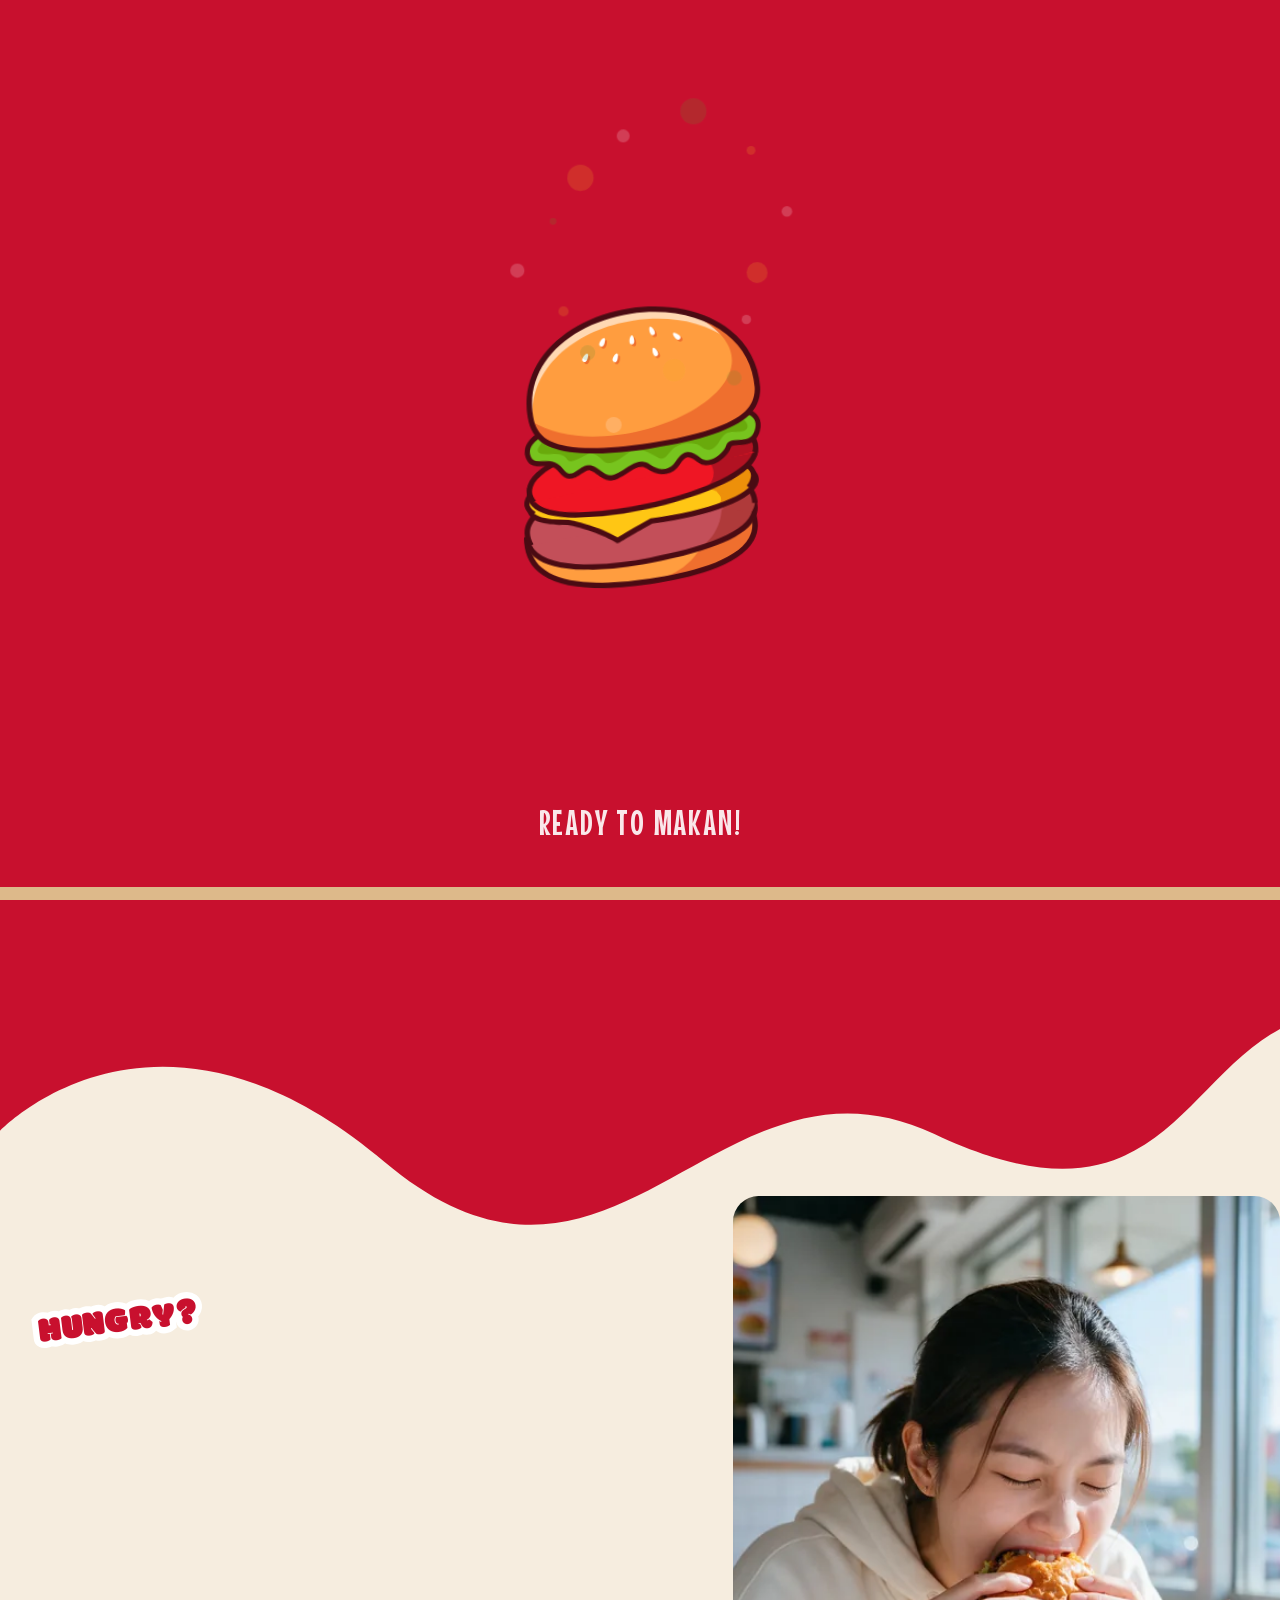
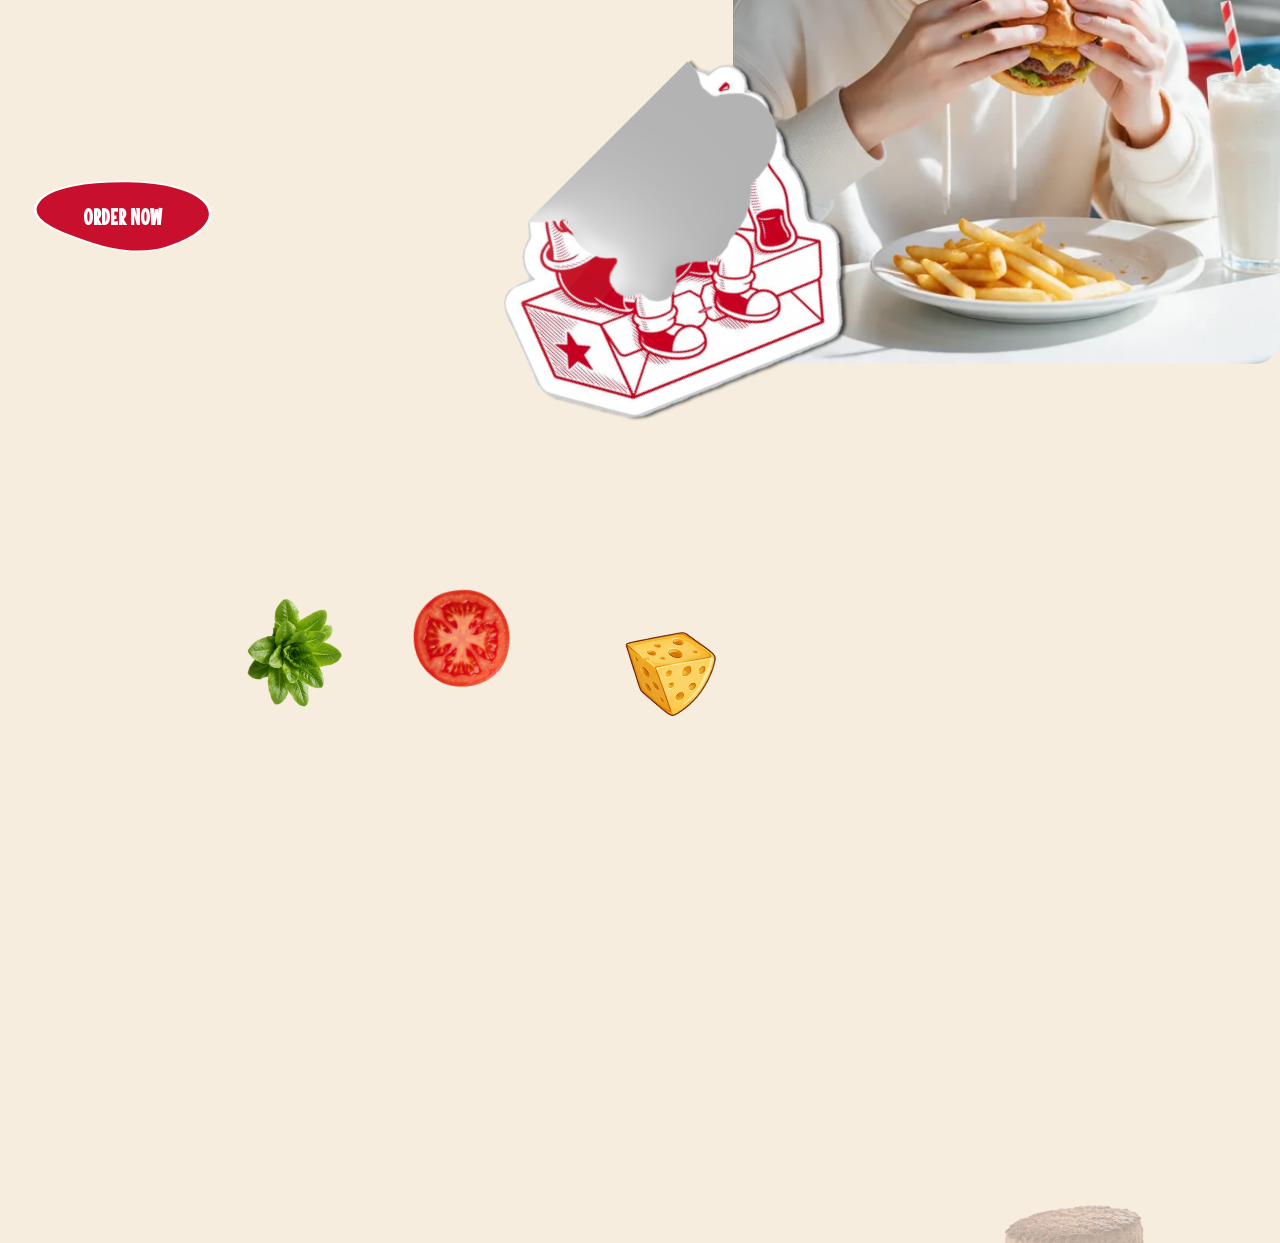
==== contact/index.html @ 8037aa09 "Din's Smash Burgers website Static rebuild of the CRAV template for a mock Petaling Jaya smash-burge" ====
<!DOCTYPE html>
<html class="modak_e8c77bb9-module__To9VbG__variable mouse_memoirs_a09dbcb8-module__HOyvqG__variable h-full antialiased" lang="en"><head><meta charset="utf-8"/><meta content="width=device-width, initial-scale=1" name="viewport"/><title>Contact | Din's Smash Burgers</title><meta content="Party orders, questions or feedback for Din's Smash Burgers. Send us a message and the SS2 shop will reply." name="description"/><meta content="index, follow" name="robots"/><meta content="telephone=no, address=no, email=no" name="format-detection"/><meta content="Contact | Din's Smash Burgers" property="og:title"/><meta content="Party orders, questions or feedback for Din's Smash Burgers. Send us a message and the SS2 shop will reply." property="og:description"/><meta content="website" property="og:type"/><meta content="Din's Smash Burgers" property="og:site_name"/><meta content="#C8102E" name="theme-color"/><link href="../assets/img/favicon-96.png" rel="icon" sizes="96x96" type="image/png"/><link href="../assets/img/favicon.svg" rel="icon" type="image/svg+xml"/><link href="../assets/img/apple-touch-icon.png" rel="apple-touch-icon"/><link href="../assets/css/template.css?v=11" rel="stylesheet"/><link href="../assets/css/dins.css?v=11" rel="stylesheet"/><script>try{if(sessionStorage.getItem('dins:nav')){document.documentElement.classList.add('is-nav-enter')}}catch(e){}</script></head><body class="min-h-full flex flex-col" data-page="contact" data-prefix="../"><div aria-label="Page loading" aria-modal="true" class="fixed inset-0 h-dvh w-full flex flex-col items-center justify-center overflow-hidden" role="dialog" style="z-index:99999"><div aria-hidden="true" class="absolute inset-0 w-full h-full pointer-events-none z-0 overflow-hidden"><svg class="absolute inset-0 w-full h-full" preserveaspectratio="none" viewbox="0 0 100 100"><path d="M -1 -1 L 101 -1 L 101 101 Q 50 101 -1 101 Z" fill="#4A0B13"></path></svg><svg class="absolute inset-0 w-full h-full" preserveaspectratio="none" viewbox="0 0 100 100"><path d="M -1 -1 L 101 -1 L 101 101 Q 50 101 -1 101 Z" fill="#A87443"></path></svg><svg class="absolute inset-0 w-full h-full" preserveaspectratio="none" viewbox="0 0 100 100"><path d="M -1 -1 L 101 -1 L 101 101 Q 50 101 -1 101 Z" fill="#C8102E"></path></svg></div><div aria-hidden="true" class="relative w-[75vw] h-[80vw] mb-[12vw] max-w-[340px] max-h-[360px] md:max-w-[450px] md:max-h-[480px] flex items-center justify-center z-20 origin-bottom"><div class="absolute top-[40%] left-1/2 -translate-x-1/2 -translate-y-1/2 pointer-events-none z-30"><div class="absolute rounded-full w-2 h-2 md:w-3 md:h-3" style="background-color:#F2B01E;opacity:0"></div><div class="absolute rounded-full w-3 h-3 md:w-4 md:h-4" style="background-color:#fff;opacity:0"></div><div class="absolute rounded-full w-2 h-2 md:w-3 md:h-3" style="background-color:#5C8F2A;opacity:0"></div><div class="absolute rounded-full w-3 h-3 md:w-4 md:h-4" style="background-color:#F2B01E;opacity:0"></div><div class="absolute rounded-full w-2 h-2 md:w-3 md:h-3" style="background-color:#fff;opacity:0"></div><div class="absolute rounded-full w-3 h-3 md:w-4 md:h-4" style="background-color:#5C8F2A;opacity:0"></div><div class="absolute rounded-full w-2 h-2 md:w-3 md:h-3" style="background-color:#F2B01E;opacity:0"></div><div class="absolute rounded-full w-3 h-3 md:w-4 md:h-4" style="background-color:#fff;opacity:0"></div><div class="absolute rounded-full w-2 h-2 md:w-3 md:h-3" style="background-color:#5C8F2A;opacity:0"></div><div class="absolute rounded-full w-3 h-3 md:w-4 md:h-4" style="background-color:#F2B01E;opacity:0"></div><div class="absolute rounded-full w-2 h-2 md:w-3 md:h-3" style="background-color:#fff;opacity:0"></div><div class="absolute rounded-full w-3 h-3 md:w-4 md:h-4" style="background-color:#5C8F2A;opacity:0"></div><div class="absolute rounded-full w-2 h-2 md:w-3 md:h-3" style="background-color:#F2B01E;opacity:0"></div><div class="absolute rounded-full w-3 h-3 md:w-4 md:h-4" style="background-color:#fff;opacity:0"></div></div><div class="absolute left-1/2 -translate-x-1/2 will-change-transform" style="bottom:0%;width:w-[94%];height:h-[32%];z-index:10;opacity:0"><svg class="size-full" fill="none" viewbox="0 0 2002 712" xmlns="http://www.w3.org/2000/svg"><path d="M1112.73 640.522C1108.02 641.517 1104.03 642.398 1100.51 643.203C1096.28 644.12 1092.25 644.764 1088.02 645.683C483.045 768.101 28.1004 676.2 23.5664 288.686L1749.67 37.9724L1942.85 10.0273C2122.13 388.1 1575.96 545.369 1112.73 640.522Z" fill="#FF9D3F"></path><path d="M1112.73 640.522C1197.48 620.176 1474.53 532.886 1552.63 251.778C1581.96 146.204 1657.64 78.2004 1749.67 37.9724L1942.85 10.0273C2122.13 388.1 1575.96 545.369 1112.73 640.522Z" fill="#EF6F2E"></path><path d="M626.514 711.929C395.254 711.929 230.279 668.614 126.924 581.551C44.1109 511.793 1.407 413.382 0 289.051L47.344 288.514C48.609 399.996 84.619 484.005 157.432 545.338C234.199 610.006 354.004 648.771 513.526 660.558C664.854 671.742 856.861 658.881 1084.22 622.34C1409.01 570.135 1818.97 464.574 1927.53 258.133C1965.28 186.348 1963.27 108.553 1921.38 20.3081L1964.16 0C2012.2 101.214 2013.98 195.476 1969.44 280.171C1851.78 503.931 1427.19 615.171 1091.73 669.087C914.205 697.62 759.405 711.929 626.514 711.929Z" fill="#4A0B13"></path></svg></div><div class="absolute left-1/2 -translate-x-1/2 will-change-transform" style="bottom:4%;width:w-[98%];height:h-[32%];z-index:11;opacity:0"><svg class="size-full" fill="none" viewbox="0 0 2019 842" xmlns="http://www.w3.org/2000/svg"><path d="M1478.39 681.909C1349.65 717.55 1211.01 746.018 1079.86 769.646C588.972 857.548 27.0443 846.188 23.7773 551.824L1736.83 257.49L1963.75 218.562C2089.43 445.236 1818.79 587.903 1478.39 681.909Z" fill="#C34F59"></path><path d="M1478.39 681.909C1478.39 681.909 1673.32 610.169 1704.99 356.415C1709.7 318.953 1720.97 286.034 1736.83 257.49L1963.75 218.562C2089.42 445.236 1818.79 587.903 1478.39 681.909Z" fill="#AF3A3A"></path><path d="M583.696 841.342C557.929 841.342 532.768 840.861 508.262 839.892C310.049 832.067 167.3 793.156 83.975 724.24C29.034 678.793 0.777 620.91 0 552.197L47.344 551.66C47.969 606.567 69.82 651.084 114.155 687.754C283.296 827.654 721.738 809.729 1075.66 746.294C1306.85 704.858 1486.94 660.593 1626.24 610.967C1807.02 546.555 1918.07 473.118 1956.3 392.698C1980.21 342.393 1975.89 289.158 1943.09 229.949L1984.51 207C2024.68 279.517 2029.58 348.833 1999.06 413.028C1922.53 574.027 1631.76 694.735 1084.01 792.901C905.864 824.829 734.614 841.342 583.696 841.342Z" fill="#4A0B13"></path><path d="M540.407 159.433C669.151 123.792 807.79 95.3242 938.94 71.6962C1429.82 -16.2058 1991.75 -4.84583 1995.02 289.518L281.964 583.852L55.0455 622.779C-70.6305 396.105 200.006 253.439 540.407 159.433Z" fill="#C34F59"></path><path d="M1449 9.38611e-06C1449 9.38611e-06 1654.99 57.1859 1688.45 259.46C1693.43 289.322 1705.34 315.563 1722.1 338.316L1961.88 369.346C2094.69 188.658 1808.7 74.9347 1449 9.38611e-06Z" fill="#AF3A3A"></path><path d="M1435.1 -0.000366211C1460.87 -0.000366211 1486.03 0.480829 1510.53 1.44983C1708.75 9.27483 1851.5 48.1857 1934.82 117.102C1989.76 162.549 2018.02 220.432 2018.8 289.145L1971.45 289.682C1970.83 234.775 1948.98 190.258 1904.64 153.588C1735.5 13.6878 1297.06 31.6127 943.133 95.0477C711.946 136.484 531.854 180.749 392.562 230.375C211.781 294.787 100.726 368.224 62.4988 448.644C38.5828 498.949 42.9038 552.184 75.7068 611.393L34.2908 634.342C-5.88523 561.825 -10.7821 492.509 19.7349 428.314C96.2679 267.315 387.035 146.607 934.784 48.4408C1112.93 16.5128 1284.18 -0.000366211 1435.1 -0.000366211Z" fill="#4A0B13"></path></svg></div><div class="absolute left-1/2 -translate-x-1/2 will-change-transform" style="bottom:9%;width:w-[94%];height:h-[26%];z-index:12;opacity:0"><svg class="size-full" fill="none" viewbox="0 0 2079 931" xmlns="http://www.w3.org/2000/svg"><path d="M1748.64 564.117C1591.25 627.428 1380.75 683.909 1137.02 722.602C990.734 808.207 841.714 907.134 841.714 907.134C661.961 810.651 477.538 774.719 412.448 764.454C397.941 761.909 383.264 761.337 368.302 762.025C311.135 764.837 145.591 767.945 81.243 712.101C2.56903 644.202 86.1771 536.034 86.1771 536.034L1987.12 232.348C2138.45 322.917 2024.42 453.692 1748.64 564.117Z" fill="#FFC614"></path><path d="M1748.63 564.117L1721.12 559.275C1721.12 559.275 1785.15 515.74 1715.2 453.741C1683.77 425.943 1730.86 337.223 1802.92 261.774L1987.11 232.348C2138.45 322.917 2024.42 453.692 1748.63 564.117Z" fill="#ED900A"></path><path d="M841.731 930.808C837.893 930.808 834.05 929.878 830.545 928C655.555 834.182 477.327 798.652 408.821 787.729C395.974 785.686 383.108 785.02 369.5 785.711C301.419 789.141 135.525 790.572 65.642 730.108C-9.84103 664.791 33.879 565.101 67.542 521.517L105.013 550.458C102.205 554.132 36.136 641.956 96.629 694.302C143.113 734.522 266.824 743.455 367.117 738.421C383.826 737.574 400.364 738.434 416.272 740.968C485.52 752.008 663.162 787.373 840.408 879.656C878.572 854.624 1003.46 773.408 1125.14 702.095C1127.69 700.601 1130.49 699.597 1133.41 699.136C1379.06 660.222 1605.58 599.912 1771.23 529.312C1924.25 464.098 2018.47 393.274 2029.76 335C2031.89 324.011 2038.36 290.569 1975 252.62L1999.32 212C2075.22 257.454 2083.04 308.872 2076.24 344.002C2046.49 497.686 1663.94 662.452 1145.24 745.201C1002.37 829.137 856.286 925.888 854.816 926.865C850.867 929.485 846.306 930.808 841.731 930.808Z" fill="#4A0B13"></path><path d="M329.548 366.693C486.933 303.382 697.434 246.9 941.163 208.207C1087.45 122.602 1236.47 23.6754 1236.47 23.6754C1416.22 120.158 1600.65 156.09 1665.74 166.355C1680.24 168.9 1694.92 169.473 1709.88 168.785C1767.05 165.973 1932.59 162.864 1996.94 218.708C2075.61 286.607 1992.01 394.776 1992.01 394.776L91.0654 698.461C-60.2706 607.892 53.7606 477.118 329.548 366.693Z" fill="#FFC614"></path><path d="M1583.53 210.89L1552.6 229.282C1552.6 229.282 1646 236.927 1586.77 329.425C1560.14 370.928 1650.98 428.748 1766.44 461.704L1997.7 395.509C2142.87 235.496 1955.72 172.867 1583.53 210.89Z" fill="#ED900A"></path><path d="M1236.45 0C1240.29 0 1244.13 0.930105 1247.64 2.80811C1422.63 96.6261 1600.86 132.156 1669.36 143.079C1682.21 145.122 1695.08 145.787 1708.68 145.096C1776.76 141.666 1942.66 140.235 2012.54 200.699C2088.02 266.016 2044.3 365.706 2010.64 409.29L1973.17 380.35C1975.98 376.676 2042.05 288.851 1981.55 236.505C1935.07 196.285 1811.36 187.352 1711.07 192.386C1694.36 193.233 1677.82 192.374 1661.91 189.84C1592.66 178.8 1415.02 143.434 1237.78 51.1511C1199.61 76.1831 1074.72 157.399 953.045 228.712C950.496 230.206 947.693 231.21 944.778 231.671C699.124 270.585 472.605 330.895 306.951 401.495C153.938 466.71 59.7097 537.533 48.4257 595.807C46.2967 606.796 39.8216 640.238 103.187 678.187L78.8605 718.807C2.96247 673.353 -4.86059 621.935 1.94141 586.805C31.6974 433.121 414.247 268.355 932.943 185.606C1075.82 101.67 1221.9 4.92012 1223.37 3.94312C1227.32 1.32312 1231.88 0 1236.45 0Z" fill="#4A0B13"></path></svg></div><div class="absolute left-1/2 -translate-x-1/2 will-change-transform" style="bottom:15%;width:w-[90%];height:h-[28%];z-index:13;opacity:0"><svg class="size-full" fill="none" viewbox="0 0 2040 901" xmlns="http://www.w3.org/2000/svg"><path d="M1548.31 711.413C1385.47 764.899 1201.07 806.756 1032.02 833.52C556.607 908.739 -51.331 913.725 31.344 621.675L1637.49 344.421L1982.2 284.976C2106.63 455.205 1868.86 605.748 1548.31 711.413Z" fill="#EF1624"></path><path d="M1548.31 711.413C1385.47 764.899 1201.07 806.756 1032.02 833.52C556.607 908.739 -51.331 913.725 31.344 621.675L1637.49 344.421L1982.2 284.976C2106.63 455.205 1868.86 605.748 1548.31 711.413Z" fill="#EF1624"></path><path d="M1548.31 711.413L1548.03 711.214C1548.03 711.214 1685.36 637.981 1621.97 496.895C1601.32 451.331 1610.77 396.338 1637.49 344.422L1982.19 284.977C2106.63 455.205 1868.86 605.748 1548.31 711.413Z" fill="#B21222"></path><path d="M526.842 900.636C500.446 900.636 474.869 900.17 450.236 899.232C242.14 891.305 104.352 850.926 40.6952 779.215C1.17819 734.703 -9.62683 679.559 8.57617 615.314L54.1332 628.222C40.4322 676.584 47.6192 715.693 76.1062 747.782C198.611 885.787 665.671 867.579 1028.4 810.053C1437.6 745.158 1910.92 595.588 1983.18 420.546C1999.89 380.07 1993.33 340.285 1963.13 298.915L2001.38 271C2041.54 326.024 2050.14 382.416 2026.94 438.612C1988.22 532.411 1861.04 620.653 1648.94 700.885C1476.64 766.061 1258.9 821.439 1035.81 856.82C855.226 885.46 677.692 900.633 526.842 900.636Z" fill="#4A0B13"></path><path d="M491.339 319.223C654.182 265.737 838.575 223.88 1007.63 197.116C1483.04 121.897 2090.98 116.911 2008.3 408.961L402.16 686.215L57.4525 745.66C-66.9845 575.431 170.789 424.888 491.339 319.223Z" fill="#EF1624"></path><path d="M491.339 319.223C654.182 265.737 838.575 223.88 1007.63 197.116C1483.04 121.897 2090.98 116.911 2008.3 408.961L402.16 686.215L57.4525 745.66C-66.9845 575.431 170.789 424.888 491.339 319.223Z" fill="#EF1624"></path><path d="M1423.25 175.139L1423.07 175.427C1423.07 175.427 1577.83 191.885 1571.91 346.44C1569.84 396.422 1599.2 443.871 1643.41 482L1985.29 407.987C2036.9 203.54 1760.04 153.03 1423.25 175.139Z" fill="#B21222"></path><path d="M1512.81 130C1539.2 130 1564.78 130.466 1589.41 131.404C1797.51 139.331 1935.3 179.71 1998.95 251.421C2038.47 295.933 2049.28 351.077 2031.07 415.322L1985.52 402.414C1999.22 354.052 1992.03 314.943 1963.54 282.854C1841.04 144.849 1373.98 163.057 1011.25 220.583C602.053 285.478 128.732 435.048 56.4712 610.09C39.7622 650.566 46.3204 690.351 76.5154 731.721L38.2732 759.636C-1.89281 704.612 -10.4917 648.22 12.7073 592.024C51.4283 498.225 178.605 409.983 390.705 329.751C563.005 264.575 780.749 209.197 1003.84 173.816C1184.42 145.176 1361.96 130.003 1512.81 130Z" fill="#4A0B13"></path></svg></div><div class="absolute left-1/2 -translate-x-1/2 will-change-transform" style="bottom:21%;width:w-[100%];height:h-[30%];z-index:14;opacity:0"><svg class="size-full" fill="none" viewbox="0 0 2144 761" xmlns="http://www.w3.org/2000/svg"><path d="M2113.14 210.605C2069.73 374.099 1884.72 279.674 1862.08 364.729C1839.41 449.549 1702.39 576.458 1602.85 507.273C1503.11 438.364 1459.71 454.293 1407.5 547.478C1355.56 640.862 1255.63 665.092 1146.54 600.105C1037.74 535.318 964.396 654.488 855.806 709.76C747.018 765.307 706.571 670.393 617.249 648.44C527.963 626.725 461.374 821.637 345.821 691.802C230.031 562.007 98.055 714.366 37.666 592.008C-22.486 469.612 128.761 380.054 128.761 380.054L570.779 240.398C570.779 240.398 611.031 235.183 677.397 226.039C944.944 190.346 1636.92 95.1151 1817.35 49.7591C1828.34 47.0321 1837.16 44.406 1844.08 42.085C1995.82 -9.38301 2156.82 47.31 2113.14 210.605Z" fill="#77C41E"></path><path d="M1937.19 223.154C1813.9 228.994 1816.65 253.837 1767.31 337.569C1717.96 421.301 1669.34 421.289 1605.25 379.259C1541.13 336.993 1438.32 359.982 1378.78 399.639C1319.47 439.259 1299.82 543.042 1227.68 512.996C1155.31 482.989 1040.16 404.384 942.933 489.688C845.743 575.229 771.574 623.787 718.821 569.008C666.066 514.228 600.074 508.97 600.074 508.97C371.775 653.381 423.19 590.225 360.553 555.743C297.64 521.063 156.661 574.459 125.342 536.675C94.0217 498.893 188.608 407.691 188.608 407.691L677.401 226.041C944.948 190.348 1636.92 95.1172 1817.36 49.7612C1873.63 62.6512 1919.88 75.1983 1944.16 85.6613C2044.26 129.472 2060.25 217.352 1937.19 223.154Z" fill="#69AA0C"></path><path d="M1836.58 20.1211C1939.02 -14.541 2041.76 -2.57263 2098.37 50.4229C2140.42 89.7914 2153.69 148.772 2135.63 216.589C2120.93 271.753 2091.93 301.649 2058.71 318.633C2025.46 335.634 1987.95 339.716 1956.2 343.167C1933.27 345.66 1916.59 347.927 1905.04 351.842C1899.26 353.802 1894.73 356.184 1891.34 359.24C1887.94 362.303 1885.71 366.024 1884.49 370.62C1876.72 399.819 1856.35 434.747 1827.94 466.042C1799.53 497.333 1763.13 524.952 1723.38 539.573C1674.29 557.621 1628.05 553.043 1589.6 526.392C1567.62 511.152 1548.95 500.557 1533.02 494.406C1517.09 488.256 1503.86 486.534 1492.79 489.099C1482.39 491.513 1472.19 498.138 1461.58 509.55C1451.3 520.604 1440.62 536.175 1428.98 556.836L1427.85 558.852C1400.51 607.922 1360.56 640.686 1312.35 653.642C1258.17 668.202 1197.29 656.903 1136.17 620.886L1134.73 620.03C1104.84 602.235 1079.01 600.587 1051.74 610.213C1024.51 619.819 995.856 640.653 960.268 667.735C931.053 689.963 900.893 712.916 866.33 730.513C824.99 751.563 791.316 753.509 762.234 746.446C733.126 739.376 708.58 723.273 685.493 708.123C661.731 692.533 639.205 677.745 611.764 671.026H611.763C599.646 668.071 587.179 671.681 574.108 678.875C561.038 686.069 547.28 696.893 532.565 708.475C502.779 731.921 466.682 760.304 424.762 760.304C395.52 760.306 363.351 746.498 328.436 707.314C302.813 678.564 276.891 665.727 250.437 660.921C224.01 656.12 197.076 659.341 169.469 662.642C142.194 665.902 113.217 669.356 86.4717 662.709C59.7713 656.073 35.2587 639.355 16.9492 602.158C-10.6093 546.166 -0.331268 494.367 24.1885 452.188C48.5992 410.196 87.1162 377.765 116.409 360.318L140.033 400.2C135.178 403.151 103.806 422.869 78.7969 453.898C52.7493 486.216 33.5347 530.901 58.5322 581.688C69.0851 603.126 81.4117 613.587 98.1904 617.796C114.9 621.988 135.979 619.962 163.972 616.619C193.378 613.103 226.295 609.172 260.292 615.566C294.268 621.956 329.346 638.665 363.041 676.476C389.567 706.243 410.844 716.231 432.553 713.124C443.378 711.574 454.261 706.774 465.902 699.638C477.543 692.502 489.975 683.01 503.895 672.054C521.017 658.577 539.239 644.245 558.949 634.688C578.647 625.139 599.798 620.377 622.784 626.007C657.943 634.614 686.054 653.054 710.919 669.372C732.809 683.737 751.754 696.178 772.546 701.276C793.377 706.384 816.015 704.117 845.298 689.207C876.156 673.499 904.667 651.799 932.194 630.851C965.872 605.225 1000.04 579.227 1037 566.301C1073.93 553.389 1113.64 553.522 1158.44 580.212C1208.96 610.3 1258.03 620.257 1300.32 608.881C1336.19 599.24 1366.28 574.119 1387.37 536.287C1398.52 516.283 1411.26 495.744 1426.73 478.928C1441.95 462.377 1459.78 449.456 1481.29 444.192L1482.31 443.948C1518.37 435.58 1559.56 449.171 1616 488.298C1641.91 506.255 1672.68 508.841 1707.38 496.073C1738.69 484.558 1768.67 461.842 1792.36 436.215C1816.05 410.592 1833.5 382.007 1839.69 358.712C1846.46 333.24 1862.79 319.098 1883.2 310.686C1903.64 302.259 1928.14 299.593 1951.19 297.088C1981.54 293.788 2011.16 290.574 2035.83 278.239C2060.55 265.883 2080.25 244.395 2090.84 204.659C2104.66 152.8 2096.58 112.244 2066.69 84.2598C2044.81 63.779 2012.23 51.5364 1974.53 48.002C1936.82 44.467 1893.95 49.6383 1851.43 64.0273C1813.41 76.8942 1717.43 95.4121 1594.08 116.049C1470.74 136.682 1320.08 159.426 1172.75 180.747C880.062 223.103 600.492 259.844 574.276 263.28L568.254 217.324C582.544 215.448 858.436 179.154 1150.86 136.984C1299.51 115.548 1452.43 92.5943 1577.44 71.8701C1702.43 51.1496 1799.56 32.65 1836.58 20.1211Z" fill="#4A0B13" stroke="#4A0B13"></path><path d="M127.934 383.653L579.439 236.751" stroke="#4A0B13" stroke-width="44"></path></svg></div><div class="absolute left-1/2 -translate-x-1/2 will-change-transform" style="bottom:27%;width:w-[94%];height:h-[34%];z-index:15;opacity:0"><svg class="size-full" fill="none" viewbox="0 0 2006 1267" xmlns="http://www.w3.org/2000/svg"><path d="M1977.59 683.113C1985.03 767.741 1954.42 853.098 1892.23 911.169C1760.29 1034.84 1492.36 1127.48 1065.66 1195.64C638.96 1263.81 355.503 1259.26 191.599 1182.85C114.406 1147.05 58.7267 1075.48 39.1947 992.783C-74.5373 510.644 345.286 127.052 881.266 41.4256C1067.59 11.6596 1251.8 20.3976 1414.58 65.3806C1414.58 65.3806 1414.81 65.3426 1414.85 65.5796C1720.27 149.766 1950.24 361.237 1977.59 683.113Z" fill="#FF9D3F"></path><path d="M938.689 316.516C939.031 337.715 929.901 343.742 918.522 343.926C907.143 344.11 897.824 338.38 897.482 317.181C897.14 295.982 905.905 267.34 917.284 267.157C928.664 266.973 938.347 295.317 938.689 316.516Z" fill="#EF6F2E"></path><path d="M534.134 481.498C524.782 500.526 513.909 501.733 503.695 496.713C493.481 491.693 487.795 482.347 497.147 463.319C506.499 444.291 527.348 422.786 537.562 427.806C547.776 432.826 543.486 462.47 534.134 481.498Z" fill="#EF6F2E"></path><path d="M794.681 477.165C787.759 497.205 777.119 499.75 766.362 496.034C755.605 492.318 748.805 483.749 755.727 463.709C762.649 443.669 780.673 419.746 791.43 423.462C802.187 427.178 801.603 457.125 794.681 477.165Z" fill="#EF6F2E"></path><path d="M1111.95 228.596C1120.03 248.198 1113.74 257.15 1103.22 261.486C1092.69 265.823 1081.92 263.903 1073.85 244.3C1065.77 224.698 1063.44 194.836 1073.96 190.499C1084.48 186.163 1103.87 208.994 1111.95 228.596Z" fill="#EF6F2E"></path><path d="M1140.77 409.004C1148.85 428.606 1142.56 437.557 1132.04 441.894C1121.52 446.231 1110.75 444.311 1102.67 424.708C1094.59 405.106 1092.26 375.244 1102.78 370.907C1113.3 366.571 1132.69 389.402 1140.77 409.004Z" fill="#EF6F2E"></path><path d="M1323.27 261.058C1339.26 274.984 1337.63 285.802 1330.16 294.384C1322.68 302.965 1312.19 306.061 1296.2 292.135C1280.21 278.209 1264.79 252.536 1272.26 243.954C1279.74 235.371 1307.28 247.132 1323.27 261.058Z" fill="#EF6F2E"></path><path d="M679.341 346.378C670.496 365.647 659.658 367.141 649.316 362.393C638.973 357.645 633.041 348.453 641.887 329.184C650.732 309.915 671.005 287.866 681.348 292.614C691.69 297.363 688.187 327.11 679.341 346.378Z" fill="#EF6F2E"></path><g opacity="0.6"><path d="M1958.07 556.172C1869.94 349.997 1680.22 210.863 1446.5 146.34C1446.46 146.104 1446.22 146.142 1446.22 146.142C1283.45 101.158 1099.24 92.4185 912.914 122.186C381.911 207.017 -35.2639 584.35 68.0131 1060.38C56.5921 1039.11 47.8261 1016.2 42.3041 992.286C-71.4279 510.147 348.395 126.556 884.375 40.9295C1070.7 11.1635 1254.91 19.9015 1417.69 64.8845C1417.69 64.8845 1417.92 64.8465 1417.96 65.0835C1681.18 137.777 1888.52 304.973 1958.07 556.172Z" fill="white"></path></g><path d="M1980.7 682.616C1988.14 767.244 1957.53 852.601 1895.33 910.672C1763.39 1034.34 1495.46 1126.98 1068.76 1195.15C642.067 1263.32 358.609 1258.76 194.705 1182.36C117.512 1146.56 61.8328 1074.98 42.3008 992.286C780.81 1442.44 2487.22 605.831 1417.96 65.0835C1723.37 149.269 1953.34 360.74 1980.7 682.616Z" fill="#EF6F2E"></path><path d="M560.57 1266.54C398.861 1266.55 274.447 1245.65 184.701 1203.82C102.606 1165.74 40.7459 1088.69 19.2619 997.73C-25.6451 807.354 8.31997 620.618 117.485 457.703C191.894 346.661 301.528 247.71 434.541 171.551C565.649 96.4826 719.907 43.2306 880.64 17.5516C1041.39 -8.12936 1204.58 -5.58839 1352.55 24.9096C1502.68 55.8476 1637.68 115.73 1742.95 198.086C1897.38 318.887 1987.74 485.745 2004.29 680.615C2012.45 773.642 1977.76 866.108 1911.49 927.976C1776.05 1054.93 1501.61 1149.98 1072.51 1218.53C872.225 1250.52 702.103 1266.54 560.57 1266.54ZM1098.98 47.4066C1029.8 47.4066 959.134 52.9606 888.109 64.3086C572.538 114.722 299.159 271.638 156.82 484.06C55.1699 635.762 23.539 809.624 65.345 986.853C83.514 1063.79 135.599 1128.84 204.666 1160.88C364.153 1235.22 645.555 1238.78 1065.03 1171.77C1484.49 1104.76 1750.79 1013.7 1879.14 893.399C1934.9 841.348 1964.03 763.34 1957.11 684.691C1957.11 684.669 1957.11 684.645 1957.11 684.62C1941.71 503.206 1857.57 347.862 1713.78 235.382C1557.71 113.291 1337.21 47.4066 1098.98 47.4066Z" fill="#4A0B13"></path><path d="M921.549 299.667C921.891 320.866 912.761 326.893 901.382 327.077C890.003 327.261 880.684 321.531 880.342 300.332C880 279.133 888.765 250.491 900.144 250.308C911.524 250.123 921.208 278.467 921.549 299.667Z" fill="white"></path><path d="M516.993 464.648C507.641 483.676 496.768 484.883 486.554 479.863C476.34 474.843 470.654 465.498 480.006 446.469C489.358 427.441 510.207 405.936 520.421 410.956C530.635 415.977 526.345 445.62 516.993 464.648Z" fill="white"></path><path d="M777.541 460.314C770.619 480.354 759.979 482.899 749.222 479.183C738.465 475.467 731.665 466.898 738.587 446.858C745.509 426.818 763.534 402.895 774.29 406.611C785.048 410.327 784.464 440.274 777.541 460.314Z" fill="white"></path><path d="M1094.81 211.746C1102.89 231.348 1096.6 240.299 1086.08 244.636C1075.55 248.973 1064.78 247.053 1056.7 227.45C1048.63 207.847 1046.3 177.986 1056.82 173.649C1067.34 169.313 1086.73 192.143 1094.81 211.746Z" fill="white"></path><path d="M1123.63 392.155C1131.71 411.757 1125.42 420.708 1114.9 425.045C1104.37 429.382 1093.6 427.462 1085.53 407.859C1077.45 388.257 1075.12 358.395 1085.64 354.058C1096.16 349.722 1115.55 372.552 1123.63 392.155Z" fill="white"></path><path d="M1306.13 244.208C1322.12 258.134 1320.49 268.952 1313.02 277.534C1305.54 286.116 1295.05 289.211 1279.06 275.285C1263.07 261.359 1247.65 235.686 1255.12 227.104C1262.6 218.522 1290.14 230.282 1306.13 244.208Z" fill="white"></path><path d="M662.201 329.529C653.356 348.798 642.518 350.292 632.176 345.544C621.833 340.796 615.901 331.604 624.747 312.335C633.592 293.066 653.865 271.017 664.208 275.765C674.551 280.513 671.047 310.26 662.201 329.529Z" fill="white"></path></svg></div></div><div class="flex absolute bottom-[4vw] max-md:bottom-[20vw] flex-col items-center mt-[6vw] md:mt-[10vw] z-20 w-full px-6"><div aria-live="polite" class="font-mouse-memoirs text60 text-white/90 tracking-wider uppercase mt-[3vw] md:mt-[1.5vw] text-center min-h-[1.5em]">FIRING UP THE FLAT-TOP...</div></div><div aria-label="Loading progress" aria-valuemax="100" aria-valuemin="0" aria-valuenow="0" class="w-full loader-bar absolute bottom-0 left-0 h-[2vw] md:h-[1vw] bg-white/15 overflow-hidden mt-[2vw] md:mt-[1vw]" role="progressbar"><div class="h-full bg-mustard transition-all duration-75" style="width:0%"></div></div></div><div class="relative w-full h-full"><div aria-hidden="true" class="fixed inset-0 z-998 bg-red/30 backdrop-blur-md" style="opacity:0;pointer-events:none"></div><nav class="fixed top-0 left-0 w-full z-999 flex items-center justify-between px-[2.5vw] max-md:px-[4vw] py-[1vw] max-md:py-[4vw]"><a class="font-modak hover:scale-105 transition-all duration-300 text-red text-stroke-small text-[4vw] max-md:text-[10vw] leading-none" href="../">DIN'S</a><div class="flex items-center gap-[1vw] max-md:gap-[3vw]"><a class="font-mouse-memoirs hover:scale-105 transition-all duration-300 flex items-center justify-center text-[1.3vw] max-md:text-[4vw] uppercase tracking-wide text-beige bg-red px-[1.6vw] py-[.5vw] max-md:px-[5vw] max-md:py-[1.8vw] group rounded-full hover:bg-black" data-cursor-hide="true" href="../menu/"><span class="overflow-hidden relative inline-block group"><span class="block group-hover:-translate-y-full translate-y-0 transition-all duration-300">Burgers</span><span aria-hidden="true" class="block absolute inset-0 w-full h-full group-hover:translate-y-0 translate-y-full transition-all duration-300">Burgers</span></span></a><div class="relative"><button aria-controls="main-menu" aria-expanded="false" aria-label="Toggle menu" class="hover:scale-105 flex items-center gap-[.6vw] max-md:gap-[2vw] px-[1.4vw] py-[.5vw] max-md:px-[4vw] group max-md:py-[1.8vw] rounded-full cursor-pointer transition-all duration-400 border-[.15vw] max-md:border-[.4vw] bg-transparent border-black/20 hover:border-black" data-cursor-hide="true"><span class="font-mouse-memoirs flex items-center justify-center uppercase text-[1.3vw] max-md:text-[4vw] tracking-wide transition-colors duration-300 text-black"><span class="overflow-hidden relative inline-block group"><span class="block group-hover:-translate-y-full translate-y-0 transition-all duration-300">Menu</span><span aria-hidden="true" class="block absolute inset-0 w-full h-full group-hover:translate-y-0 translate-y-full transition-all duration-300">Menu</span></span></span><div aria-hidden="true" class="relative shrink-0 w-[1.2vw] h-[1.2vw] max-md:w-[3.5vw] max-md:h-[3.5vw]"><span class="bg-black absolute left-0 top-0 block w-full h-[.15vw] max-md:h-[.5vw] rounded-full origin-center"></span><span class="bg-black absolute left-0 top-1/2 block w-[70%] h-[.15vw] max-md:h-[.5vw] rounded-full origin-center -translate-y-1/2"></span><span class="bg-black absolute left-0 bottom-0 block w-full h-[.15vw] max-md:h-[.5vw] rounded-full origin-center"></span></div></button><div class="absolute top-[calc(100%+1vw)] right-0 w-[18vw] max-md:w-[91vw] bg-red rounded-[1.2vw] max-md:rounded-[4vw] p-[2vw] max-md:mt-[5vw] max-md:p-[6vw] shadow-[0_1vw_3vw_rgba(30,25,21,.25)]" id="main-menu" role="menu" style="opacity:0;scale:0.3;transform-origin:top right;pointer-events:none"><div class="flex flex-col gap-[.6vw] max-md:gap-[2vw]"><a class="font-modak text-[2.4vw] max-md:text-[8vw] text-beige leading-[1.1] uppercase hover:text-mustard hover:scale-105 transition-transform duration-300 transform inline-block" href="../" role="menuitem">Home</a><a class="font-modak text-[2.4vw] max-md:text-[8vw] text-beige leading-[1.1] uppercase hover:text-mustard hover:scale-105 transition-transform duration-300 transform inline-block" data-target="about" href="../" role="menuitem">About</a><a class="font-modak text-[2.4vw] max-md:text-[8vw] text-beige leading-[1.1] uppercase hover:text-mustard hover:scale-105 transition-transform duration-300 transform inline-block" href="../ingredients/" role="menuitem">Ingredients</a><a class="font-modak text-[2.4vw] max-md:text-[8vw] text-beige leading-[1.1] uppercase hover:text-mustard hover:scale-105 transition-transform duration-300 transform inline-block" data-target="map" href="../" role="menuitem">Locations</a><a class="font-modak text-[2.4vw] max-md:text-[8vw] text-beige leading-[1.1] uppercase hover:text-mustard hover:scale-105 transition-transform duration-300 transform inline-block" href="../contact/" role="menuitem">Contact</a></div><div class="mt-[1.5vw] max-md:mt-[4vw] pt-[1vw] max-md:pt-[3vw] border-t border-beige/20"><p class="font-mouse-memoirs text-[.9vw] max-md:text-[3.5vw] text-beige/85 uppercase tracking-[.2em]">Est. 2019 · SS2, Petaling Jaya</p></div></div></div></div></nav><section class="h-screen max-md:h-fit z-999 bg-red w-full flex items-center justify-center relative overflow-hidden self" data-nav-dark="true" id="contact-form"><div class="w-[20vw] max-md:w-[25vw] max-md:hidden h-auto absolute top-[8vw] max-md:top-[30vw] left-[5vw] max-md:-left-[4vw] z-50" style="--sticker-rotate:30deg;--sticker-p:20%;--sticker-peelback-hover:30%;--sticker-peelback-active:40%;--sticker-peel-easing:power3.out;--sticker-peel-hover-easing:power2.out;--sticker-width:100%;--sticker-shadow-opacity:0.6;--sticker-lighting-constant:0.1;--peel-direction:0deg;--peel-amount:1"><svg height="0" width="0"><defs><filter id="pointLight"><fegaussianblur result="blur" stddeviation="1"></fegaussianblur><fespecularlighting in="blur" lighting-color="white" result="spec" specularconstant="0.1" specularexponent="100"><fepointlight x="100" y="100" z="300"></fepointlight></fespecularlighting><fecomposite in="spec" in2="SourceGraphic" result="lit"></fecomposite><fecomposite in="lit" in2="SourceAlpha" operator="in"></fecomposite></filter><filter id="pointLightFlipped"><fegaussianblur result="blur" stddeviation="10"></fegaussianblur><fespecularlighting in="blur" lighting-color="white" result="spec" specularconstant="0.7000000000000001" specularexponent="100"><fepointlight x="100" y="100" z="300"></fepointlight></fespecularlighting><fecomposite in="spec" in2="SourceGraphic" result="lit"></fecomposite><fecomposite in="lit" in2="SourceAlpha" operator="in"></fecomposite></filter><filter id="dropShadow"><fedropshadow dx="2" dy="4" flood-color="black" flood-opacity="0.6" stddeviation="1.7999999999999998"></fedropshadow></filter><filter id="expandAndFill"><feoffset dx="0" dy="0" in="SourceAlpha" result="shape"></feoffset><feflood flood-color="rgb(179,179,179)" result="flood"></feflood><fecomposite in="flood" in2="shape" operator="in"></fecomposite></filter></defs></svg><div class="sticker-container"><div class="sticker-main"><div class="sticker-lighting"><img alt="" class="sticker-image" draggable="false" height="999" src="../assets/img/st-fries.webp" width="800"/></div></div><div class="flap"><div class="flap-lighting"><img alt="" class="flap-image" draggable="false" height="999" src="../assets/img/st-fries.webp" width="800"/></div></div></div></div><div class="w-[25vw] max-md:w-[35vw] max-md:hidden h-auto absolute top-[20vw] max-md:top-[35vw] right-[2vw] max-md:-right-[6vw] z-50" style="--sticker-rotate:30deg;--sticker-p:20%;--sticker-peelback-hover:30%;--sticker-peelback-active:40%;--sticker-peel-easing:power3.out;--sticker-peel-hover-easing:power2.out;--sticker-width:100%;--sticker-shadow-opacity:0.6;--sticker-lighting-constant:0.1;--peel-direction:0deg;--peel-amount:1"><svg height="0" width="0"><defs><filter id="pointLight"><fegaussianblur result="blur" stddeviation="1"></fegaussianblur><fespecularlighting in="blur" lighting-color="white" result="spec" specularconstant="0.1" specularexponent="100"><fepointlight x="100" y="100" z="300"></fepointlight></fespecularlighting><fecomposite in="spec" in2="SourceGraphic" result="lit"></fecomposite><fecomposite in="lit" in2="SourceAlpha" operator="in"></fecomposite></filter><filter id="pointLightFlipped"><fegaussianblur result="blur" stddeviation="10"></fegaussianblur><fespecularlighting in="blur" lighting-color="white" result="spec" specularconstant="0.7000000000000001" specularexponent="100"><fepointlight x="100" y="100" z="300"></fepointlight></fespecularlighting><fecomposite in="spec" in2="SourceGraphic" result="lit"></fecomposite><fecomposite in="lit" in2="SourceAlpha" operator="in"></fecomposite></filter><filter id="dropShadow"><fedropshadow dx="2" dy="4" flood-color="black" flood-opacity="0.6" stddeviation="1.7999999999999998"></fedropshadow></filter><filter id="expandAndFill"><feoffset dx="0" dy="0" in="SourceAlpha" result="shape"></feoffset><feflood flood-color="rgb(179,179,179)" result="flood"></feflood><fecomposite in="flood" in2="shape" operator="in"></fecomposite></filter></defs></svg><div class="sticker-container"><div class="sticker-main"><div class="sticker-lighting"><img alt="" class="sticker-image" draggable="false" height="779" src="../assets/img/st-burger.webp" width="1000"/></div></div><div class="flap"><div class="flap-lighting"><img alt="" class="flap-image" draggable="false" height="779" src="../assets/img/st-burger.webp" width="1000"/></div></div></div></div><div class="relative z-10 flex max-md:mt-[10vw] items-center flex-col justify-between gap-[2vw] max-md:gap-[8vw] w-full max-md:max-w-full"><div class="relative z-20 gap-[2vw] w-full flex flex-col items-center"><p class="-rotate-9 max-md:rotate-0 text-mustard-dark text-stroke-180 text-center text-[2.8vw] font-modak leading-[.9]! max-md:text-[6vw]" data-pop-props="{}"><span class="sr-only">SAY HELLO</span><span aria-hidden="true" style="visibility:hidden"><span class="inline-block will-change-transform" data-pop="true">SAY</span><span> </span><span class="inline-block will-change-transform" data-pop="true">HELLO</span></span></p><h2 class="text-center heading180 uppercase max-md:text-[14vw] leading-[.75] max-md:leading-[.9] w-full text-beige relative z-20" data-pop-props='{"start":"top 88%","delay":0.15}'><span class="sr-only">PARTY ORDER?
LET'S TALK</span><span aria-hidden="true" style="visibility:hidden"><span class="inline-block will-change-transform" data-pop="true">PARTY</span><span> </span><span class="inline-block will-change-transform" data-pop="true">ORDER?</span><br/><span class="inline-block will-change-transform" data-pop="true">LET'S</span><span> </span><span class="inline-block will-change-transform" data-pop="true">TALK</span></span></h2></div><div class="w-full max-w-[35vw] max-md:max-w-full p-[2vw] max-md:p-[4vw] z-999! relative"><div aria-hidden="true" class="fixed inset-0 opacity-0 z-998 pointer-events-none bg-red/30 backdrop-blur-md transition-opacity" style="cursor:default"></div><div aria-describedby="_R_3dav5vclb_-desc" aria-labelledby="_R_3dav5vclb_-title" aria-modal="true" class="fixed inset-0 pointer-events-none z-999 grid place-items-center px-[4vw]" role="dialog"><div class="w-full max-w-[32vw] opacity-0 max-md:max-w-[92vw] rounded-[1.2vw] max-md:rounded-[5vw] shadow-[0_1vw_3vw_rgba(30,25,21,.25)] bg-white text-black" style="pointer-events:none"><div class="p-[1.8vw] max-md:p-[6vw]"><div class="flex items-start justify-between gap-[2vw]"><div class="space-y-[.6vw] max-md:space-y-[2vw]"><p class="font-mouse-memoirs uppercase tracking-[.2em] text-[.9vw] max-md:text-[3.5vw] text-black/50">Sent</p><h3 class="font-modak uppercase leading-[.95] text-[2.4vw] max-md:text-[9vw]" id="_R_3dav5vclb_-title">Message received</h3></div><button aria-label="Close popup" class="concept-cross-btn shrink-0 size-[3vw] max-md:size-[10vw] rounded-full border transition-colors grid place-items-center border-black/20" style="cursor:pointer;will-change:transform;transition:box-shadow 0.14s, background 0.18s, transform 0.18s" tabindex="-1" type="button"><svg class="w-[55%] h-[55%]" fill="none" stroke="currentColor" stroke-linecap="round" stroke-width="2.5" viewbox="0 0 24 24"><path d="M6 6l12 12"></path><path d="M18 6L6 18"></path></svg></button></div><div class="mt-[1.2vw] font-mouse-memoirs uppercase text-[1.05vw] max-md:text-[4.2vw] leading-[1.4] text-black/70" id="_R_3dav5vclb_-desc"><div class="relative max-md:w-[90%] z-10"><div class="space-y-[1vw] max-md:space-y-[3vw]"><p>Thanks for writing in. Someone from the SS2 shop will get back to you within a day.</p></div></div><div class="mt-[2.5vw] relative"><div class="flex flex-col items-center gap-[1.8vw] max-md:gap-[6vw]"><div class="px-[1vw] max-md:px-[3vw] max-md:mt-[4vw] backdrop-blur-sm py-[.4vw] rounded-full border bg-black/5 border-black/5"><p class="font-mouse-memoirs uppercase tracking-[.4em] text-[.7vw] max-md:text-[2.8vw] text-black/40">Five shops near you</p></div><div class="flex items-stretch justify-center gap-[1.2vw] max-md:flex-col max-md:items-center max-md:gap-[4vw] w-full"><a class="group relative max-md:w-full flex-1 flex flex-col items-center justify-center p-[1.6vw] max-md:p-[6vw] rounded-[1vw] max-md:rounded-[4vw] border transition-all duration-500 overflow-hidden bg-black/5 border-black/5 hover:bg-black/10 hover:border-black/10" data-target="map" href="../#map"><div class="absolute inset-0 opacity-0 group-hover:opacity-100 bg-linear-to-br from-mustard/15 via-transparent to-transparent transition-opacity duration-700"></div><span class="relative font-modak uppercase text-[1.8vw] max-md:text-[7vw] group-hover:text-red transition-colors leading-none tracking-tight text-black">See locations </span><div class="absolute top-[.6vw] right-[.6vw] opacity-0 group-hover:opacity-40 transition-opacity"><svg class="size-[.7vw]" fill="none" stroke="currentColor" stroke-width="3" viewbox="0 0 24 24"><path d="M7 17L17 7M17 7H7M17 7V17"></path></svg></div></a></div></div></div></div><div class="mt-[2.2vw] max-md:mt-[8vw] flex items-center justify-center"><button class="font-mouse-memoirs flex items-center justify-center cursor-pointer uppercase tracking-wide text-[1.1vw] max-md:text-[4vw] bg-mustard text-black px-[1.6vw] py-[.6vw] max-md:px-[6vw] max-md:py-[2.2vw] rounded-full group hover:bg-black hover:text-beige transition-colors w-full py-[1vw] max-md:py-[3vw] rounded-full transition-all duration-300 hover:bg-red hover:text-white" data-cursor-hide="true" tabindex="-1" type="button"><span class="overflow-hidden relative inline-block group"><span class="block group-hover:-translate-y-full translate-y-0 transition-all duration-300">Got it</span><span aria-hidden="true" class="block absolute inset-0 w-full h-full group-hover:translate-y-0 translate-y-full transition-all duration-300">Got it</span></span></button></div></div></div></div><form class="flex flex-col gap-[1vw] max-md:gap-[8vw] relative z-10" novalidate=""><div class="relative group"><input class="w-full bg-transparent border-b outline-none py-[1vw] max-md:py-[3vw] font-mouse-memoirs text-[1.4vw] max-md:text-[5vw] text-white transition-all duration-300 placeholder:text-white/30 uppercase tracking-widest border-white/20 focus:border-mustard" name="email" placeholder="YOUR BEST EMAIL" type="email" value=""/></div><div class="relative group"><textarea class="w-full bg-transparent border-b outline-none py-[1vw] max-md:py-[3vw] font-mouse-memoirs text-[1.4vw] max-md:text-[5vw] text-white transition-all duration-300 placeholder:text-white/30 uppercase tracking-widest resize-none min-h-[4vw] max-md:min-h-[15vw] border-white/20 focus:border-mustard" maxlength="80" name="message" placeholder="TELL US WHAT YOU NEED..." rows="2"></textarea></div><div class="mt-[2vw]"><button class="font-mouse-memoirs flex items-center justify-center cursor-pointer uppercase tracking-wide text-[1.1vw] max-md:text-[4vw] bg-mustard text-black px-[1.6vw] py-[.6vw] max-md:px-[6vw] max-md:py-[2.2vw] rounded-full group hover:bg-black hover:text-beige transition-colors w-full !text-[1.5vw] !py-[1vw] group max-md:!text-[5vw] max-md:!py-[3vw]" type="submit"><span class="overflow-hidden relative inline-block group"><span class="block group-hover:-translate-y-full translate-y-0 transition-all duration-300"> SEND MESSAGE</span><span aria-hidden="true" class="block absolute inset-0 w-full h-full group-hover:translate-y-0 translate-y-full transition-all duration-300"> SEND MESSAGE</span></span></button></div></form></div></div></section><section class="h-fit w-full pt-[18vw] max-md:pt-[12vw] overflow-clip relative bg-beige" id="cta"><div class="z-99 w-full absolute left-0 right-0 overflow-x-clip max-md:left-0 max-md:right-0 top-0"><svg aria-hidden="true" class="jelly pointer-events-none block w-full max-w-[100vw] h-[300px] max-md:h-auto" fill="none" preserveaspectratio="none" viewbox="0 0 1536 300" width="100%" xmlns="http://www.w3.org/2000/svg"><path d="M1536,0 H-1 V135 S184.32,65 460.8,155 S860.16,105 1121.28,137 S1413.12,105 1536,105 V0" fill="#C8102E"></path></svg></div><div class="h-screen my-[8vw] mt-0 flex items-center justify-center w-full relative max-md:my-[2vw] max-md:mt-0 max-md:h-fit max-md:flex-col max-md:gap-0 max-md:px-[2vw]"><div class="absolute z-222 bottom-[1vw] max-md:bottom-[65vw] max-md:left-[2vw] max-md:translate-x-0! -rotate-45 left-1/2 -translate-x-1/2 w-[35vw] h-auto max-md:w-[70vw] object-contain max-md:mb-[4vw]" style="--sticker-rotate:30deg;--sticker-p:20%;--sticker-peelback-hover:30%;--sticker-peelback-active:40%;--sticker-peel-easing:power3.out;--sticker-peel-hover-easing:power2.out;--sticker-width:35vw;--sticker-shadow-opacity:0.6;--sticker-lighting-constant:0.1;--peel-direction:0deg;--peel-amount:1"><svg height="0" width="0"><defs><filter id="pointLight"><fegaussianblur result="blur" stddeviation="1"></fegaussianblur><fespecularlighting in="blur" lighting-color="white" result="spec" specularconstant="0.1" specularexponent="100"><fepointlight x="100" y="100" z="300"></fepointlight></fespecularlighting><fecomposite in="spec" in2="SourceGraphic" result="lit"></fecomposite><fecomposite in="lit" in2="SourceAlpha" operator="in"></fecomposite></filter><filter id="pointLightFlipped"><fegaussianblur result="blur" stddeviation="10"></fegaussianblur><fespecularlighting in="blur" lighting-color="white" result="spec" specularconstant="0.7000000000000001" specularexponent="100"><fepointlight x="100" y="100" z="300"></fepointlight></fespecularlighting><fecomposite in="spec" in2="SourceGraphic" result="lit"></fecomposite><fecomposite in="lit" in2="SourceAlpha" operator="in"></fecomposite></filter><filter id="dropShadow"><fedropshadow dx="2" dy="4" flood-color="black" flood-opacity="0.6" stddeviation="1.7999999999999998"></fedropshadow></filter><filter id="expandAndFill"><feoffset dx="0" dy="0" in="SourceAlpha" result="shape"></feoffset><feflood flood-color="rgb(179,179,179)" result="flood"></feflood><fecomposite in="flood" in2="shape" operator="in"></fecomposite></filter></defs></svg><div class="sticker-container"><div class="sticker-main"><div class="sticker-lighting"><img alt="" class="sticker-image" draggable="false" height="1100" src="../assets/img/st-boy.webp" width="1066"/></div></div><div class="flap"><div class="flap-lighting"><img alt="" class="flap-image" draggable="false" height="1100" src="../assets/img/st-boy.webp" width="1066"/></div></div></div></div><div class="w-[60vw] flex items-start gap-[2vw] justify-center flex-col self h-full max-md:w-full max-md:gap-[4vw] max-md:items-center max-md:h-fit"><p class="text-red -rotate-7 ml-[.5vw] uppercase text-stroke-180 font-modak leading-[.9]! text60 max-md:rotate-0 max-md:ml-0 max-md:translate-y-0 max-md:text-center">HUNGRY?</p><h2 class="text-red text-stroke-180 heading300 uppercase leading-[.75] max-md:leading-[.85]! max-md:text-[10vw] max-md:text-center" data-pop-props='{"start":"top 88%"}'><span class="sr-only">come in
hungry</span><span aria-hidden="true" style="visibility:hidden"><span class="inline-block will-change-transform" data-pop="true">come</span><span> </span><span class="inline-block will-change-transform" data-pop="true">in</span><br/><span class="inline-block will-change-transform" data-pop="true">hungry</span></span></h2><span class="inline-block" data-line="0" style="opacity:0"><p class="text40 w-[30vw] font-mouse-memoirs leading-[1.1] max-md:w-full max-md:text-[4vw] max-md:text-center">Walk in, order at the counter and grab a seat. Your burger hits the flat-top the moment you pay, so it's always hot when it lands.</p></span><div class="max-md:w-full max-md:flex max-md:justify-center"><a class="relative w-fit mx-auto border-none bg-transparent p-0 block cursor-pointer outline-none select-none" data-anm-btn="btn" data-cursor-hide="true" data-wf--btn-blob--variant="secondary" href="../menu/" type="link-btn"><svg class="absolute inset-0 w-full h-full z-0 pointer-events-none" data-anm-btn="svg" preserveaspectratio="none" viewbox="-10 -10 602 475" width="100%" xmlns="http://www.w3.org/2000/svg"><path class="transition-[fill] duration-200" d="M310.777 0.20434C424.154 2.91791 540.733 50.9739 574.176 159.34C606.479 264.014 533.962 365.999 442.064 425.623C364.995 475.626 270.863 455.893 193.524 406.309C93.8313 342.395 -27.3608 259.503 5.48889 145.729C40.0621 25.9857 186.179 -2.77783 310.777 0.20434Z" data-anm-btn="path" fill="#C8102E" stroke="#ffffff" stroke-width="10"></path></svg><span aria-hidden="false" class="relative z-10 text-white font-bold text40 uppercase inline-block px-[4vw] py-[1.5vw] max-md:px-[10vw] max-md:py-[4vw]" data-anm-btn="text">Order Now</span></a></div></div><div class="w-[45vw] rounded-[2vw] overflow-hidden h-[60vw] max-md:w-full max-md:h-[40vh] max-md:min-h-[40vw] max-md:rounded-[4vw]"><img alt="Black pepper smash burger on a wooden board" class="h-full w-full object-cover" data-nimg="1" decoding="async" height="1400" loading="lazy" src="../assets/img/cta.webp" srcset="../assets/img/cta-1080.webp 1x, ../assets/img/cta.webp 2x" style="color:transparent" width="1142"/></div></div></section><footer class="h-fit w-full overflow-hidden self relative"><div class="relative z-30 flex items-center justify-between gap-[2vw] pb-[1vw] max-md:flex-col max-md:items-center max-md:gap-[4vw] max-md:pb-[6vw]"><nav aria-label="Footer navigation" class="flex flex-wrap items-center gap-x-[2vw] gap-y-[.6vw] max-md:gap-x-[5vw] max-md:gap-y-[2vw]"><a aria-label="Home" class="text40 uppercase font-mouse-memoirs hover:text-red transition-colors" href="../"><div aria-hidden="true"><span class="inline-block" data-line="0" style="opacity:0"><span class="overflow-hidden relative inline-block group"><span class="block group-hover:-translate-y-full translate-y-0 transition-all duration-300">Home</span><span aria-hidden="true" class="block absolute inset-0 w-full h-full group-hover:translate-y-0 translate-y-full transition-all duration-300">Home</span></span></span></div></a><a aria-label="Burgers" class="text40 uppercase font-mouse-memoirs hover:text-red transition-colors" href="../menu/"><div aria-hidden="true"><span class="inline-block" data-line="0" style="opacity:0"><span class="overflow-hidden relative inline-block group"><span class="block group-hover:-translate-y-full translate-y-0 transition-all duration-300">Burgers</span><span aria-hidden="true" class="block absolute inset-0 w-full h-full group-hover:translate-y-0 translate-y-full transition-all duration-300">Burgers</span></span></span></div></a><a aria-label="Ingredients" class="text40 uppercase font-mouse-memoirs hover:text-red transition-colors" href="../ingredients/"><div aria-hidden="true"><span class="inline-block" data-line="0" style="opacity:0"><span class="overflow-hidden relative inline-block group"><span class="block group-hover:-translate-y-full translate-y-0 transition-all duration-300">Ingredients</span><span aria-hidden="true" class="block absolute inset-0 w-full h-full group-hover:translate-y-0 translate-y-full transition-all duration-300">Ingredients</span></span></span></div></a><a aria-label="Contact" class="text40 uppercase font-mouse-memoirs hover:text-red transition-colors" href="../contact/"><div aria-hidden="true"><span class="inline-block" data-line="0" style="opacity:0"><span class="overflow-hidden relative inline-block group"><span class="block group-hover:-translate-y-full translate-y-0 transition-all duration-300">Contact</span><span aria-hidden="true" class="block absolute inset-0 w-full h-full group-hover:translate-y-0 translate-y-full transition-all duration-300">Contact</span></span></span></div></a></nav><span class="inline-block" data-line="0.25" style="opacity:0"><p class="text40 max-md:hidden uppercase opacity-80 font-mouse-memoirs">© 2026 Din's Smash Burgers · All rights reserved</p></span></div><div class="relative z-30 max-md:hidden"><div class="h-[2px] w-full bg-black/20"></div></div><div class="relative z-30 max-md:hidden pt-[1vw] opacity-80 max-md:pt-[4vw]"><span class="inline-block" data-line="0.25" style="opacity:0"><p class="text40 uppercase font-mouse-memoirs">Smashed patties · toasted buns · est. 2019</p></span></div><div class="mt-[10vw] relative min-h-[18vw] max-md:mt-[5vw]"><div aria-hidden="true" class="pointer-events-none absolute inset-x-0 bottom-0 h-0 z-20"><img alt="" draggable="false" height="765" src="../assets/img/lettuce.webp" style="position:absolute;bottom:0;left:12%;width:calc(11vw * var(--juggle-scale, 1));opacity:0;user-select:none;will-change:transform, opacity" width="1000"/><img alt="" draggable="false" height="882" src="../assets/img/tomato.webp" style="position:absolute;bottom:0;left:34%;width:calc(9vw * var(--juggle-scale, 1));opacity:0;user-select:none;will-change:transform, opacity" width="1000"/><img alt="" draggable="false" height="1000" src="../assets/img/cheese-wedge.webp" style="position:absolute;bottom:0;left:56%;width:calc(12vw * var(--juggle-scale, 1));opacity:0;user-select:none;will-change:transform, opacity" width="1000"/><img alt="" draggable="false" height="570" src="../assets/img/patty.webp" style="position:absolute;bottom:0;left:80%;width:calc(13vw * var(--juggle-scale, 1));opacity:0;user-select:none;will-change:transform, opacity" width="1000"/></div><h2 class="heading600 leading-[.5] translate-y-[5vw] max-md:translate-y-0 text-center text-red text-stroke z-10 relative" data-pop-props='{"split":"chars","stagger":0.03,"duration":0.75,"ease":"back.out(2.6)","start":"top 92%"}'><span class="sr-only">DIN'S</span><span aria-hidden="true" style="visibility:hidden"><span class="inline-block will-change-transform" data-pop="true">D</span><span class="inline-block will-change-transform" data-pop="true">I</span><span class="inline-block will-change-transform" data-pop="true">N</span><span class="inline-block will-change-transform" data-pop="true">'</span><span class="inline-block will-change-transform" data-pop="true">S</span></span></h2><div class="relative hidden max-md:block z-30 mt-[10vw]"><div class="relative"><div class="h-[2px] w-full bg-black/20"></div></div></div><div class="relative z-30 pt-[1vw] max-md:pt-[4vw]"><p class="text40 uppercase font-mouse-memoirs opacity-80 text-center"><span class="inline-block" data-line="0.25" style="opacity:0"><span class="hidden max-md:block">Smashed patties · toasted buns · est. 2019</span></span><span class="inline-block" data-line="0.25" style="opacity:0"><span class="md:hidden block">© 2026 Din's Smash Burgers · All rights reserved</span></span></p></div></div></footer></div><div class="fixed inset-0 w-full h-dvh pointer-events-none z-9999 overflow-hidden" data-tr=""><svg class="absolute inset-0 w-full h-full" preserveaspectratio="none" viewbox="0 0 100 100"><path d="M -1 101 L 101 101 L 101 101 Q 50 101 -1 101 Z" fill="#C8102E"></path></svg><svg class="absolute inset-0 w-full h-full" preserveaspectratio="none" viewbox="0 0 100 100"><path d="M -1 101 L 101 101 L 101 101 Q 50 101 -1 101 Z" fill="#A87443"></path></svg><svg class="absolute inset-0 w-full h-full" preserveaspectratio="none" viewbox="0 0 100 100"><path d="M -1 101 L 101 101 L 101 101 Q 50 101 -1 101 Z" fill="#F2B01E"></path></svg><div class="absolute inset-0 flex items-center justify-center z-10 pointer-events-none" style="opacity:0"><span class="font-modak text-[#4A0B13] heading180 uppercase">Craving...</span></div></div><script defer="" src="../assets/vendor/gsap.min.js"></script><script defer="" src="../assets/vendor/ScrollTrigger.min.js"></script><script defer="" src="../assets/vendor/SplitText.min.js"></script><script defer="" src="../assets/vendor/InertiaPlugin.min.js"></script><script defer="" src="../assets/vendor/MotionPathPlugin.min.js"></script><script defer="" src="../assets/vendor/MorphSVGPlugin.min.js"></script><script defer="" src="../assets/vendor/ScrollToPlugin.min.js"></script><script defer="" src="../assets/vendor/lenis.min.js"></script><script defer="" src="../assets/js/dins.js?v=11"></script></body></html>
---- assets/css/template.css ----
@font-face{font-family:Modak;font-style:normal;font-weight:400;font-display:swap;src:url(../fonts/c35973cbfaf88e87-s.0pxhwty8wp25~.woff2)format("woff2");unicode-range:U+900-97F,U+1CD0-1CF9,U+200C-200D,U+20A8,U+20B9,U+20F0,U+25CC,U+A830-A839,U+A8E0-A8FF,U+11B00-11B09}@font-face{font-family:Modak;font-style:normal;font-weight:400;font-display:swap;src:url(../fonts/8eef5a389a468817-s.02i1v5~1n-qbz.woff2)format("woff2");unicode-range:U+100-2BA,U+2BD-2C5,U+2C7-2CC,U+2CE-2D7,U+2DD-2FF,U+304,U+308,U+329,U+1D00-1DBF,U+1E00-1E9F,U+1EF2-1EFF,U+2020,U+20A0-20AB,U+20AD-20C0,U+2113,U+2C60-2C7F,U+A720-A7FF}@font-face{font-family:Modak;font-style:normal;font-weight:400;font-display:swap;src:url(../fonts/e24507cc2fd99222-s.p.116v.fn8s2.9a.woff2)format("woff2");unicode-range:U+??,U+131,U+152-153,U+2BB-2BC,U+2C6,U+2DA,U+2DC,U+304,U+308,U+329,U+2000-206F,U+20AC,U+2122,U+2191,U+2193,U+2212,U+2215,U+FEFF,U+FFFD}@font-face{font-family:Modak Fallback;src:local(Arial);ascent-override:95.09%;descent-override:49.02%;line-gap-override:0.0%;size-adjust:104.49%}.modak_e8c77bb9-module__To9VbG__className{font-family:Modak,Modak Fallback;font-style:normal;font-weight:400}.modak_e8c77bb9-module__To9VbG__variable{--font-modak:"Modak", "Modak Fallback"}
@font-face{font-family:Mouse Memoirs;font-style:normal;font-weight:400;font-display:swap;src:url(../fonts/de4fe8b8184b9e48-s.0jz8-~q0trhvb.woff2)format("woff2");unicode-range:U+100-2BA,U+2BD-2C5,U+2C7-2CC,U+2CE-2D7,U+2DD-2FF,U+304,U+308,U+329,U+1D00-1DBF,U+1E00-1E9F,U+1EF2-1EFF,U+2020,U+20A0-20AB,U+20AD-20C0,U+2113,U+2C60-2C7F,U+A720-A7FF}@font-face{font-family:Mouse Memoirs;font-style:normal;font-weight:400;font-display:swap;src:url(../fonts/1c549cf76d17aa84-s.p.0duk76ik6drf0.woff2)format("woff2");unicode-range:U+??,U+131,U+152-153,U+2BB-2BC,U+2C6,U+2DA,U+2DC,U+304,U+308,U+329,U+2000-206F,U+20AC,U+2122,U+2191,U+2193,U+2212,U+2215,U+FEFF,U+FFFD}@font-face{font-family:Mouse Memoirs Fallback;src:local(Arial);ascent-override:143.39%;descent-override:32.01%;line-gap-override:0.0%;size-adjust:65.28%}.mouse_memoirs_a09dbcb8-module__HOyvqG__className{font-family:Mouse Memoirs,Mouse Memoirs Fallback;font-style:normal;font-weight:400}.mouse_memoirs_a09dbcb8-module__HOyvqG__variable{--font-mouse-memoirs:"Mouse Memoirs", "Mouse Memoirs Fallback"}
@layer properties{@supports (((-webkit-hyphens:none)) and (not (margin-trim:inline))) or ((-moz-orient:inline) and (not (color:rgb(from red r g b)))){*,:before,:after,::backdrop{--tw-translate-x:0;--tw-translate-y:0;--tw-translate-z:0;--tw-scale-x:1;--tw-scale-y:1;--tw-scale-z:1;--tw-rotate-x:initial;--tw-rotate-y:initial;--tw-rotate-z:initial;--tw-skew-x:initial;--tw-skew-y:initial;--tw-space-y-reverse:0;--tw-border-style:solid;--tw-gradient-position:initial;--tw-gradient-from:#0000;--tw-gradient-via:#0000;--tw-gradient-to:#0000;--tw-gradient-stops:initial;--tw-gradient-via-stops:initial;--tw-gradient-from-position:0%;--tw-gradient-via-position:50%;--tw-gradient-to-position:100%;--tw-leading:initial;--tw-font-weight:initial;--tw-tracking:initial;--tw-shadow:0 0 #0000;--tw-shadow-color:initial;--tw-shadow-alpha:100%;--tw-inset-shadow:0 0 #0000;--tw-inset-shadow-color:initial;--tw-inset-shadow-alpha:100%;--tw-ring-color:initial;--tw-ring-shadow:0 0 #0000;--tw-inset-ring-color:initial;--tw-inset-ring-shadow:0 0 #0000;--tw-ring-inset:initial;--tw-ring-offset-width:0px;--tw-ring-offset-color:#fff;--tw-ring-offset-shadow:0 0 #0000;--tw-blur:initial;--tw-brightness:initial;--tw-contrast:initial;--tw-grayscale:initial;--tw-hue-rotate:initial;--tw-invert:initial;--tw-opacity:initial;--tw-saturate:initial;--tw-sepia:initial;--tw-drop-shadow:initial;--tw-drop-shadow-color:initial;--tw-drop-shadow-alpha:100%;--tw-drop-shadow-size:initial;--tw-backdrop-blur:initial;--tw-backdrop-brightness:initial;--tw-backdrop-contrast:initial;--tw-backdrop-grayscale:initial;--tw-backdrop-hue-rotate:initial;--tw-backdrop-invert:initial;--tw-backdrop-opacity:initial;--tw-backdrop-saturate:initial;--tw-backdrop-sepia:initial;--tw-duration:initial;--tw-ease:initial}}}@layer theme{:root,:host{--font-sans:ui-sans-serif, system-ui, sans-serif, "Apple Color Emoji", "Segoe UI Emoji", "Segoe UI Symbol", "Noto Color Emoji";--font-mono:ui-monospace, SFMono-Regular, Menlo, Monaco, Consolas, "Liberation Mono", "Courier New", monospace;--spacing:.25rem;--font-weight-bold:700;--tracking-tight:-.025em;--tracking-wide:.025em;--tracking-wider:.05em;--tracking-widest:.1em;--leading-tight:1.25;--leading-snug:1.375;--leading-normal:1.5;--radius-xl:.75rem;--radius-2xl:1rem;--drop-shadow-xl:0 9px 7px #0000001a;--ease-out:cubic-bezier(0, 0, .2, 1);--blur-sm:8px;--blur-md:12px;--default-transition-duration:.15s;--default-transition-timing-function:cubic-bezier(.4, 0, .2, 1);--default-font-family:var(--font-sans);--default-mono-font-family:var(--font-mono);--font-modak:var(--font-modak);--font-mouse-memoirs:var(--font-mouse-memoirs)}}@layer base{*,:after,:before,::backdrop{box-sizing:border-box;border:0 solid;margin:0;padding:0}::file-selector-button{box-sizing:border-box;border:0 solid;margin:0;padding:0}html,:host{-webkit-text-size-adjust:100%;tab-size:4;line-height:1.5;font-family:var(--default-font-family,ui-sans-serif, system-ui, sans-serif, "Apple Color Emoji", "Segoe UI Emoji", "Segoe UI Symbol", "Noto Color Emoji");font-feature-settings:var(--default-font-feature-settings,normal);font-variation-settings:var(--default-font-variation-settings,normal);-webkit-tap-highlight-color:transparent}hr{height:0;color:inherit;border-top-width:1px}abbr:where([title]){-webkit-text-decoration:underline dotted;text-decoration:underline dotted}h1,h2,h3,h4,h5,h6{font-size:inherit;font-weight:inherit}a{color:inherit;-webkit-text-decoration:inherit;-webkit-text-decoration:inherit;-webkit-text-decoration:inherit;-webkit-text-decoration:inherit;text-decoration:inherit}b,strong{font-weight:bolder}code,kbd,samp,pre{font-family:var(--default-mono-font-family,ui-monospace, SFMono-Regular, Menlo, Monaco, Consolas, "Liberation Mono", "Courier New", monospace);font-feature-settings:var(--default-mono-font-feature-settings,normal);font-variation-settings:var(--default-mono-font-variation-settings,normal);font-size:1em}small{font-size:80%}sub,sup{vertical-align:baseline;font-size:75%;line-height:0;position:relative}sub{bottom:-.25em}sup{top:-.5em}table{text-indent:0;border-color:inherit;border-collapse:collapse}:-moz-focusring{outline:auto}progress{vertical-align:baseline}summary{display:list-item}ol,ul,menu{list-style:none}img,svg,video,canvas,audio,iframe,embed,object{vertical-align:middle;display:block}img,video{max-width:100%;height:auto}button,input,select,optgroup,textarea{font:inherit;font-feature-settings:inherit;font-variation-settings:inherit;letter-spacing:inherit;color:inherit;opacity:1;background-color:#0000;border-radius:0}::file-selector-button{font:inherit;font-feature-settings:inherit;font-variation-settings:inherit;letter-spacing:inherit;color:inherit;opacity:1;background-color:#0000;border-radius:0}:where(select:is([multiple],[size])) optgroup{font-weight:bolder}:where(select:is([multiple],[size])) optgroup option{padding-inline-start:20px}::file-selector-button{margin-inline-end:4px}::placeholder{opacity:1}@supports (not ((-webkit-appearance:-apple-pay-button))) or (contain-intrinsic-size:1px){::placeholder{color:currentColor}@supports (color:color-mix(in lab, red, red)){::placeholder{color:color-mix(in oklab, currentcolor 50%, transparent)}}}textarea{resize:vertical}::-webkit-search-decoration{-webkit-appearance:none}::-webkit-date-and-time-value{min-height:1lh;text-align:inherit}::-webkit-datetime-edit{display:inline-flex}::-webkit-datetime-edit-fields-wrapper{padding:0}::-webkit-datetime-edit{padding-block:0}::-webkit-datetime-edit-year-field{padding-block:0}::-webkit-datetime-edit-month-field{padding-block:0}::-webkit-datetime-edit-day-field{padding-block:0}::-webkit-datetime-edit-hour-field{padding-block:0}::-webkit-datetime-edit-minute-field{padding-block:0}::-webkit-datetime-edit-second-field{padding-block:0}::-webkit-datetime-edit-millisecond-field{padding-block:0}::-webkit-datetime-edit-meridiem-field{padding-block:0}::-webkit-calendar-picker-indicator{line-height:1}:-moz-ui-invalid{box-shadow:none}button,input:where([type=button],[type=reset],[type=submit]){appearance:button}::file-selector-button{appearance:button}::-webkit-inner-spin-button{height:auto}::-webkit-outer-spin-button{height:auto}[hidden]:where(:not([hidden=until-found])){display:none!important}}@layer components;@layer utilities{.pointer-events-auto{pointer-events:auto}.pointer-events-none{pointer-events:none}.invisible{visibility:hidden}.visible{visibility:visible}.sr-only{clip-path:inset(50%);white-space:nowrap;border-width:0;width:1px;height:1px;margin:-1px;padding:0;position:absolute;overflow:hidden}.absolute{position:absolute}.fixed{position:fixed}.relative{position:relative}.static{position:static}.inset-0{inset:calc(var(--spacing) * 0)}.inset-x-0{inset-inline:calc(var(--spacing) * 0)}.start{inset-inline-start:var(--spacing)}.end{inset-inline-end:var(--spacing)}.-top-\[\.35vw\]{top:-.35vw}.top-0{top:calc(var(--spacing) * 0)}.top-1\/2{top:50%}.top-\[-1vw\]{top:-1vw}.top-\[-13vw\]{top:-13vw}.top-\[\.6vw\]{top:.6vw}.top-\[2\%\]{top:2%}.top-\[5vw\]{top:5vw}.top-\[7vw\]{top:7vw}.top-\[8vw\]{top:8vw}.top-\[10\%\]{top:10%}.top-\[13vw\]{top:13vw}.top-\[15vw\]{top:15vw}.top-\[18vw\]{top:18vw}.top-\[20vw\]{top:20vw}.top-\[30vw\]{top:30vw}.top-\[37vw\]{top:37vw}.top-\[40\%\]{top:40%}.top-\[40vw\]{top:40vw}.top-\[45vw\]{top:45vw}.top-\[50vw\]{top:50vw}.top-\[60\%\]{top:60%}.top-\[64vw\]{top:64vw}.top-\[80vw\]{top:80vw}.top-\[85vw\]{top:85vw}.top-\[105vw\]{top:105vw}.top-\[115vw\]{top:115vw}.top-\[130vw\]{top:130vw}.top-\[135vw\]{top:135vw}.top-\[160vw\]{top:160vw}.top-\[calc\(100\%\+1vw\)\]{top:calc(100% + 1vw)}.-right-\[\.35vw\]{right:-.35vw}.right-0{right:calc(var(--spacing) * 0)}.right-\[\.6vw\]{right:.6vw}.right-\[1\.6vw\]{right:1.6vw}.right-\[2vw\]{right:2vw}.right-\[5vw\]{right:5vw}.right-\[8vw\]{right:8vw}.right-\[10\%\]{right:10%}.right-\[10vw\]{right:10vw}.right-\[14vw\]{right:14vw}.right-\[15vw\]{right:15vw}.right-\[16vw\]{right:16vw}.right-\[20vw\]{right:20vw}.right-\[36\%\]{right:36%}.right-\[calc\(100\%\+1vw\)\]{right:calc(100% + 1vw)}.-bottom-\[1\.2vw\]{bottom:-1.2vw}.bottom-0{bottom:calc(var(--spacing) * 0)}.bottom-\[-\.5vw\]{bottom:-.5vw}.bottom-\[-4vw\]{bottom:-4vw}.bottom-\[1\.6vw\]{bottom:1.6vw}.bottom-\[1vw\]{bottom:1vw}.bottom-\[2vw\]{bottom:2vw}.bottom-\[4vw\]{bottom:4vw}.bottom-\[10\%\]{bottom:10%}.bottom-\[10vw\]{bottom:10vw}.bottom-\[12vw\]{bottom:12vw}.bottom-\[calc\(100\%\+1vw\)\]{bottom:calc(100% + 1vw)}.left-0{left:calc(var(--spacing) * 0)}.left-1\/2{left:50%}.left-\[2vw\]{left:2vw}.left-\[5vw\]{left:5vw}.left-\[8vw\]{left:8vw}.left-\[10\%\]{left:10%}.left-\[14vw\]{left:14vw}.left-\[15vw\]{left:15vw}.left-\[25vw\]{left:25vw}.left-\[35vw\]{left:35vw}.left-\[36\%\]{left:36%}.z-0{z-index:0}.z-10{z-index:10}.z-20{z-index:20}.z-30{z-index:30}.z-40{z-index:40}.z-50{z-index:50}.z-99{z-index:99}.z-100{z-index:100}.z-200{z-index:200}.z-222{z-index:222}.z-997{z-index:997}.z-998{z-index:998}.z-999{z-index:999}.z-999\!{z-index:999!important}.z-9999{z-index:9999}.container{width:100%}@media (min-width:1025px){.container{max-width:1025px}}@media (min-width:40rem){.container{max-width:40rem}}@media (min-width:64rem){.container{max-width:64rem}}@media (min-width:80rem){.container{max-width:80rem}}@media (min-width:96rem){.container{max-width:96rem}}.mx-auto{margin-inline:auto}.my-\[8vw\]{margin-block:8vw}.-mt-\[\.5vw\]{margin-top:-.5vw}.-mt-\[5vw\]{margin-top:-5vw}.-mt-\[8vw\]{margin-top:-8vw}.-mt-\[15vw\]{margin-top:-15vw}.-mt-\[18vw\]{margin-top:-18vw}.mt-0{margin-top:calc(var(--spacing) * 0)}.mt-\[\.6vw\]{margin-top:.6vw}.mt-\[\.7vw\]{margin-top:.7vw}.mt-\[1\.1vw\]{margin-top:1.1vw}.mt-\[1\.2vw\]{margin-top:1.2vw}.mt-\[1\.5vw\]{margin-top:1.5vw}.mt-\[1vw\]{margin-top:1vw}.mt-\[2\.2vw\]{margin-top:2.2vw}.mt-\[2\.5vw\]{margin-top:2.5vw}.mt-\[2vw\]{margin-top:2vw}.mt-\[3vw\]{margin-top:3vw}.mt-\[6vw\]{margin-top:6vw}.mt-\[10vw\]{margin-top:10vw}.mt-\[15vw\]{margin-top:15vw}.mt-\[20vw\]{margin-top:20vw}.mt-\[25vw\]{margin-top:25vw}.mt-\[30vw\]{margin-top:30vw}.mr-1{margin-right:calc(var(--spacing) * 1)}.mr-auto{margin-right:auto}.mb-\[\.5vw\]{margin-bottom:.5vw}.mb-\[\.8vw\]{margin-bottom:.8vw}.mb-\[2vw\]{margin-bottom:2vw}.mb-\[4vw\]{margin-bottom:4vw}.mb-\[5vw\]{margin-bottom:5vw}.mb-\[12vw\]{margin-bottom:12vw}.ml-\[\.5vw\]{margin-left:.5vw}.ml-\[1vw\]{margin-left:1vw}.ml-auto{margin-left:auto}.block{display:block}.flex{display:flex}.grid{display:grid}.hidden{display:none}.inline-block{display:inline-block}.inline-flex{display:inline-flex}.aspect-square{aspect-ratio:1}.size-\[\.7vw\]{width:.7vw;height:.7vw}.size-\[1\.5vw\]{width:1.5vw;height:1.5vw}.size-\[2\.2vw\]{width:2.2vw;height:2.2vw}.size-\[2vw\]{width:2vw;height:2vw}.size-\[3vw\]{width:3vw;height:3vw}.size-\[4\.1vw\]{width:4.1vw;height:4.1vw}.size-\[13vw\]{width:13vw;height:13vw}.size-\[25vw\]{width:25vw;height:25vw}.size-\[40vw\]{width:40vw;height:40vw}.size-full{width:100%;height:100%}.h-0{height:calc(var(--spacing) * 0)}.h-2{height:calc(var(--spacing) * 2)}.h-3{height:calc(var(--spacing) * 3)}.h-\[\.15vw\]{height:.15vw}.h-\[1\.2vw\]{height:1.2vw}.h-\[2px\]{height:2px}.h-\[2vw\]{height:2vw}.h-\[3vw\]{height:3vw}.h-\[17vw\]{height:17vw}.h-\[25vw\]{height:25vw}.h-\[26\%\]{height:26%}.h-\[28\%\]{height:28%}.h-\[30\%\]{height:30%}.h-\[32\%\]{height:32%}.h-\[34\%\]{height:34%}.h-\[35vw\]{height:35vw}.h-\[45vw\]{height:45vw}.h-\[52\%\]{height:52%}.h-\[55\%\]{height:55%}.h-\[57vw\]{height:57vw}.h-\[60vw\]{height:60vw}.h-\[70\%\]{height:70%}.h-\[70vh\]{height:70vh}.h-\[80vw\]{height:80vw}.h-\[83\%\]{height:83%}.h-\[153vw\]{height:153vw}.h-\[160vh\]{height:160vh}.h-\[163vw\]{height:163vw}.h-\[195vw\]{height:195vw}.h-\[300px\]{height:300px}.h-auto{height:auto}.h-dvh{height:100dvh}.h-fit{height:fit-content}.h-full{height:100%}.h-screen{height:100vh}.max-h-\[17vw\]{max-height:17vw}.max-h-\[360px\]{max-height:360px}.min-h-\[1\.5em\]{min-height:1.5em}.min-h-\[4vw\]{min-height:4vw}.min-h-\[18vw\]{min-height:18vw}.min-h-full{min-height:100%}.min-h-screen{min-height:100vh}.w-2{width:calc(var(--spacing) * 2)}.w-3{width:calc(var(--spacing) * 3)}.w-\[1\.2vw\]{width:1.2vw}.w-\[2vw\]{width:2vw}.w-\[7vw\]{width:7vw}.w-\[8\.33\%\]{width:8.33%}.w-\[10vw\]{width:10vw}.w-\[14vw\]{width:14vw}.w-\[15vw\]{width:15vw}.w-\[18vw\]{width:18vw}.w-\[20vw\]{width:20vw}.w-\[22vw\]{width:22vw}.w-\[23vw\]{width:23vw}.w-\[24vw\]{width:24vw}.w-\[25vw\]{width:25vw}.w-\[30vw\]{width:30vw}.w-\[32vw\]{width:32vw}.w-\[35vw\]{width:35vw}.w-\[45\%\]{width:45%}.w-\[45vw\]{width:45vw}.w-\[50vw\]{width:50vw}.w-\[52\%\]{width:52%}.w-\[55\%\]{width:55%}.w-\[60\%\]{width:60%}.w-\[60vw\]{width:60vw}.w-\[65\%\]{width:65%}.w-\[70\%\]{width:70%}.w-\[70vw\]{width:70vw}.w-\[75vw\]{width:75vw}.w-\[80vw\]{width:80vw}.w-\[90\%\]{width:90%}.w-\[94\%\]{width:94%}.w-\[98\%\]{width:98%}.w-\[100\%\]{width:100%}.w-fit{width:fit-content}.w-full{width:100%}.max-w-\[32vw\]{max-width:32vw}.max-w-\[35vw\]{max-width:35vw}.max-w-\[62vw\]{max-width:62vw}.max-w-\[70vw\]{max-width:70vw}.max-w-\[98vw\]{max-width:98vw}.max-w-\[100vw\]{max-width:100vw}.max-w-\[340px\]{max-width:340px}.min-w-0{min-width:calc(var(--spacing) * 0)}.min-w-\[290px\]{min-width:290px}.flex-1{flex:1}.shrink-0{flex-shrink:0}.origin-bottom{transform-origin:bottom}.origin-center{transform-origin:50%}.-translate-x-1\/2{--tw-translate-x:calc(calc(1 / 2 * 100%) * -1);translate:var(--tw-translate-x) var(--tw-translate-y)}.translate-x-0{--tw-translate-x:calc(var(--spacing) * 0);translate:var(--tw-translate-x) var(--tw-translate-y)}.translate-x-1\/2{--tw-translate-x:calc(1 / 2 * 100%);translate:var(--tw-translate-x) var(--tw-translate-y)}.translate-x-\[1vw\]{--tw-translate-x:1vw;translate:var(--tw-translate-x) var(--tw-translate-y)}.-translate-y-1\/2{--tw-translate-y:calc(calc(1 / 2 * 100%) * -1);translate:var(--tw-translate-x) var(--tw-translate-y)}.-translate-y-\[2vw\]{--tw-translate-y:calc(2vw * -1);translate:var(--tw-translate-x) var(--tw-translate-y)}.-translate-y-\[6vw\]{--tw-translate-y:calc(6vw * -1);translate:var(--tw-translate-x) var(--tw-translate-y)}.-translate-y-\[60\%\]{--tw-translate-y:calc(60% * -1);translate:var(--tw-translate-x) var(--tw-translate-y)}.translate-y-0{--tw-translate-y:calc(var(--spacing) * 0);translate:var(--tw-translate-x) var(--tw-translate-y)}.translate-y-\[-9vw\]{--tw-translate-y:-9vw;translate:var(--tw-translate-x) var(--tw-translate-y)}.translate-y-\[1vw\]{--tw-translate-y:1vw;translate:var(--tw-translate-x) var(--tw-translate-y)}.translate-y-\[4vw\]{--tw-translate-y:4vw;translate:var(--tw-translate-x) var(--tw-translate-y)}.translate-y-\[5vw\]{--tw-translate-y:5vw;translate:var(--tw-translate-x) var(--tw-translate-y)}.translate-y-\[10vw\]{--tw-translate-y:10vw;translate:var(--tw-translate-x) var(--tw-translate-y)}.translate-y-full{--tw-translate-y:100%;translate:var(--tw-translate-x) var(--tw-translate-y)}.scale-90{--tw-scale-x:90%;--tw-scale-y:90%;--tw-scale-z:90%;scale:var(--tw-scale-x) var(--tw-scale-y)}.scale-100{--tw-scale-x:100%;--tw-scale-y:100%;--tw-scale-z:100%;scale:var(--tw-scale-x) var(--tw-scale-y)}.scale-x-\[-1\]{--tw-scale-x:-1;scale:var(--tw-scale-x) var(--tw-scale-y)}.-rotate-5{rotate:-5deg}.-rotate-7{rotate:-7deg}.-rotate-8{rotate:-8deg}.-rotate-9{rotate:-9deg}.-rotate-12{rotate:-12deg}.-rotate-15{rotate:-15deg}.-rotate-45{rotate:-45deg}.-rotate-90{rotate:-90deg}.rotate-5{rotate:5deg}.rotate-6{rotate:6deg}.rotate-7{rotate:7deg}.rotate-12{rotate:12deg}.rotate-15{rotate:15deg}.transform{transform:var(--tw-rotate-x,) var(--tw-rotate-y,) var(--tw-rotate-z,) var(--tw-skew-x,) var(--tw-skew-y,)}.cursor-pointer{cursor:pointer}.resize{resize:both}.resize-none{resize:none}.grid-cols-3{grid-template-columns:repeat(3,minmax(0,1fr))}.flex-col{flex-direction:column}.flex-wrap{flex-wrap:wrap}.place-items-center{place-items:center}.items-center{align-items:center}.items-end{align-items:flex-end}.items-start{align-items:flex-start}.items-stretch{align-items:stretch}.justify-between{justify-content:space-between}.justify-center{justify-content:center}.justify-end{justify-content:flex-end}.gap-1\.5{gap:calc(var(--spacing) * 1.5)}.gap-2{gap:calc(var(--spacing) * 2)}.gap-3{gap:calc(var(--spacing) * 3)}.gap-\[\.6vw\]{gap:.6vw}.gap-\[\.8vw\]{gap:.8vw}.gap-\[\.9vw\]{gap:.9vw}.gap-\[\.45vw\]{gap:.45vw}.gap-\[1\.2vw\]{gap:1.2vw}.gap-\[1\.8vw\]{gap:1.8vw}.gap-\[1vw\]{gap:1vw}.gap-\[2vw\]{gap:2vw}.gap-\[40vw\]{gap:40vw}.gap-\[50vw\]{gap:50vw}:where(.space-y-\[\.6vw\]>:not(:last-child)){--tw-space-y-reverse:0;margin-block-start:calc(.6vw * var(--tw-space-y-reverse));margin-block-end:calc(.6vw * calc(1 - var(--tw-space-y-reverse)))}:where(.space-y-\[1\.5vw\]>:not(:last-child)){--tw-space-y-reverse:0;margin-block-start:calc(1.5vw * var(--tw-space-y-reverse));margin-block-end:calc(1.5vw * calc(1 - var(--tw-space-y-reverse)))}:where(.space-y-\[1vw\]>:not(:last-child)){--tw-space-y-reverse:0;margin-block-start:calc(1vw * var(--tw-space-y-reverse));margin-block-end:calc(1vw * calc(1 - var(--tw-space-y-reverse)))}:where(.space-y-\[2vw\]>:not(:last-child)){--tw-space-y-reverse:0;margin-block-start:calc(2vw * var(--tw-space-y-reverse));margin-block-end:calc(2vw * calc(1 - var(--tw-space-y-reverse)))}:where(.space-y-\[3vw\]>:not(:last-child)){--tw-space-y-reverse:0;margin-block-start:calc(3vw * var(--tw-space-y-reverse));margin-block-end:calc(3vw * calc(1 - var(--tw-space-y-reverse)))}:where(.space-y-\[4vw\]>:not(:last-child)){--tw-space-y-reverse:0;margin-block-start:calc(4vw * var(--tw-space-y-reverse));margin-block-end:calc(4vw * calc(1 - var(--tw-space-y-reverse)))}:where(.space-y-\[5vw\]>:not(:last-child)){--tw-space-y-reverse:0;margin-block-start:calc(5vw * var(--tw-space-y-reverse));margin-block-end:calc(5vw * calc(1 - var(--tw-space-y-reverse)))}.gap-x-\[2vw\]{column-gap:2vw}.gap-y-\[\.6vw\]{row-gap:.6vw}.truncate{text-overflow:ellipsis;white-space:nowrap;overflow:hidden}.overflow-auto{overflow:auto}.overflow-clip{overflow:clip}.overflow-hidden{overflow:hidden}.overflow-x-clip{overflow-x:clip}.overflow-x-hidden{overflow-x:hidden}.overflow-y-scroll{overflow-y:scroll}.rounded-2xl{border-radius:var(--radius-2xl)}.rounded-\[\.9vw\]{border-radius:.9vw}.rounded-\[1\.2vw\]{border-radius:1.2vw}.rounded-\[1\.4vw\]{border-radius:1.4vw}.rounded-\[1vw\]{border-radius:1vw}.rounded-\[2vw\]{border-radius:2vw}.rounded-\[4\%\]{border-radius:4%}.rounded-\[5vw\]{border-radius:5vw}.rounded-full{border-radius:3.40282e38px}.border{border-style:var(--tw-border-style);border-width:1px}.border-\[\.15vw\]{border-style:var(--tw-border-style);border-width:.15vw}.border-t{border-top-style:var(--tw-border-style);border-top-width:1px}.border-b{border-bottom-style:var(--tw-border-style);border-bottom-width:1px}.border-none{--tw-border-style:none;border-style:none}.border-beige\/15{border-color:var(--beige)}@supports (color:color-mix(in lab, red, red)){.border-beige\/15{border-color:color-mix(in oklab, var(--beige) 15%, transparent)}}.border-beige\/20{border-color:var(--beige)}@supports (color:color-mix(in lab, red, red)){.border-beige\/20{border-color:color-mix(in oklab, var(--beige) 20%, transparent)}}.border-beige\/30{border-color:var(--beige)}@supports (color:color-mix(in lab, red, red)){.border-beige\/30{border-color:color-mix(in oklab, var(--beige) 30%, transparent)}}.border-beige\/70{border-color:var(--beige)}@supports (color:color-mix(in lab, red, red)){.border-beige\/70{border-color:color-mix(in oklab, var(--beige) 70%, transparent)}}.border-black\/5{border-color:var(--black)}@supports (color:color-mix(in lab, red, red)){.border-black\/5{border-color:color-mix(in oklab, var(--black) 5%, transparent)}}.border-black\/10{border-color:var(--black)}@supports (color:color-mix(in lab, red, red)){.border-black\/10{border-color:color-mix(in oklab, var(--black) 10%, transparent)}}.border-black\/15{border-color:var(--black)}@supports (color:color-mix(in lab, red, red)){.border-black\/15{border-color:color-mix(in oklab, var(--black) 15%, transparent)}}.border-black\/20{border-color:var(--black)}@supports (color:color-mix(in lab, red, red)){.border-black\/20{border-color:color-mix(in oklab, var(--black) 20%, transparent)}}.border-black\/40{border-color:var(--black)}@supports (color:color-mix(in lab, red, red)){.border-black\/40{border-color:color-mix(in oklab, var(--black) 40%, transparent)}}.border-mustard{border-color:var(--mustard)}.border-red{border-color:var(--red)}.border-white\/5{border-color:var(--white)}@supports (color:color-mix(in lab, red, red)){.border-white\/5{border-color:color-mix(in oklab, var(--white) 5%, transparent)}}.border-white\/20{border-color:var(--white)}@supports (color:color-mix(in lab, red, red)){.border-white\/20{border-color:color-mix(in oklab, var(--white) 20%, transparent)}}.bg-beige,.bg-beige\/10{background-color:var(--beige)}@supports (color:color-mix(in lab, red, red)){.bg-beige\/10{background-color:color-mix(in oklab, var(--beige) 10%, transparent)}}.bg-black,.bg-black\/5{background-color:var(--black)}@supports (color:color-mix(in lab, red, red)){.bg-black\/5{background-color:color-mix(in oklab, var(--black) 5%, transparent)}}.bg-black\/20{background-color:var(--black)}@supports (color:color-mix(in lab, red, red)){.bg-black\/20{background-color:color-mix(in oklab, var(--black) 20%, transparent)}}.bg-mustard,.bg-mustard\/20{background-color:var(--mustard)}@supports (color:color-mix(in lab, red, red)){.bg-mustard\/20{background-color:color-mix(in oklab, var(--mustard) 20%, transparent)}}.bg-red,.bg-red\/30{background-color:var(--red)}@supports (color:color-mix(in lab, red, red)){.bg-red\/30{background-color:color-mix(in oklab, var(--red) 30%, transparent)}}.bg-transparent{background-color:#0000}.bg-white,.bg-white\/5{background-color:var(--white)}@supports (color:color-mix(in lab, red, red)){.bg-white\/5{background-color:color-mix(in oklab, var(--white) 5%, transparent)}}.bg-white\/15{background-color:var(--white)}@supports (color:color-mix(in lab, red, red)){.bg-white\/15{background-color:color-mix(in oklab, var(--white) 15%, transparent)}}.bg-white\/70{background-color:var(--white)}@supports (color:color-mix(in lab, red, red)){.bg-white\/70{background-color:color-mix(in oklab, var(--white) 70%, transparent)}}.bg-white\/80{background-color:var(--white)}@supports (color:color-mix(in lab, red, red)){.bg-white\/80{background-color:color-mix(in oklab, var(--white) 80%, transparent)}}.bg-white\/85{background-color:var(--white)}@supports (color:color-mix(in lab, red, red)){.bg-white\/85{background-color:color-mix(in oklab, var(--white) 85%, transparent)}}.bg-white\/90{background-color:var(--white)}@supports (color:color-mix(in lab, red, red)){.bg-white\/90{background-color:color-mix(in oklab, var(--white) 90%, transparent)}}.bg-linear-to-br{--tw-gradient-position:to bottom right}@supports (background-image:linear-gradient(in lab, red, red)){.bg-linear-to-br{--tw-gradient-position:to bottom right in oklab}}.bg-linear-to-br{background-image:linear-gradient(var(--tw-gradient-stops))}.bg-\[radial-gradient\(circle_at_30\%_20\%\,rgba\(200\,16\,46\,\.8\)\,transparent_45\%\)\,radial-gradient\(circle_at_70\%_70\%\,rgba\(221\,185\,138\,\.9\)\,transparent_45\%\)\]{background-image:radial-gradient(circle at 30% 20%,#C8102Ecc,#0000 45%),radial-gradient(circle at 70% 70%,#DDB98Ae6,#0000 45%)}.from-mustard\/15{--tw-gradient-from:var(--mustard)}@supports (color:color-mix(in lab, red, red)){.from-mustard\/15{--tw-gradient-from:color-mix(in oklab, var(--mustard) 15%, transparent)}}.from-mustard\/15{--tw-gradient-stops:var(--tw-gradient-via-stops,var(--tw-gradient-position), var(--tw-gradient-from) var(--tw-gradient-from-position), var(--tw-gradient-to) var(--tw-gradient-to-position))}.via-transparent{--tw-gradient-via:transparent;--tw-gradient-via-stops:var(--tw-gradient-position), var(--tw-gradient-from) var(--tw-gradient-from-position), var(--tw-gradient-via) var(--tw-gradient-via-position), var(--tw-gradient-to) var(--tw-gradient-to-position);--tw-gradient-stops:var(--tw-gradient-via-stops)}.to-transparent{--tw-gradient-to:transparent;--tw-gradient-stops:var(--tw-gradient-via-stops,var(--tw-gradient-position), var(--tw-gradient-from) var(--tw-gradient-from-position), var(--tw-gradient-to) var(--tw-gradient-to-position))}.object-contain{object-fit:contain}.object-cover{object-fit:cover}.object-center{object-position:center}.p-0{padding:calc(var(--spacing) * 0)}.p-1{padding:calc(var(--spacing) * 1)}.p-\[\.5vw\]{padding:.5vw}.p-\[1\.6vw\]{padding:1.6vw}.p-\[1\.8vw\]{padding:1.8vw}.p-\[2vw\]{padding:2vw}.px-0{padding-inline:calc(var(--spacing) * 0)}.px-6{padding-inline:calc(var(--spacing) * 6)}.px-\[\.7vw\]{padding-inline:.7vw}.px-\[\.8vw\]{padding-inline:.8vw}.px-\[1\.2vw\]{padding-inline:1.2vw}.px-\[1\.4vw\]{padding-inline:1.4vw}.px-\[1\.6vw\]{padding-inline:1.6vw}.px-\[1vw\]{padding-inline:1vw}.px-\[2\.5vw\]{padding-inline:2.5vw}.px-\[4vw\]{padding-inline:4vw}.px-\[6vw\]{padding-inline:6vw}.px-\[10vw\]{padding-inline:10vw}.\!py-\[1vw\]{padding-block:1vw!important}.py-\[\.4vw\]{padding-block:.4vw}.py-\[\.5vw\]{padding-block:.5vw}.py-\[\.6vw\]{padding-block:.6vw}.py-\[\.7vw\]{padding-block:.7vw}.py-\[\.8vw\]{padding-block:.8vw}.py-\[\.9vw\]{padding-block:.9vw}.py-\[\.35vw\]{padding-block:.35vw}.py-\[\.43vw\]{padding-block:.43vw}.py-\[\.75vw\]{padding-block:.75vw}.py-\[1\.1vw\]{padding-block:1.1vw}.py-\[1\.2vw\]{padding-block:1.2vw}.py-\[1\.5vw\]{padding-block:1.5vw}.py-\[1vw\]{padding-block:1vw}.py-\[2vw\]{padding-block:2vw}.py-\[6vw\]{padding-block:6vw}.pt-\[1vw\]{padding-top:1vw}.pt-\[2vw\]{padding-top:2vw}.pt-\[8vw\]{padding-top:8vw}.pt-\[18vw\]{padding-top:18vw}.pr-\[\.2vw\]{padding-right:.2vw}.pb-\[1vw\]{padding-bottom:1vw}.pb-\[2vw\]{padding-bottom:2vw}.pb-\[5vw\]{padding-bottom:5vw}.pb-\[6vw\]{padding-bottom:6vw}.pb-\[10vw\]{padding-bottom:10vw}.text-center{text-align:center}.text-left{text-align:left}.text-right{text-align:right}.font-modak{font-family:var(--font-modak)}.font-mouse-memoirs{font-family:var(--font-mouse-memoirs)}.\!text-\[1\.5vw\]{font-size:1.5vw!important}.text-\[\.7vw\]{font-size:.7vw}.text-\[\.9vw\]{font-size:.9vw}.text-\[\.85vw\]{font-size:.85vw}.text-\[\.88vw\]{font-size:.88vw}.text-\[\.95vw\]{font-size:.95vw}.text-\[\.96vw\]{font-size:.96vw}.text-\[0\.8vw\]{font-size:.8vw}.text-\[1\.1vw\]{font-size:1.1vw}.text-\[1\.3vw\]{font-size:1.3vw}.text-\[1\.4vw\]{font-size:1.4vw}.text-\[1\.05vw\]{font-size:1.05vw}.text-\[1\.8vw\]{font-size:1.8vw}.text-\[1vw\]{font-size:1vw}.text-\[2\.4vw\]{font-size:2.4vw}.text-\[2\.8vw\]{font-size:2.8vw}.text-\[4vw\]{font-size:4vw}.text-\[5vw\]{font-size:5vw}.text-\[7vw\]{font-size:7vw}.text-\[15vw\]{font-size:15vw}.text-\[30vw\]{font-size:30vw}.leading-\[\.5\]{--tw-leading:.5;line-height:.5}.leading-\[\.8\]{--tw-leading:.8;line-height:.8}.leading-\[\.9\]\!{--tw-leading:.9!important;line-height:.9!important}.leading-\[\.75\]{--tw-leading:.75;line-height:.75}.leading-\[\.75\]\!{--tw-leading:.75!important;line-height:.75!important}.leading-\[\.85\]{--tw-leading:.85;line-height:.85}.leading-\[\.85\]\!{--tw-leading:.85!important;line-height:.85!important}.leading-\[\.95\]{--tw-leading:.95;line-height:.95}.leading-\[1\.1\]{--tw-leading:1.1;line-height:1.1}.leading-\[1\.4\]{--tw-leading:1.4;line-height:1.4}.leading-none{--tw-leading:1;line-height:1}.leading-normal{--tw-leading:var(--leading-normal);line-height:var(--leading-normal)}.leading-snug{--tw-leading:var(--leading-snug);line-height:var(--leading-snug)}.leading-tight{--tw-leading:var(--leading-tight);line-height:var(--leading-tight)}.font-bold{--tw-font-weight:var(--font-weight-bold);font-weight:var(--font-weight-bold)}.tracking-\[\.2em\]{--tw-tracking:.2em;letter-spacing:.2em}.tracking-\[\.4em\]{--tw-tracking:.4em;letter-spacing:.4em}.tracking-\[\.12em\]{--tw-tracking:.12em;letter-spacing:.12em}.tracking-\[\.16em\]{--tw-tracking:.16em;letter-spacing:.16em}.tracking-\[\.18em\]{--tw-tracking:.18em;letter-spacing:.18em}.tracking-tight{--tw-tracking:var(--tracking-tight);letter-spacing:var(--tracking-tight)}.tracking-wide{--tw-tracking:var(--tracking-wide);letter-spacing:var(--tracking-wide)}.tracking-wider{--tw-tracking:var(--tracking-wider);letter-spacing:var(--tracking-wider)}.tracking-widest{--tw-tracking:var(--tracking-widest);letter-spacing:var(--tracking-widest)}.whitespace-nowrap{white-space:nowrap}.text-\[\#4A0B13\]{color:#4A0B13}.text-\[\#5C8F2A\]{color:#5C8F2A}.text-\[\#5A2D12\]{color:#5A2D12}.text-\[\#F2B01E\]{color:#F2B01E}.text-beige,.text-beige\/40{color:var(--beige)}@supports (color:color-mix(in lab, red, red)){.text-beige\/40{color:color-mix(in oklab, var(--beige) 40%, transparent)}}.text-beige\/70{color:var(--beige)}@supports (color:color-mix(in lab, red, red)){.text-beige\/70{color:color-mix(in oklab, var(--beige) 70%, transparent)}}.text-beige\/80{color:var(--beige)}@supports (color:color-mix(in lab, red, red)){.text-beige\/80{color:color-mix(in oklab, var(--beige) 80%, transparent)}}.text-beige\/85{color:var(--beige)}@supports (color:color-mix(in lab, red, red)){.text-beige\/85{color:color-mix(in oklab, var(--beige) 85%, transparent)}}.text-beige\/95{color:var(--beige)}@supports (color:color-mix(in lab, red, red)){.text-beige\/95{color:color-mix(in oklab, var(--beige) 95%, transparent)}}.text-black,.text-black\/40{color:var(--black)}@supports (color:color-mix(in lab, red, red)){.text-black\/40{color:color-mix(in oklab, var(--black) 40%, transparent)}}.text-black\/50{color:var(--black)}@supports (color:color-mix(in lab, red, red)){.text-black\/50{color:color-mix(in oklab, var(--black) 50%, transparent)}}.text-black\/60{color:var(--black)}@supports (color:color-mix(in lab, red, red)){.text-black\/60{color:color-mix(in oklab, var(--black) 60%, transparent)}}.text-black\/70{color:var(--black)}@supports (color:color-mix(in lab, red, red)){.text-black\/70{color:color-mix(in oklab, var(--black) 70%, transparent)}}.text-black\/80{color:var(--black)}@supports (color:color-mix(in lab, red, red)){.text-black\/80{color:color-mix(in oklab, var(--black) 80%, transparent)}}.text-black\/85{color:var(--black)}@supports (color:color-mix(in lab, red, red)){.text-black\/85{color:color-mix(in oklab, var(--black) 85%, transparent)}}.text-black\/95{color:var(--black)}@supports (color:color-mix(in lab, red, red)){.text-black\/95{color:color-mix(in oklab, var(--black) 95%, transparent)}}.text-mustard{color:var(--mustard)}.text-mustard-dark{color:var(--mustard-dark)}.text-red{color:var(--red)}.text-white,.text-white\/90{color:var(--white)}@supports (color:color-mix(in lab, red, red)){.text-white\/90{color:color-mix(in oklab, var(--white) 90%, transparent)}}.uppercase{text-transform:uppercase}.antialiased{-webkit-font-smoothing:antialiased;-moz-osx-font-smoothing:grayscale}.opacity-0{opacity:0}.opacity-80{opacity:.8}.opacity-100{opacity:1}.opacity-\[0\.05\]{opacity:.05}.mix-blend-overlay{mix-blend-mode:overlay}.shadow-\[0_1vw_3vw_rgba\(30\,25\,21\,\.25\)\]{--tw-shadow:0 1vw 3vw var(--tw-shadow-color,#1E191540);box-shadow:var(--tw-inset-shadow), var(--tw-inset-ring-shadow), var(--tw-ring-offset-shadow), var(--tw-ring-shadow), var(--tw-shadow)}.shadow-lg{--tw-shadow:0 10px 15px -3px var(--tw-shadow-color,#0000001a), 0 4px 6px -4px var(--tw-shadow-color,#0000001a);box-shadow:var(--tw-inset-shadow), var(--tw-inset-ring-shadow), var(--tw-ring-offset-shadow), var(--tw-ring-shadow), var(--tw-shadow)}.blur{--tw-blur:blur(8px);filter:var(--tw-blur,) var(--tw-brightness,) var(--tw-contrast,) var(--tw-grayscale,) var(--tw-hue-rotate,) var(--tw-invert,) var(--tw-saturate,) var(--tw-sepia,) var(--tw-drop-shadow,)}.brightness-80{--tw-brightness:brightness(80%);filter:var(--tw-blur,) var(--tw-brightness,) var(--tw-contrast,) var(--tw-grayscale,) var(--tw-hue-rotate,) var(--tw-invert,) var(--tw-saturate,) var(--tw-sepia,) var(--tw-drop-shadow,)}.drop-shadow-xl{--tw-drop-shadow-size:drop-shadow(0 9px 7px var(--tw-drop-shadow-color,#0000001a));--tw-drop-shadow:drop-shadow(var(--drop-shadow-xl));filter:var(--tw-blur,) var(--tw-brightness,) var(--tw-contrast,) var(--tw-grayscale,) var(--tw-hue-rotate,) var(--tw-invert,) var(--tw-saturate,) var(--tw-sepia,) var(--tw-drop-shadow,)}.invert{--tw-invert:invert(100%);filter:var(--tw-blur,) var(--tw-brightness,) var(--tw-contrast,) var(--tw-grayscale,) var(--tw-hue-rotate,) var(--tw-invert,) var(--tw-saturate,) var(--tw-sepia,) var(--tw-drop-shadow,)}.backdrop-blur-md{--tw-backdrop-blur:blur(var(--blur-md));-webkit-backdrop-filter:var(--tw-backdrop-blur,) var(--tw-backdrop-brightness,) var(--tw-backdrop-contrast,) var(--tw-backdrop-grayscale,) var(--tw-backdrop-hue-rotate,) var(--tw-backdrop-invert,) var(--tw-backdrop-opacity,) var(--tw-backdrop-saturate,) var(--tw-backdrop-sepia,);backdrop-filter:var(--tw-backdrop-blur,) var(--tw-backdrop-brightness,) var(--tw-backdrop-contrast,) var(--tw-backdrop-grayscale,) var(--tw-backdrop-hue-rotate,) var(--tw-backdrop-invert,) var(--tw-backdrop-opacity,) var(--tw-backdrop-saturate,) var(--tw-backdrop-sepia,)}.backdrop-blur-sm{--tw-backdrop-blur:blur(var(--blur-sm));-webkit-backdrop-filter:var(--tw-backdrop-blur,) var(--tw-backdrop-brightness,) var(--tw-backdrop-contrast,) var(--tw-backdrop-grayscale,) var(--tw-backdrop-hue-rotate,) var(--tw-backdrop-invert,) var(--tw-backdrop-opacity,) var(--tw-backdrop-saturate,) var(--tw-backdrop-sepia,);backdrop-filter:var(--tw-backdrop-blur,) var(--tw-backdrop-brightness,) var(--tw-backdrop-contrast,) var(--tw-backdrop-grayscale,) var(--tw-backdrop-hue-rotate,) var(--tw-backdrop-invert,) var(--tw-backdrop-opacity,) var(--tw-backdrop-saturate,) var(--tw-backdrop-sepia,)}.transition{transition-property:color,background-color,border-color,outline-color,text-decoration-color,fill,stroke,--tw-gradient-from,--tw-gradient-via,--tw-gradient-to,opacity,box-shadow,transform,translate,scale,rotate,filter,-webkit-backdrop-filter,backdrop-filter,display,content-visibility,overlay,pointer-events;transition-timing-function:var(--tw-ease,var(--default-transition-timing-function));transition-duration:var(--tw-duration,var(--default-transition-duration))}.transition-\[fill\]{transition-property:fill;transition-timing-function:var(--tw-ease,var(--default-transition-timing-function));transition-duration:var(--tw-duration,var(--default-transition-duration))}.transition-all{transition-property:all;transition-timing-function:var(--tw-ease,var(--default-transition-timing-function));transition-duration:var(--tw-duration,var(--default-transition-duration))}.transition-colors{transition-property:color,background-color,border-color,outline-color,text-decoration-color,fill,stroke,--tw-gradient-from,--tw-gradient-via,--tw-gradient-to;transition-timing-function:var(--tw-ease,var(--default-transition-timing-function));transition-duration:var(--tw-duration,var(--default-transition-duration))}.transition-opacity{transition-property:opacity;transition-timing-function:var(--tw-ease,var(--default-transition-timing-function));transition-duration:var(--tw-duration,var(--default-transition-duration))}.transition-transform{transition-property:transform,translate,scale,rotate;transition-timing-function:var(--tw-ease,var(--default-transition-timing-function));transition-duration:var(--tw-duration,var(--default-transition-duration))}.duration-75{--tw-duration:75ms;transition-duration:75ms}.duration-100{--tw-duration:.1s;transition-duration:.1s}.duration-200{--tw-duration:.2s;transition-duration:.2s}.duration-300{--tw-duration:.3s;transition-duration:.3s}.duration-400{--tw-duration:.4s;transition-duration:.4s}.duration-500{--tw-duration:.5s;transition-duration:.5s}.duration-600{--tw-duration:.6s;transition-duration:.6s}.duration-700{--tw-duration:.7s;transition-duration:.7s}.ease-\[cubic-bezier\(\.45\,\.85\,\.34\,1\.12\)\]{--tw-ease:cubic-bezier(.45,.85,.34,1.12);transition-timing-function:cubic-bezier(.45,.85,.34,1.12)}.ease-out{--tw-ease:var(--ease-out);transition-timing-function:var(--ease-out)}.will-change-transform{will-change:transform}.outline-none{--tw-outline-style:none;outline-style:none}.select-none{-webkit-user-select:none;user-select:none}@media (hover:hover){.group-hover\:-translate-y-full:is(:where(.group):hover *){--tw-translate-y:-100%;translate:var(--tw-translate-x) var(--tw-translate-y)}.group-hover\:translate-y-0:is(:where(.group):hover *){--tw-translate-y:calc(var(--spacing) * 0);translate:var(--tw-translate-x) var(--tw-translate-y)}.group-hover\:scale-\[1\.054\]:is(:where(.group):hover *){scale:1.054}.group-hover\:text-mustard:is(:where(.group):hover *){color:var(--mustard)}.group-hover\:text-red:is(:where(.group):hover *){color:var(--red)}.group-hover\:opacity-40:is(:where(.group):hover *){opacity:.4}.group-hover\:opacity-100:is(:where(.group):hover *){opacity:1}}.placeholder\:text-white\/30::placeholder{color:var(--white)}@supports (color:color-mix(in lab, red, red)){.placeholder\:text-white\/30::placeholder{color:color-mix(in oklab, var(--white) 30%, transparent)}}@media (hover:hover){.hover\:scale-105:hover{--tw-scale-x:105%;--tw-scale-y:105%;--tw-scale-z:105%;scale:var(--tw-scale-x) var(--tw-scale-y)}.hover\:scale-110:hover{--tw-scale-x:110%;--tw-scale-y:110%;--tw-scale-z:110%;scale:var(--tw-scale-x) var(--tw-scale-y)}.hover\:rotate-115:hover{rotate:115deg}.hover\:border-black:hover,.hover\:border-black\/10:hover{border-color:var(--black)}@supports (color:color-mix(in lab, red, red)){.hover\:border-black\/10:hover{border-color:color-mix(in oklab, var(--black) 10%, transparent)}}.hover\:border-mustard:hover{border-color:var(--mustard)}.hover\:border-white:hover,.hover\:border-white\/20:hover{border-color:var(--white)}@supports (color:color-mix(in lab, red, red)){.hover\:border-white\/20:hover{border-color:color-mix(in oklab, var(--white) 20%, transparent)}}.hover\:bg-black:hover,.hover\:bg-black\/10:hover{background-color:var(--black)}@supports (color:color-mix(in lab, red, red)){.hover\:bg-black\/10:hover{background-color:color-mix(in oklab, var(--black) 10%, transparent)}}.hover\:bg-black\/35:hover{background-color:var(--black)}@supports (color:color-mix(in lab, red, red)){.hover\:bg-black\/35:hover{background-color:color-mix(in oklab, var(--black) 35%, transparent)}}.hover\:bg-mustard\/10:hover{background-color:var(--mustard)}@supports (color:color-mix(in lab, red, red)){.hover\:bg-mustard\/10:hover{background-color:color-mix(in oklab, var(--mustard) 10%, transparent)}}.hover\:bg-red:hover{background-color:var(--red)}.hover\:bg-white\/10:hover{background-color:var(--white)}@supports (color:color-mix(in lab, red, red)){.hover\:bg-white\/10:hover{background-color:color-mix(in oklab, var(--white) 10%, transparent)}}.hover\:text-beige:hover{color:var(--beige)}.hover\:text-mustard:hover{color:var(--mustard)}.hover\:text-red:hover{color:var(--red)}.hover\:text-white:hover{color:var(--white)}}.focus\:border-mustard:focus{border-color:var(--mustard)}.active\:scale-90:active{--tw-scale-x:90%;--tw-scale-y:90%;--tw-scale-z:90%;scale:var(--tw-scale-x) var(--tw-scale-y)}@media not all and (min-width:1025px){.max-md\:absolute{position:absolute}.max-md\:relative{position:relative}.max-md\:static{position:static}.max-md\:-top-\[1\.2vw\]{top:-1.2vw}.max-md\:top-0{top:calc(var(--spacing) * 0)}.max-md\:top-\[-30vw\]{top:-30vw}.max-md\:top-\[2\%\]{top:2%}.max-md\:top-\[6vw\]{top:6vw}.max-md\:top-\[20vw\]{top:20vw}.max-md\:top-\[25vw\]{top:25vw}.max-md\:top-\[30vw\]{top:30vw}.max-md\:top-\[35vw\]{top:35vw}.max-md\:top-\[65vw\]{top:65vw}.max-md\:top-\[90vw\]{top:90vw}.max-md\:top-\[95vw\]{top:95vw}.max-md\:top-\[110vw\]{top:110vw}.max-md\:top-\[133vw\]{top:133vw}.max-md\:-right-\[1\.2vw\]{right:-1.2vw}.max-md\:-right-\[6vw\]{right:-6vw}.max-md\:right-0{right:calc(var(--spacing) * 0)}.max-md\:right-\[2\%\]{right:2%}.max-md\:right-\[4vw\]{right:4vw}.max-md\:right-\[5vw\]{right:5vw}.max-md\:right-\[8vw\]{right:8vw}.max-md\:right-\[38\.5\%\]{right:38.5%}.max-md\:\!bottom-\[-7vw\]{bottom:-7vw!important}.max-md\:-bottom-\[5vw\]{bottom:-5vw}.max-md\:bottom-0{bottom:calc(var(--spacing) * 0)}.max-md\:bottom-\[-10vw\]{bottom:-10vw}.max-md\:bottom-\[-15vw\]{bottom:-15vw}.max-md\:bottom-\[2\%\]{bottom:2%}.max-md\:bottom-\[3vw\]{bottom:3vw}.max-md\:bottom-\[4vw\]{bottom:4vw}.max-md\:bottom-\[10vw\]{bottom:10vw}.max-md\:bottom-\[20vw\]{bottom:20vw}.max-md\:bottom-\[65vw\]{bottom:65vw}.max-md\:-left-\[4vw\]{left:-4vw}.max-md\:left-0{left:calc(var(--spacing) * 0)}.max-md\:left-\[2\%\]{left:2%}.max-md\:left-\[2vw\]{left:2vw}.max-md\:left-\[5vw\]{left:5vw}.max-md\:left-\[38\.5\%\]{left:38.5%}.max-md\:z-10{z-index:10}.max-md\:z-20{z-index:20}.max-md\:mx-auto{margin-inline:auto}.max-md\:my-\[2vw\]{margin-block:2vw}.max-md\:-mt-\[8vw\]{margin-top:-8vw}.max-md\:-mt-\[10vw\]{margin-top:-10vw}.max-md\:mt-0{margin-top:calc(var(--spacing) * 0)}.max-md\:mt-\[2vw\]{margin-top:2vw}.max-md\:mt-\[3\.5vw\]{margin-top:3.5vw}.max-md\:mt-\[3vw\]{margin-top:3vw}.max-md\:mt-\[4vw\]{margin-top:4vw}.max-md\:mt-\[5vw\]{margin-top:5vw}.max-md\:mt-\[6vw\]{margin-top:6vw}.max-md\:mt-\[8vw\]{margin-top:8vw}.max-md\:mt-\[10vw\]{margin-top:10vw}.max-md\:mt-\[15vw\]{margin-top:15vw}.max-md\:mr-0{margin-right:calc(var(--spacing) * 0)}.max-md\:mr-\[1vw\]{margin-right:1vw}.max-md\:mr-\[2vw\]{margin-right:2vw}.max-md\:mb-\[1\.3vw\]{margin-bottom:1.3vw}.max-md\:mb-\[1\.8vw\]{margin-bottom:1.8vw}.max-md\:mb-\[2vw\]{margin-bottom:2vw}.max-md\:mb-\[4vw\]{margin-bottom:4vw}.max-md\:mb-\[8vw\]{margin-bottom:8vw}.max-md\:mb-\[12vw\]{margin-bottom:12vw}.max-md\:ml-0{margin-left:calc(var(--spacing) * 0)}.max-md\:block{display:block}.max-md\:flex{display:flex}.max-md\:hidden{display:none}.max-md\:size-\[5\.5vw\]{width:5.5vw;height:5.5vw}.max-md\:size-\[7vw\]{width:7vw;height:7vw}.max-md\:size-\[8\.5vw\]{width:8.5vw;height:8.5vw}.max-md\:size-\[8vw\]{width:8vw;height:8vw}.max-md\:size-\[10vw\]{width:10vw;height:10vw}.max-md\:size-\[14vw\]{width:14vw;height:14vw}.max-md\:size-\[30vw\]{width:30vw;height:30vw}.max-md\:size-\[38vw\]{width:38vw;height:38vw}.max-md\:size-\[80vw\]{width:80vw;height:80vw}.max-md\:h-\[\.5vw\]{height:.5vw}.max-md\:h-\[3\.5vw\]{height:3.5vw}.max-md\:h-\[7vw\]{height:7vw}.max-md\:h-\[38vw\]{height:38vw}.max-md\:h-\[40vh\]{height:40vh}.max-md\:h-\[70vh\]{height:70vh}.max-md\:h-\[70vw\]{height:70vw}.max-md\:h-\[80vh\]{height:80vh}.max-md\:h-\[200vw\]{height:200vw}.max-md\:h-auto{height:auto}.max-md\:h-fit{height:fit-content}.max-md\:max-h-\[42vw\]{max-height:42vw}.max-md\:min-h-\[15vw\]{min-height:15vw}.max-md\:min-h-\[40vw\]{min-height:40vw}.max-md\:w-\[3\.5vw\]{width:3.5vw}.max-md\:w-\[8\.33\%\]{width:8.33%}.max-md\:w-\[14vw\]{width:14vw}.max-md\:w-\[22vw\]{width:22vw}.max-md\:w-\[25vw\]{width:25vw}.max-md\:w-\[26vw\]{width:26vw}.max-md\:w-\[28vw\]{width:28vw}.max-md\:w-\[32vw\]{width:32vw}.max-md\:w-\[35vw\]{width:35vw}.max-md\:w-\[36vw\]{width:36vw}.max-md\:w-\[45vw\]{width:45vw}.max-md\:w-\[70vw\]{width:70vw}.max-md\:w-\[90\%\]{width:90%}.max-md\:w-\[91vw\]{width:91vw}.max-md\:w-\[92vw\]{width:92vw}.max-md\:w-\[99vw\]{width:99vw}.max-md\:w-fit{width:fit-content}.max-md\:w-full{width:100%}.max-md\:w-screen{width:100vw}.max-md\:max-w-\[92vw\]{max-width:92vw}.max-md\:max-w-full{max-width:100%}.max-md\:flex-1{flex:1}.max-md\:shrink-0{flex-shrink:0}.max-md\:origin-bottom{transform-origin:bottom}.max-md\:translate-x-0\!{--tw-translate-x:calc(var(--spacing) * 0)!important;translate:var(--tw-translate-x) var(--tw-translate-y)!important}.max-md\:-translate-y-1\/2{--tw-translate-y:calc(calc(1 / 2 * 100%) * -1);translate:var(--tw-translate-x) var(--tw-translate-y)}.max-md\:-translate-y-\[6vw\]{--tw-translate-y:calc(6vw * -1);translate:var(--tw-translate-x) var(--tw-translate-y)}.max-md\:-translate-y-\[50\%\]{--tw-translate-y:calc(50% * -1);translate:var(--tw-translate-x) var(--tw-translate-y)}.max-md\:translate-y-0{--tw-translate-y:calc(var(--spacing) * 0);translate:var(--tw-translate-x) var(--tw-translate-y)}.max-md\:translate-y-\[3vw\]{--tw-translate-y:3vw;translate:var(--tw-translate-x) var(--tw-translate-y)}.max-md\:translate-y-\[5vw\]{--tw-translate-y:5vw;translate:var(--tw-translate-x) var(--tw-translate-y)}.max-md\:scale-150\!{--tw-scale-x:150%!important;--tw-scale-y:150%!important;--tw-scale-z:150%!important;scale:var(--tw-scale-x) var(--tw-scale-y)!important}.max-md\:-rotate-12{rotate:-12deg}.max-md\:rotate-0{rotate:none}.max-md\:rotate-12{rotate:12deg}.max-md\:grid-cols-1{grid-template-columns:repeat(1,minmax(0,1fr))}.max-md\:flex-col{flex-direction:column}.max-md\:flex-row{flex-direction:row}.max-md\:flex-nowrap{flex-wrap:nowrap}.max-md\:items-center{align-items:center}.max-md\:items-end{align-items:flex-end}.max-md\:items-start{align-items:flex-start}.max-md\:items-stretch{align-items:stretch}.max-md\:justify-center{justify-content:center}.max-md\:gap-0{gap:calc(var(--spacing) * 0)}.max-md\:gap-2\.5{gap:calc(var(--spacing) * 2.5)}.max-md\:gap-3{gap:calc(var(--spacing) * 3)}.max-md\:gap-\[2vw\]{gap:2vw}.max-md\:gap-\[3vw\]{gap:3vw}.max-md\:gap-\[4vw\]{gap:4vw}.max-md\:gap-\[6vw\]{gap:6vw}.max-md\:gap-\[8vw\]{gap:8vw}:where(.max-md\:space-y-\[2\.4vw\]>:not(:last-child)){--tw-space-y-reverse:0;margin-block-start:calc(2.4vw * var(--tw-space-y-reverse));margin-block-end:calc(2.4vw * calc(1 - var(--tw-space-y-reverse)))}:where(.max-md\:space-y-\[2vw\]>:not(:last-child)){--tw-space-y-reverse:0;margin-block-start:calc(2vw * var(--tw-space-y-reverse));margin-block-end:calc(2vw * calc(1 - var(--tw-space-y-reverse)))}:where(.max-md\:space-y-\[3vw\]>:not(:last-child)){--tw-space-y-reverse:0;margin-block-start:calc(3vw * var(--tw-space-y-reverse));margin-block-end:calc(3vw * calc(1 - var(--tw-space-y-reverse)))}:where(.max-md\:space-y-\[6vw\]>:not(:last-child)){--tw-space-y-reverse:0;margin-block-start:calc(6vw * var(--tw-space-y-reverse));margin-block-end:calc(6vw * calc(1 - var(--tw-space-y-reverse)))}.max-md\:gap-x-\[5vw\]{column-gap:5vw}.max-md\:gap-y-\[2vw\]{row-gap:2vw}.max-md\:rounded-\[4vw\]{border-radius:4vw}.max-md\:rounded-\[5vw\]{border-radius:5vw}.max-md\:rounded-xl{border-radius:var(--radius-xl)}.max-md\:border-\[\.4vw\]{border-style:var(--tw-border-style);border-width:.4vw}.max-md\:p-\[1vw\]{padding:1vw}.max-md\:p-\[2\.2vw\]{padding:2.2vw}.max-md\:p-\[4vw\]{padding:4vw}.max-md\:p-\[6vw\]{padding:6vw}.max-md\:px-\[2\.5vw\]{padding-inline:2.5vw}.max-md\:px-\[2vw\]{padding-inline:2vw}.max-md\:px-\[3vw\]{padding-inline:3vw}.max-md\:px-\[4\.8vw\]{padding-inline:4.8vw}.max-md\:px-\[4vw\]{padding-inline:4vw}.max-md\:px-\[5vw\]{padding-inline:5vw}.max-md\:px-\[6vw\]{padding-inline:6vw}.max-md\:px-\[10vw\]{padding-inline:10vw}.max-md\:\!py-\[3vw\]{padding-block:3vw!important}.max-md\:py-0{padding-block:calc(var(--spacing) * 0)}.max-md\:py-\[1\.8vw\]{padding-block:1.8vw}.max-md\:py-\[2\.2vw\]{padding-block:2.2vw}.max-md\:py-\[2\.4vw\]{padding-block:2.4vw}.max-md\:py-\[2\.6vw\]{padding-block:2.6vw}.max-md\:py-\[2vw\]{padding-block:2vw}.max-md\:py-\[3\.2vw\]{padding-block:3.2vw}.max-md\:py-\[3vw\]{padding-block:3vw}.max-md\:py-\[4vw\]{padding-block:4vw}.max-md\:py-\[14vw\]{padding-block:14vw}.max-md\:pt-\[3vw\]{padding-top:3vw}.max-md\:pt-\[4vw\]{padding-top:4vw}.max-md\:pt-\[12vw\]{padding-top:12vw}.max-md\:pt-\[40vw\]{padding-top:40vw}.max-md\:pr-\[1vw\]{padding-right:1vw}.max-md\:pb-\[2vw\]{padding-bottom:2vw}.max-md\:pb-\[6vw\]{padding-bottom:6vw}.max-md\:pb-\[12vw\]{padding-bottom:12vw}.max-md\:pb-\[15vw\]{padding-bottom:15vw}.max-md\:text-center{text-align:center}.max-md\:text-left{text-align:left}.max-md\:text-right{text-align:right}.max-md\:\!text-\[5vw\]{font-size:5vw!important}.max-md\:text-\[2\.8vw\]{font-size:2.8vw}.max-md\:text-\[3\.2vw\]{font-size:3.2vw}.max-md\:text-\[3\.4vw\]{font-size:3.4vw}.max-md\:text-\[3\.5vw\]{font-size:3.5vw}.max-md\:text-\[3\.8vw\]{font-size:3.8vw}.max-md\:text-\[3\.9vw\]{font-size:3.9vw}.max-md\:text-\[3vw\]{font-size:3vw}.max-md\:text-\[4\.2vw\]{font-size:4.2vw}.max-md\:text-\[4vw\]{font-size:4vw}.max-md\:text-\[5vw\]{font-size:5vw}.max-md\:text-\[6vw\]{font-size:6vw}.max-md\:text-\[7vw\]{font-size:7vw}.max-md\:text-\[8vw\]{font-size:8vw}.max-md\:text-\[9vw\]{font-size:9vw}.max-md\:text-\[10vw\]{font-size:10vw}.max-md\:text-\[14vw\]{font-size:14vw}.max-md\:text-\[18vw\]{font-size:18vw}.max-md\:text-\[20vw\]{font-size:20vw}.max-md\:text-\[26vw\]{font-size:26vw}.max-md\:leading-\[\.9\]{--tw-leading:.9;line-height:.9}.max-md\:leading-\[\.85\]{--tw-leading:.85;line-height:.85}.max-md\:leading-\[\.85\]\!{--tw-leading:.85!important;line-height:.85!important}.max-md\:leading-tight{--tw-leading:var(--leading-tight);line-height:var(--leading-tight)}}@media (min-width:1025px){.md\:mt-\[1\.5vw\]{margin-top:1.5vw}.md\:mt-\[1vw\]{margin-top:1vw}.md\:mt-\[10vw\]{margin-top:10vw}.md\:hidden{display:none}.md\:h-3{height:calc(var(--spacing) * 3)}.md\:h-4{height:calc(var(--spacing) * 4)}.md\:h-\[1vw\]{height:1vw}.md\:max-h-\[480px\]{max-height:480px}.md\:w-3{width:calc(var(--spacing) * 3)}.md\:w-4{width:calc(var(--spacing) * 4)}.md\:max-w-\[450px\]{max-width:450px}.md\:rotate-\[-5deg\]{rotate:-5deg}.md\:rotate-\[5deg\]{rotate:5deg}.md\:rotate-\[8deg\]{rotate:8deg}}}:root{--beige:#F6EDDF;--red:#C8102E;--white:#fff;--black:#1E1915;--mustard:#DDB98A;--mustard-dark:#F2B01E}body{background:var(--beige);color:var(--black);font-family:var(--font-mouse-memoirs);-webkit-user-select:none;user-select:none;overflow-x:hidden}.self{padding:8vw 2.5vw}.heading600{font-family:var(--font-modak);font-size:35vw}.heading300{font-size:15vw;font-family:var(--font-mouse-memoirs)}.heading180{text-transform:uppercase;font-size:9vw;font-family:var(--font-mouse-memoirs)}.text96{font-size:4vw;line-height:1}.text40{font-size:1.8vw}.text60{font-size:2.8vw}.text-stroke{-webkit-text-stroke:2.5vw var(--white);paint-order:stroke fill}.text-stroke-180{-webkit-text-stroke:1vw var(--white);paint-order:stroke fill}.text-stroke-180-mustard{-webkit-text-stroke:1vw #F2B01E4d;paint-order:stroke fill}.text-stroke-small{-webkit-text-stroke:5px var(--white);paint-order:stroke fill}.text-stroke-180-menu{-webkit-text-stroke:1vw var(--white);paint-order:stroke fill}@media (max-width:1025px){.self{padding:16vw 4vw}.text96{font-size:8vw}.text40{font-size:5vw}.text60{font-size:6.5vw}.heading180{font-size:14vw}.heading300{font-size:24vw}}@property --tw-translate-x{syntax:"*";inherits:false;initial-value:0}@property --tw-translate-y{syntax:"*";inherits:false;initial-value:0}@property --tw-translate-z{syntax:"*";inherits:false;initial-value:0}@property --tw-scale-x{syntax:"*";inherits:false;initial-value:1}@property --tw-scale-y{syntax:"*";inherits:false;initial-value:1}@property --tw-scale-z{syntax:"*";inherits:false;initial-value:1}@property --tw-rotate-x{syntax:"*";inherits:false}@property --tw-rotate-y{syntax:"*";inherits:false}@property --tw-rotate-z{syntax:"*";inherits:false}@property --tw-skew-x{syntax:"*";inherits:false}@property --tw-skew-y{syntax:"*";inherits:false}@property --tw-space-y-reverse{syntax:"*";inherits:false;initial-value:0}@property --tw-border-style{syntax:"*";inherits:false;initial-value:solid}@property --tw-gradient-position{syntax:"*";inherits:false}@property --tw-gradient-from{syntax:"<color>";inherits:false;initial-value:#0000}@property --tw-gradient-via{syntax:"<color>";inherits:false;initial-value:#0000}@property --tw-gradient-to{syntax:"<color>";inherits:false;initial-value:#0000}@property --tw-gradient-stops{syntax:"*";inherits:false}@property --tw-gradient-via-stops{syntax:"*";inherits:false}@property --tw-gradient-from-position{syntax:"<length-percentage>";inherits:false;initial-value:0%}@property --tw-gradient-via-position{syntax:"<length-percentage>";inherits:false;initial-value:50%}@property --tw-gradient-to-position{syntax:"<length-percentage>";inherits:false;initial-value:100%}@property --tw-leading{syntax:"*";inherits:false}@property --tw-font-weight{syntax:"*";inherits:false}@property --tw-tracking{syntax:"*";inherits:false}@property --tw-shadow{syntax:"*";inherits:false;initial-value:0 0 #0000}@property --tw-shadow-color{syntax:"*";inherits:false}@property --tw-shadow-alpha{syntax:"<percentage>";inherits:false;initial-value:100%}@property --tw-inset-shadow{syntax:"*";inherits:false;initial-value:0 0 #0000}@property --tw-inset-shadow-color{syntax:"*";inherits:false}@property --tw-inset-shadow-alpha{syntax:"<percentage>";inherits:false;initial-value:100%}@property --tw-ring-color{syntax:"*";inherits:false}@property --tw-ring-shadow{syntax:"*";inherits:false;initial-value:0 0 #0000}@property --tw-inset-ring-color{syntax:"*";inherits:false}@property --tw-inset-ring-shadow{syntax:"*";inherits:false;initial-value:0 0 #0000}@property --tw-ring-inset{syntax:"*";inherits:false}@property --tw-ring-offset-width{syntax:"<length>";inherits:false;initial-value:0}@property --tw-ring-offset-color{syntax:"*";inherits:false;initial-value:#fff}@property --tw-ring-offset-shadow{syntax:"*";inherits:false;initial-value:0 0 #0000}@property --tw-blur{syntax:"*";inherits:false}@property --tw-brightness{syntax:"*";inherits:false}@property --tw-contrast{syntax:"*";inherits:false}@property --tw-grayscale{syntax:"*";inherits:false}@property --tw-hue-rotate{syntax:"*";inherits:false}@property --tw-invert{syntax:"*";inherits:false}@property --tw-opacity{syntax:"*";inherits:false}@property --tw-saturate{syntax:"*";inherits:false}@property --tw-sepia{syntax:"*";inherits:false}@property --tw-drop-shadow{syntax:"*";inherits:false}@property --tw-drop-shadow-color{syntax:"*";inherits:false}@property --tw-drop-shadow-alpha{syntax:"<percentage>";inherits:false;initial-value:100%}@property --tw-drop-shadow-size{syntax:"*";inherits:false}@property --tw-backdrop-blur{syntax:"*";inherits:false}@property --tw-backdrop-brightness{syntax:"*";inherits:false}@property --tw-backdrop-contrast{syntax:"*";inherits:false}@property --tw-backdrop-grayscale{syntax:"*";inherits:false}@property --tw-backdrop-hue-rotate{syntax:"*";inherits:false}@property --tw-backdrop-invert{syntax:"*";inherits:false}@property --tw-backdrop-opacity{syntax:"*";inherits:false}@property --tw-backdrop-saturate{syntax:"*";inherits:false}@property --tw-backdrop-sepia{syntax:"*";inherits:false}@property --tw-duration{syntax:"*";inherits:false}@property --tw-ease{syntax:"*";inherits:false}
html.lenis,html.lenis body{height:auto}.lenis:not(.lenis-autoToggle).lenis-stopped{overflow:clip}.lenis [data-lenis-prevent],.lenis [data-lenis-prevent-wheel],.lenis [data-lenis-prevent-touch],.lenis [data-lenis-prevent-vertical],.lenis [data-lenis-prevent-horizontal]{overscroll-behavior:contain}.lenis.lenis-smooth iframe{pointer-events:none}.lenis.lenis-autoToggle{transition-behavior:allow-discrete;transition-property:overflow;transition-duration:1ms}

:root{--sticker-rotate:30deg;--sticker-p:20%;--sticker-shadow-opacity:.6;--sticker-lighting-constant:.1;--peel-direction:0deg;--peel-amount:1;--sticker-start:calc(-1 * var(--sticker-p));--sticker-end:calc(100% + var(--sticker-p))}.sticker-container{--sticker-peel-y:calc(var(--sticker-start) + var(--peel-amount) * (var(--sticker-end) - var(--sticker-start)));transform:rotate(var(--peel-direction));transform-origin:50%;position:relative}.sticker-container *{-webkit-user-select:none;user-select:none;-webkit-touch-callout:none;-webkit-tap-highlight-color:transparent}.sticker-main{clip-path:polygon(var(--sticker-start) var(--sticker-peel-y), var(--sticker-end) var(--sticker-peel-y), var(--sticker-end) var(--sticker-end), var(--sticker-start) var(--sticker-end));will-change:clip-path;filter:url(#dropShadow)}.sticker-main>*{transform:rotate(calc(-1 * var(--peel-direction)))}.sticker-lighting{filter:url(#pointLight)}.sticker-image{transform:rotate(var(--sticker-rotate));width:var(--sticker-width,200px)}.flap{width:100%;height:100%;clip-path:polygon(var(--sticker-start) var(--sticker-start), var(--sticker-end) var(--sticker-start), var(--sticker-end) var(--sticker-peel-y), var(--sticker-start) var(--sticker-peel-y));left:0;top:calc(-100% + 2 * var(--sticker-peel-y) - 1px);will-change:clip-path, top;position:absolute;transform:scaleY(-1)}.flap>*{transform:rotate(calc(-1 * var(--peel-direction)))}.flap-lighting{filter:url(#pointLightFlipped)}.flap-image{transform:rotate(var(--sticker-rotate));filter:url(#expandAndFill);width:var(--sticker-width,200px)}.sticker-ripple{pointer-events:none;z-index:10;background:#fff9;border-radius:50%;position:absolute}.simple-effects .sticker-lighting,.simple-effects .flap-lighting,.simple-effects .flap-image{filter:none!important}.simple-effects .sticker-main{filter:drop-shadow(2px 4px 6px rgba(0, 0, 0, calc(var(--sticker-shadow-opacity) * .5)))!important}
---- assets/css/dins.css ----
/* Din's: additions on top of the template's own CSS (template.css). */

/* Arriving from another page: the template keeps the transition curtains up across a client-side route change.
   A static site reloads, so the new page starts fully covered (gold top curtain + "Craving...") until
   dins.js has set the curtain paths and starts the enter animation. */
html.is-nav-enter [aria-label="Page loading"] { display: none !important; }
html.is-nav-enter:not(.is-nav-entering) [data-tr]::before {
  content: ""; position: absolute; inset: 0; background: #F2B01E; z-index: 1;
}
html.is-nav-enter:not(.is-nav-entering) [data-tr] > div { opacity: 1 !important; z-index: 2; }
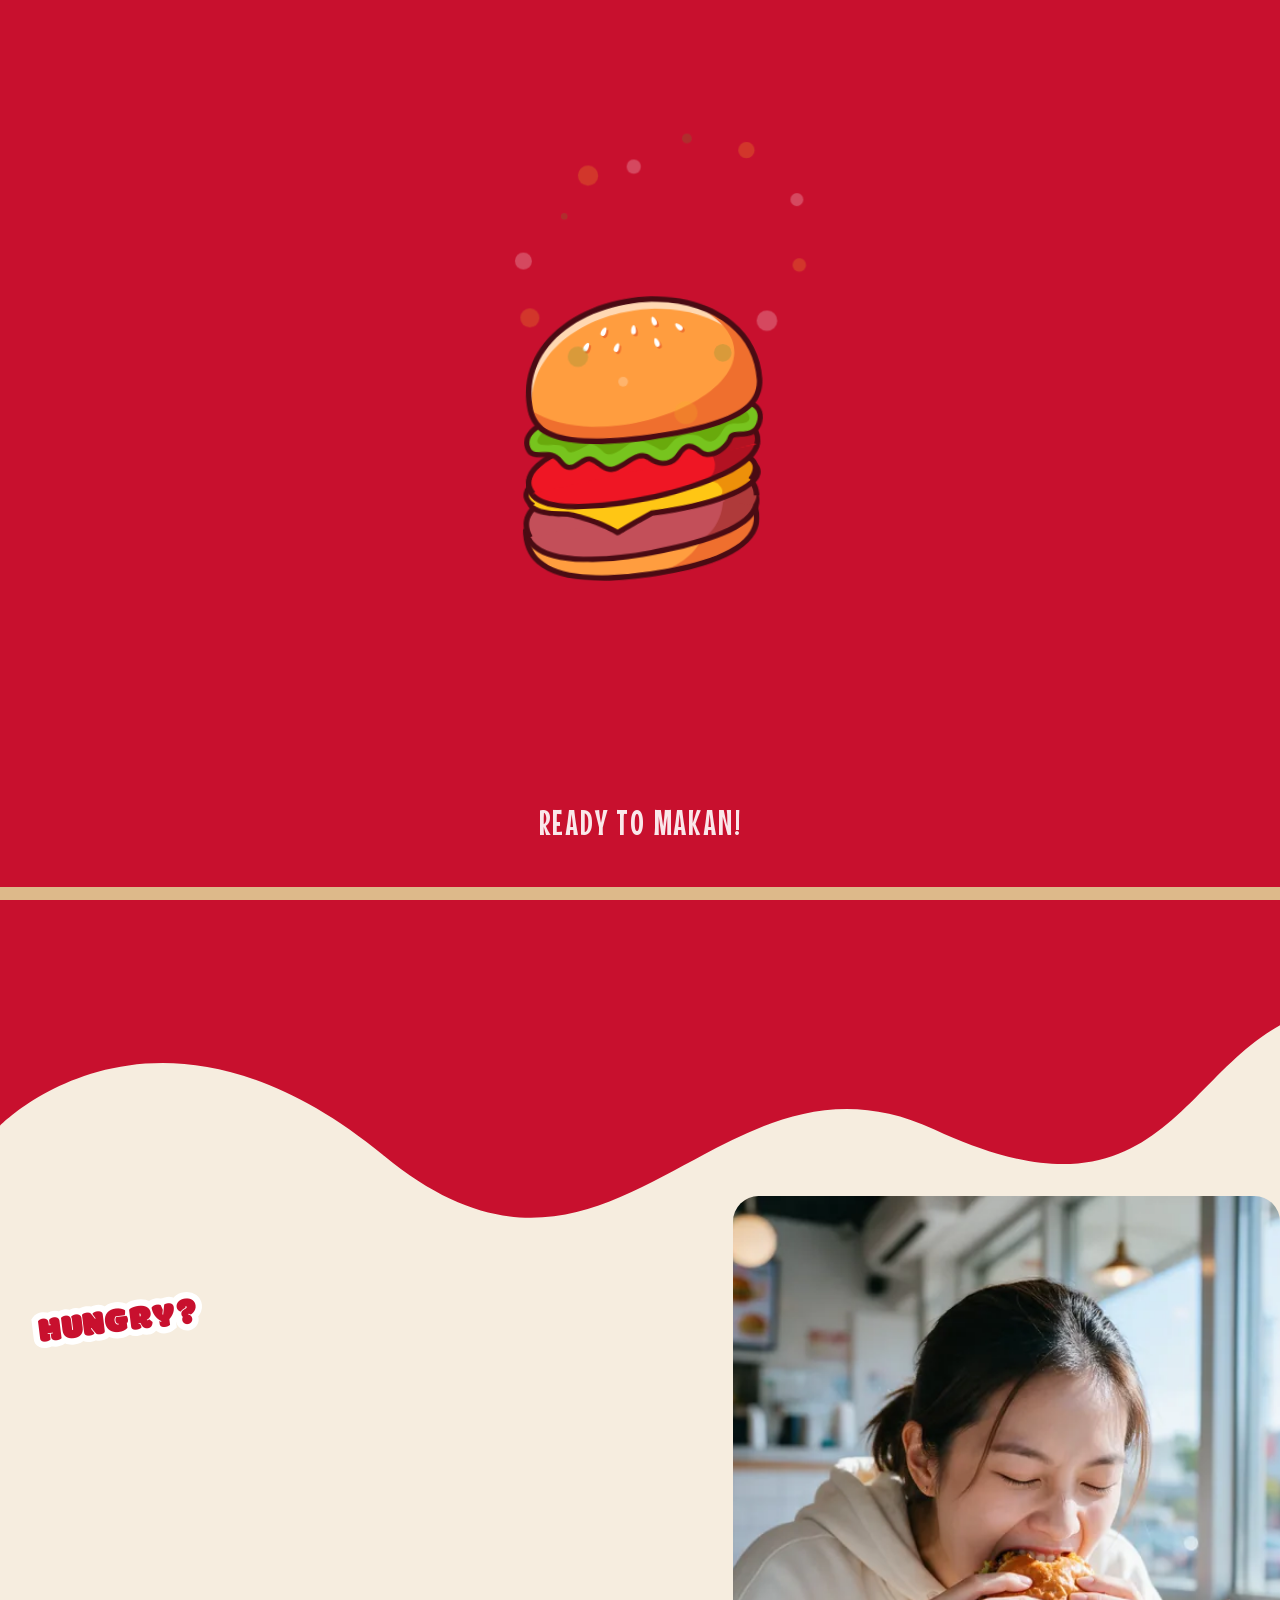
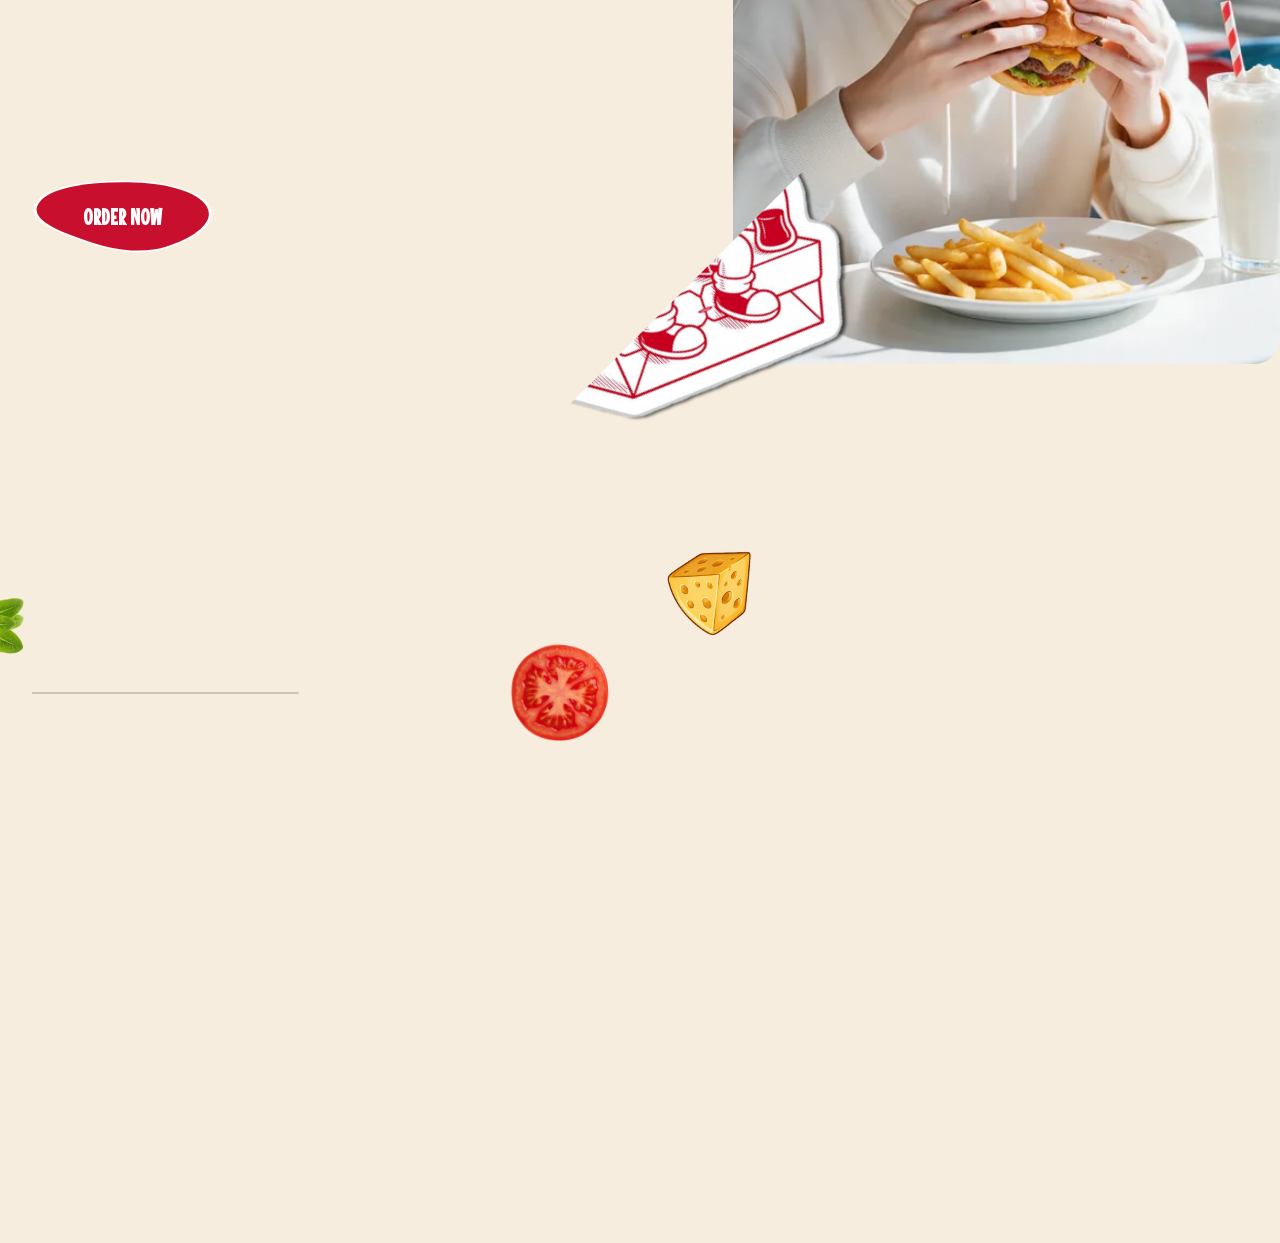
==== commit 2d404ffb: "Use the hero burger as the favicon Replace the "D" letter icon with the burger-with-eyes cut-out: fa" ====
--- a/contact/index.html
+++ b/contact/index.html
@@ -1,4 +1,4 @@
 <!DOCTYPE html>
-<html class="modak_e8c77bb9-module__To9VbG__variable mouse_memoirs_a09dbcb8-module__HOyvqG__variable h-full antialiased" lang="en"><head><meta charset="utf-8"/><meta content="width=device-width, initial-scale=1" name="viewport"/><title>Contact | Din's Smash Burgers</title><meta content="Party orders, questions or feedback for Din's Smash Burgers. Send us a message and the SS2 shop will reply." name="description"/><meta content="index, follow" name="robots"/><meta content="telephone=no, address=no, email=no" name="format-detection"/><meta content="Contact | Din's Smash Burgers" property="og:title"/><meta content="Party orders, questions or feedback for Din's Smash Burgers. Send us a message and the SS2 shop will reply." property="og:description"/><meta content="website" property="og:type"/><meta content="Din's Smash Burgers" property="og:site_name"/><meta content="#C8102E" name="theme-color"/><link href="../assets/img/favicon-96.png" rel="icon" sizes="96x96" type="image/png"/><link href="../assets/img/favicon.svg" rel="icon" type="image/svg+xml"/><link href="../assets/img/apple-touch-icon.png" rel="apple-touch-icon"/><link href="../assets/css/template.css?v=11" rel="stylesheet"/><link href="../assets/css/dins.css?v=11" rel="stylesheet"/><script>try{if(sessionStorage.getItem('dins:nav')){document.documentElement.classList.add('is-nav-enter')}}catch(e){}</script></head><body class="min-h-full flex flex-col" data-page="contact" data-prefix="../"><div aria-label="Page loading" aria-modal="true" class="fixed inset-0 h-dvh w-full flex flex-col items-center justify-center overflow-hidden" role="dialog" style="z-index:99999"><div aria-hidden="true" class="absolute inset-0 w-full h-full pointer-events-none z-0 overflow-hidden"><svg class="absolute inset-0 w-full h-full" preserveaspectratio="none" viewbox="0 0 100 100"><path d="M -1 -1 L 101 -1 L 101 101 Q 50 101 -1 101 Z" fill="#4A0B13"></path></svg><svg class="absolute inset-0 w-full h-full" preserveaspectratio="none" viewbox="0 0 100 100"><path d="M -1 -1 L 101 -1 L 101 101 Q 50 101 -1 101 Z" fill="#A87443"></path></svg><svg class="absolute inset-0 w-full h-full" preserveaspectratio="none" viewbox="0 0 100 100"><path d="M -1 -1 L 101 -1 L 101 101 Q 50 101 -1 101 Z" fill="#C8102E"></path></svg></div><div aria-hidden="true" class="relative w-[75vw] h-[80vw] mb-[12vw] max-w-[340px] max-h-[360px] md:max-w-[450px] md:max-h-[480px] flex items-center justify-center z-20 origin-bottom"><div class="absolute top-[40%] left-1/2 -translate-x-1/2 -translate-y-1/2 pointer-events-none z-30"><div class="absolute rounded-full w-2 h-2 md:w-3 md:h-3" style="background-color:#F2B01E;opacity:0"></div><div class="absolute rounded-full w-3 h-3 md:w-4 md:h-4" style="background-color:#fff;opacity:0"></div><div class="absolute rounded-full w-2 h-2 md:w-3 md:h-3" style="background-color:#5C8F2A;opacity:0"></div><div class="absolute rounded-full w-3 h-3 md:w-4 md:h-4" style="background-color:#F2B01E;opacity:0"></div><div class="absolute rounded-full w-2 h-2 md:w-3 md:h-3" style="background-color:#fff;opacity:0"></div><div class="absolute rounded-full w-3 h-3 md:w-4 md:h-4" style="background-color:#5C8F2A;opacity:0"></div><div class="absolute rounded-full w-2 h-2 md:w-3 md:h-3" style="background-color:#F2B01E;opacity:0"></div><div class="absolute rounded-full w-3 h-3 md:w-4 md:h-4" style="background-color:#fff;opacity:0"></div><div class="absolute rounded-full w-2 h-2 md:w-3 md:h-3" style="background-color:#5C8F2A;opacity:0"></div><div class="absolute rounded-full w-3 h-3 md:w-4 md:h-4" style="background-color:#F2B01E;opacity:0"></div><div class="absolute rounded-full w-2 h-2 md:w-3 md:h-3" style="background-color:#fff;opacity:0"></div><div class="absolute rounded-full w-3 h-3 md:w-4 md:h-4" style="background-color:#5C8F2A;opacity:0"></div><div class="absolute rounded-full w-2 h-2 md:w-3 md:h-3" style="background-color:#F2B01E;opacity:0"></div><div class="absolute rounded-full w-3 h-3 md:w-4 md:h-4" style="background-color:#fff;opacity:0"></div></div><div class="absolute left-1/2 -translate-x-1/2 will-change-transform" style="bottom:0%;width:w-[94%];height:h-[32%];z-index:10;opacity:0"><svg class="size-full" fill="none" viewbox="0 0 2002 712" xmlns="http://www.w3.org/2000/svg"><path d="M1112.73 640.522C1108.02 641.517 1104.03 642.398 1100.51 643.203C1096.28 644.12 1092.25 644.764 1088.02 645.683C483.045 768.101 28.1004 676.2 23.5664 288.686L1749.67 37.9724L1942.85 10.0273C2122.13 388.1 1575.96 545.369 1112.73 640.522Z" fill="#FF9D3F"></path><path d="M1112.73 640.522C1197.48 620.176 1474.53 532.886 1552.63 251.778C1581.96 146.204 1657.64 78.2004 1749.67 37.9724L1942.85 10.0273C2122.13 388.1 1575.96 545.369 1112.73 640.522Z" fill="#EF6F2E"></path><path d="M626.514 711.929C395.254 711.929 230.279 668.614 126.924 581.551C44.1109 511.793 1.407 413.382 0 289.051L47.344 288.514C48.609 399.996 84.619 484.005 157.432 545.338C234.199 610.006 354.004 648.771 513.526 660.558C664.854 671.742 856.861 658.881 1084.22 622.34C1409.01 570.135 1818.97 464.574 1927.53 258.133C1965.28 186.348 1963.27 108.553 1921.38 20.3081L1964.16 0C2012.2 101.214 2013.98 195.476 1969.44 280.171C1851.78 503.931 1427.19 615.171 1091.73 669.087C914.205 697.62 759.405 711.929 626.514 711.929Z" fill="#4A0B13"></path></svg></div><div class="absolute left-1/2 -translate-x-1/2 will-change-transform" style="bottom:4%;width:w-[98%];height:h-[32%];z-index:11;opacity:0"><svg class="size-full" fill="none" viewbox="0 0 2019 842" xmlns="http://www.w3.org/2000/svg"><path d="M1478.39 681.909C1349.65 717.55 1211.01 746.018 1079.86 769.646C588.972 857.548 27.0443 846.188 23.7773 551.824L1736.83 257.49L1963.75 218.562C2089.43 445.236 1818.79 587.903 1478.39 681.909Z" fill="#C34F59"></path><path d="M1478.39 681.909C1478.39 681.909 1673.32 610.169 1704.99 356.415C1709.7 318.953 1720.97 286.034 1736.83 257.49L1963.75 218.562C2089.42 445.236 1818.79 587.903 1478.39 681.909Z" fill="#AF3A3A"></path><path d="M583.696 841.342C557.929 841.342 532.768 840.861 508.262 839.892C310.049 832.067 167.3 793.156 83.975 724.24C29.034 678.793 0.777 620.91 0 552.197L47.344 551.66C47.969 606.567 69.82 651.084 114.155 687.754C283.296 827.654 721.738 809.729 1075.66 746.294C1306.85 704.858 1486.94 660.593 1626.24 610.967C1807.02 546.555 1918.07 473.118 1956.3 392.698C1980.21 342.393 1975.89 289.158 1943.09 229.949L1984.51 207C2024.68 279.517 2029.58 348.833 1999.06 413.028C1922.53 574.027 1631.76 694.735 1084.01 792.901C905.864 824.829 734.614 841.342 583.696 841.342Z" fill="#4A0B13"></path><path d="M540.407 159.433C669.151 123.792 807.79 95.3242 938.94 71.6962C1429.82 -16.2058 1991.75 -4.84583 1995.02 289.518L281.964 583.852L55.0455 622.779C-70.6305 396.105 200.006 253.439 540.407 159.433Z" fill="#C34F59"></path><path d="M1449 9.38611e-06C1449 9.38611e-06 1654.99 57.1859 1688.45 259.46C1693.43 289.322 1705.34 315.563 1722.1 338.316L1961.88 369.346C2094.69 188.658 1808.7 74.9347 1449 9.38611e-06Z" fill="#AF3A3A"></path><path d="M1435.1 -0.000366211C1460.87 -0.000366211 1486.03 0.480829 1510.53 1.44983C1708.75 9.27483 1851.5 48.1857 1934.82 117.102C1989.76 162.549 2018.02 220.432 2018.8 289.145L1971.45 289.682C1970.83 234.775 1948.98 190.258 1904.64 153.588C1735.5 13.6878 1297.06 31.6127 943.133 95.0477C711.946 136.484 531.854 180.749 392.562 230.375C211.781 294.787 100.726 368.224 62.4988 448.644C38.5828 498.949 42.9038 552.184 75.7068 611.393L34.2908 634.342C-5.88523 561.825 -10.7821 492.509 19.7349 428.314C96.2679 267.315 387.035 146.607 934.784 48.4408C1112.93 16.5128 1284.18 -0.000366211 1435.1 -0.000366211Z" fill="#4A0B13"></path></svg></div><div class="absolute left-1/2 -translate-x-1/2 will-change-transform" style="bottom:9%;width:w-[94%];height:h-[26%];z-index:12;opacity:0"><svg class="size-full" fill="none" viewbox="0 0 2079 931" xmlns="http://www.w3.org/2000/svg"><path d="M1748.64 564.117C1591.25 627.428 1380.75 683.909 1137.02 722.602C990.734 808.207 841.714 907.134 841.714 907.134C661.961 810.651 477.538 774.719 412.448 764.454C397.941 761.909 383.264 761.337 368.302 762.025C311.135 764.837 145.591 767.945 81.243 712.101C2.56903 644.202 86.1771 536.034 86.1771 536.034L1987.12 232.348C2138.45 322.917 2024.42 453.692 1748.64 564.117Z" fill="#FFC614"></path><path d="M1748.63 564.117L1721.12 559.275C1721.12 559.275 1785.15 515.74 1715.2 453.741C1683.77 425.943 1730.86 337.223 1802.92 261.774L1987.11 232.348C2138.45 322.917 2024.42 453.692 1748.63 564.117Z" fill="#ED900A"></path><path d="M841.731 930.808C837.893 930.808 834.05 929.878 830.545 928C655.555 834.182 477.327 798.652 408.821 787.729C395.974 785.686 383.108 785.02 369.5 785.711C301.419 789.141 135.525 790.572 65.642 730.108C-9.84103 664.791 33.879 565.101 67.542 521.517L105.013 550.458C102.205 554.132 36.136 641.956 96.629 694.302C143.113 734.522 266.824 743.455 367.117 738.421C383.826 737.574 400.364 738.434 416.272 740.968C485.52 752.008 663.162 787.373 840.408 879.656C878.572 854.624 1003.46 773.408 1125.14 702.095C1127.69 700.601 1130.49 699.597 1133.41 699.136C1379.06 660.222 1605.58 599.912 1771.23 529.312C1924.25 464.098 2018.47 393.274 2029.76 335C2031.89 324.011 2038.36 290.569 1975 252.62L1999.32 212C2075.22 257.454 2083.04 308.872 2076.24 344.002C2046.49 497.686 1663.94 662.452 1145.24 745.201C1002.37 829.137 856.286 925.888 854.816 926.865C850.867 929.485 846.306 930.808 841.731 930.808Z" fill="#4A0B13"></path><path d="M329.548 366.693C486.933 303.382 697.434 246.9 941.163 208.207C1087.45 122.602 1236.47 23.6754 1236.47 23.6754C1416.22 120.158 1600.65 156.09 1665.74 166.355C1680.24 168.9 1694.92 169.473 1709.88 168.785C1767.05 165.973 1932.59 162.864 1996.94 218.708C2075.61 286.607 1992.01 394.776 1992.01 394.776L91.0654 698.461C-60.2706 607.892 53.7606 477.118 329.548 366.693Z" fill="#FFC614"></path><path d="M1583.53 210.89L1552.6 229.282C1552.6 229.282 1646 236.927 1586.77 329.425C1560.14 370.928 1650.98 428.748 1766.44 461.704L1997.7 395.509C2142.87 235.496 1955.72 172.867 1583.53 210.89Z" fill="#ED900A"></path><path d="M1236.45 0C1240.29 0 1244.13 0.930105 1247.64 2.80811C1422.63 96.6261 1600.86 132.156 1669.36 143.079C1682.21 145.122 1695.08 145.787 1708.68 145.096C1776.76 141.666 1942.66 140.235 2012.54 200.699C2088.02 266.016 2044.3 365.706 2010.64 409.29L1973.17 380.35C1975.98 376.676 2042.05 288.851 1981.55 236.505C1935.07 196.285 1811.36 187.352 1711.07 192.386C1694.36 193.233 1677.82 192.374 1661.91 189.84C1592.66 178.8 1415.02 143.434 1237.78 51.1511C1199.61 76.1831 1074.72 157.399 953.045 228.712C950.496 230.206 947.693 231.21 944.778 231.671C699.124 270.585 472.605 330.895 306.951 401.495C153.938 466.71 59.7097 537.533 48.4257 595.807C46.2967 606.796 39.8216 640.238 103.187 678.187L78.8605 718.807C2.96247 673.353 -4.86059 621.935 1.94141 586.805C31.6974 433.121 414.247 268.355 932.943 185.606C1075.82 101.67 1221.9 4.92012 1223.37 3.94312C1227.32 1.32312 1231.88 0 1236.45 0Z" fill="#4A0B13"></path></svg></div><div class="absolute left-1/2 -translate-x-1/2 will-change-transform" style="bottom:15%;width:w-[90%];height:h-[28%];z-index:13;opacity:0"><svg class="size-full" fill="none" viewbox="0 0 2040 901" xmlns="http://www.w3.org/2000/svg"><path d="M1548.31 711.413C1385.47 764.899 1201.07 806.756 1032.02 833.52C556.607 908.739 -51.331 913.725 31.344 621.675L1637.49 344.421L1982.2 284.976C2106.63 455.205 1868.86 605.748 1548.31 711.413Z" fill="#EF1624"></path><path d="M1548.31 711.413C1385.47 764.899 1201.07 806.756 1032.02 833.52C556.607 908.739 -51.331 913.725 31.344 621.675L1637.49 344.421L1982.2 284.976C2106.63 455.205 1868.86 605.748 1548.31 711.413Z" fill="#EF1624"></path><path d="M1548.31 711.413L1548.03 711.214C1548.03 711.214 1685.36 637.981 1621.97 496.895C1601.32 451.331 1610.77 396.338 1637.49 344.422L1982.19 284.977C2106.63 455.205 1868.86 605.748 1548.31 711.413Z" fill="#B21222"></path><path d="M526.842 900.636C500.446 900.636 474.869 900.17 450.236 899.232C242.14 891.305 104.352 850.926 40.6952 779.215C1.17819 734.703 -9.62683 679.559 8.57617 615.314L54.1332 628.222C40.4322 676.584 47.6192 715.693 76.1062 747.782C198.611 885.787 665.671 867.579 1028.4 810.053C1437.6 745.158 1910.92 595.588 1983.18 420.546C1999.89 380.07 1993.33 340.285 1963.13 298.915L2001.38 271C2041.54 326.024 2050.14 382.416 2026.94 438.612C1988.22 532.411 1861.04 620.653 1648.94 700.885C1476.64 766.061 1258.9 821.439 1035.81 856.82C855.226 885.46 677.692 900.633 526.842 900.636Z" fill="#4A0B13"></path><path d="M491.339 319.223C654.182 265.737 838.575 223.88 1007.63 197.116C1483.04 121.897 2090.98 116.911 2008.3 408.961L402.16 686.215L57.4525 745.66C-66.9845 575.431 170.789 424.888 491.339 319.223Z" fill="#EF1624"></path><path d="M491.339 319.223C654.182 265.737 838.575 223.88 1007.63 197.116C1483.04 121.897 2090.98 116.911 2008.3 408.961L402.16 686.215L57.4525 745.66C-66.9845 575.431 170.789 424.888 491.339 319.223Z" fill="#EF1624"></path><path d="M1423.25 175.139L1423.07 175.427C1423.07 175.427 1577.83 191.885 1571.91 346.44C1569.84 396.422 1599.2 443.871 1643.41 482L1985.29 407.987C2036.9 203.54 1760.04 153.03 1423.25 175.139Z" fill="#B21222"></path><path d="M1512.81 130C1539.2 130 1564.78 130.466 1589.41 131.404C1797.51 139.331 1935.3 179.71 1998.95 251.421C2038.47 295.933 2049.28 351.077 2031.07 415.322L1985.52 402.414C1999.22 354.052 1992.03 314.943 1963.54 282.854C1841.04 144.849 1373.98 163.057 1011.25 220.583C602.053 285.478 128.732 435.048 56.4712 610.09C39.7622 650.566 46.3204 690.351 76.5154 731.721L38.2732 759.636C-1.89281 704.612 -10.4917 648.22 12.7073 592.024C51.4283 498.225 178.605 409.983 390.705 329.751C563.005 264.575 780.749 209.197 1003.84 173.816C1184.42 145.176 1361.96 130.003 1512.81 130Z" fill="#4A0B13"></path></svg></div><div class="absolute left-1/2 -translate-x-1/2 will-change-transform" style="bottom:21%;width:w-[100%];height:h-[30%];z-index:14;opacity:0"><svg class="size-full" fill="none" viewbox="0 0 2144 761" xmlns="http://www.w3.org/2000/svg"><path d="M2113.14 210.605C2069.73 374.099 1884.72 279.674 1862.08 364.729C1839.41 449.549 1702.39 576.458 1602.85 507.273C1503.11 438.364 1459.71 454.293 1407.5 547.478C1355.56 640.862 1255.63 665.092 1146.54 600.105C1037.74 535.318 964.396 654.488 855.806 709.76C747.018 765.307 706.571 670.393 617.249 648.44C527.963 626.725 461.374 821.637 345.821 691.802C230.031 562.007 98.055 714.366 37.666 592.008C-22.486 469.612 128.761 380.054 128.761 380.054L570.779 240.398C570.779 240.398 611.031 235.183 677.397 226.039C944.944 190.346 1636.92 95.1151 1817.35 49.7591C1828.34 47.0321 1837.16 44.406 1844.08 42.085C1995.82 -9.38301 2156.82 47.31 2113.14 210.605Z" fill="#77C41E"></path><path d="M1937.19 223.154C1813.9 228.994 1816.65 253.837 1767.31 337.569C1717.96 421.301 1669.34 421.289 1605.25 379.259C1541.13 336.993 1438.32 359.982 1378.78 399.639C1319.47 439.259 1299.82 543.042 1227.68 512.996C1155.31 482.989 1040.16 404.384 942.933 489.688C845.743 575.229 771.574 623.787 718.821 569.008C666.066 514.228 600.074 508.97 600.074 508.97C371.775 653.381 423.19 590.225 360.553 555.743C297.64 521.063 156.661 574.459 125.342 536.675C94.0217 498.893 188.608 407.691 188.608 407.691L677.401 226.041C944.948 190.348 1636.92 95.1172 1817.36 49.7612C1873.63 62.6512 1919.88 75.1983 1944.16 85.6613C2044.26 129.472 2060.25 217.352 1937.19 223.154Z" fill="#69AA0C"></path><path d="M1836.58 20.1211C1939.02 -14.541 2041.76 -2.57263 2098.37 50.4229C2140.42 89.7914 2153.69 148.772 2135.63 216.589C2120.93 271.753 2091.93 301.649 2058.71 318.633C2025.46 335.634 1987.95 339.716 1956.2 343.167C1933.27 345.66 1916.59 347.927 1905.04 351.842C1899.26 353.802 1894.73 356.184 1891.34 359.24C1887.94 362.303 1885.71 366.024 1884.49 370.62C1876.72 399.819 1856.35 434.747 1827.94 466.042C1799.53 497.333 1763.13 524.952 1723.38 539.573C1674.29 557.621 1628.05 553.043 1589.6 526.392C1567.62 511.152 1548.95 500.557 1533.02 494.406C1517.09 488.256 1503.86 486.534 1492.79 489.099C1482.39 491.513 1472.19 498.138 1461.58 509.55C1451.3 520.604 1440.62 536.175 1428.98 556.836L1427.85 558.852C1400.51 607.922 1360.56 640.686 1312.35 653.642C1258.17 668.202 1197.29 656.903 1136.17 620.886L1134.73 620.03C1104.84 602.235 1079.01 600.587 1051.74 610.213C1024.51 619.819 995.856 640.653 960.268 667.735C931.053 689.963 900.893 712.916 866.33 730.513C824.99 751.563 791.316 753.509 762.234 746.446C733.126 739.376 708.58 723.273 685.493 708.123C661.731 692.533 639.205 677.745 611.764 671.026H611.763C599.646 668.071 587.179 671.681 574.108 678.875C561.038 686.069 547.28 696.893 532.565 708.475C502.779 731.921 466.682 760.304 424.762 760.304C395.52 760.306 363.351 746.498 328.436 707.314C302.813 678.564 276.891 665.727 250.437 660.921C224.01 656.12 197.076 659.341 169.469 662.642C142.194 665.902 113.217 669.356 86.4717 662.709C59.7713 656.073 35.2587 639.355 16.9492 602.158C-10.6093 546.166 -0.331268 494.367 24.1885 452.188C48.5992 410.196 87.1162 377.765 116.409 360.318L140.033 400.2C135.178 403.151 103.806 422.869 78.7969 453.898C52.7493 486.216 33.5347 530.901 58.5322 581.688C69.0851 603.126 81.4117 613.587 98.1904 617.796C114.9 621.988 135.979 619.962 163.972 616.619C193.378 613.103 226.295 609.172 260.292 615.566C294.268 621.956 329.346 638.665 363.041 676.476C389.567 706.243 410.844 716.231 432.553 713.124C443.378 711.574 454.261 706.774 465.902 699.638C477.543 692.502 489.975 683.01 503.895 672.054C521.017 658.577 539.239 644.245 558.949 634.688C578.647 625.139 599.798 620.377 622.784 626.007C657.943 634.614 686.054 653.054 710.919 669.372C732.809 683.737 751.754 696.178 772.546 701.276C793.377 706.384 816.015 704.117 845.298 689.207C876.156 673.499 904.667 651.799 932.194 630.851C965.872 605.225 1000.04 579.227 1037 566.301C1073.93 553.389 1113.64 553.522 1158.44 580.212C1208.96 610.3 1258.03 620.257 1300.32 608.881C1336.19 599.24 1366.28 574.119 1387.37 536.287C1398.52 516.283 1411.26 495.744 1426.73 478.928C1441.95 462.377 1459.78 449.456 1481.29 444.192L1482.31 443.948C1518.37 435.58 1559.56 449.171 1616 488.298C1641.91 506.255 1672.68 508.841 1707.38 496.073C1738.69 484.558 1768.67 461.842 1792.36 436.215C1816.05 410.592 1833.5 382.007 1839.69 358.712C1846.46 333.24 1862.79 319.098 1883.2 310.686C1903.64 302.259 1928.14 299.593 1951.19 297.088C1981.54 293.788 2011.16 290.574 2035.83 278.239C2060.55 265.883 2080.25 244.395 2090.84 204.659C2104.66 152.8 2096.58 112.244 2066.69 84.2598C2044.81 63.779 2012.23 51.5364 1974.53 48.002C1936.82 44.467 1893.95 49.6383 1851.43 64.0273C1813.41 76.8942 1717.43 95.4121 1594.08 116.049C1470.74 136.682 1320.08 159.426 1172.75 180.747C880.062 223.103 600.492 259.844 574.276 263.28L568.254 217.324C582.544 215.448 858.436 179.154 1150.86 136.984C1299.51 115.548 1452.43 92.5943 1577.44 71.8701C1702.43 51.1496 1799.56 32.65 1836.58 20.1211Z" fill="#4A0B13" stroke="#4A0B13"></path><path d="M127.934 383.653L579.439 236.751" stroke="#4A0B13" stroke-width="44"></path></svg></div><div class="absolute left-1/2 -translate-x-1/2 will-change-transform" style="bottom:27%;width:w-[94%];height:h-[34%];z-index:15;opacity:0"><svg class="size-full" fill="none" viewbox="0 0 2006 1267" xmlns="http://www.w3.org/2000/svg"><path d="M1977.59 683.113C1985.03 767.741 1954.42 853.098 1892.23 911.169C1760.29 1034.84 1492.36 1127.48 1065.66 1195.64C638.96 1263.81 355.503 1259.26 191.599 1182.85C114.406 1147.05 58.7267 1075.48 39.1947 992.783C-74.5373 510.644 345.286 127.052 881.266 41.4256C1067.59 11.6596 1251.8 20.3976 1414.58 65.3806C1414.58 65.3806 1414.81 65.3426 1414.85 65.5796C1720.27 149.766 1950.24 361.237 1977.59 683.113Z" fill="#FF9D3F"></path><path d="M938.689 316.516C939.031 337.715 929.901 343.742 918.522 343.926C907.143 344.11 897.824 338.38 897.482 317.181C897.14 295.982 905.905 267.34 917.284 267.157C928.664 266.973 938.347 295.317 938.689 316.516Z" fill="#EF6F2E"></path><path d="M534.134 481.498C524.782 500.526 513.909 501.733 503.695 496.713C493.481 491.693 487.795 482.347 497.147 463.319C506.499 444.291 527.348 422.786 537.562 427.806C547.776 432.826 543.486 462.47 534.134 481.498Z" fill="#EF6F2E"></path><path d="M794.681 477.165C787.759 497.205 777.119 499.75 766.362 496.034C755.605 492.318 748.805 483.749 755.727 463.709C762.649 443.669 780.673 419.746 791.43 423.462C802.187 427.178 801.603 457.125 794.681 477.165Z" fill="#EF6F2E"></path><path d="M1111.95 228.596C1120.03 248.198 1113.74 257.15 1103.22 261.486C1092.69 265.823 1081.92 263.903 1073.85 244.3C1065.77 224.698 1063.44 194.836 1073.96 190.499C1084.48 186.163 1103.87 208.994 1111.95 228.596Z" fill="#EF6F2E"></path><path d="M1140.77 409.004C1148.85 428.606 1142.56 437.557 1132.04 441.894C1121.52 446.231 1110.75 444.311 1102.67 424.708C1094.59 405.106 1092.26 375.244 1102.78 370.907C1113.3 366.571 1132.69 389.402 1140.77 409.004Z" fill="#EF6F2E"></path><path d="M1323.27 261.058C1339.26 274.984 1337.63 285.802 1330.16 294.384C1322.68 302.965 1312.19 306.061 1296.2 292.135C1280.21 278.209 1264.79 252.536 1272.26 243.954C1279.74 235.371 1307.28 247.132 1323.27 261.058Z" fill="#EF6F2E"></path><path d="M679.341 346.378C670.496 365.647 659.658 367.141 649.316 362.393C638.973 357.645 633.041 348.453 641.887 329.184C650.732 309.915 671.005 287.866 681.348 292.614C691.69 297.363 688.187 327.11 679.341 346.378Z" fill="#EF6F2E"></path><g opacity="0.6"><path d="M1958.07 556.172C1869.94 349.997 1680.22 210.863 1446.5 146.34C1446.46 146.104 1446.22 146.142 1446.22 146.142C1283.45 101.158 1099.24 92.4185 912.914 122.186C381.911 207.017 -35.2639 584.35 68.0131 1060.38C56.5921 1039.11 47.8261 1016.2 42.3041 992.286C-71.4279 510.147 348.395 126.556 884.375 40.9295C1070.7 11.1635 1254.91 19.9015 1417.69 64.8845C1417.69 64.8845 1417.92 64.8465 1417.96 65.0835C1681.18 137.777 1888.52 304.973 1958.07 556.172Z" fill="white"></path></g><path d="M1980.7 682.616C1988.14 767.244 1957.53 852.601 1895.33 910.672C1763.39 1034.34 1495.46 1126.98 1068.76 1195.15C642.067 1263.32 358.609 1258.76 194.705 1182.36C117.512 1146.56 61.8328 1074.98 42.3008 992.286C780.81 1442.44 2487.22 605.831 1417.96 65.0835C1723.37 149.269 1953.34 360.74 1980.7 682.616Z" fill="#EF6F2E"></path><path d="M560.57 1266.54C398.861 1266.55 274.447 1245.65 184.701 1203.82C102.606 1165.74 40.7459 1088.69 19.2619 997.73C-25.6451 807.354 8.31997 620.618 117.485 457.703C191.894 346.661 301.528 247.71 434.541 171.551C565.649 96.4826 719.907 43.2306 880.64 17.5516C1041.39 -8.12936 1204.58 -5.58839 1352.55 24.9096C1502.68 55.8476 1637.68 115.73 1742.95 198.086C1897.38 318.887 1987.74 485.745 2004.29 680.615C2012.45 773.642 1977.76 866.108 1911.49 927.976C1776.05 1054.93 1501.61 1149.98 1072.51 1218.53C872.225 1250.52 702.103 1266.54 560.57 1266.54ZM1098.98 47.4066C1029.8 47.4066 959.134 52.9606 888.109 64.3086C572.538 114.722 299.159 271.638 156.82 484.06C55.1699 635.762 23.539 809.624 65.345 986.853C83.514 1063.79 135.599 1128.84 204.666 1160.88C364.153 1235.22 645.555 1238.78 1065.03 1171.77C1484.49 1104.76 1750.79 1013.7 1879.14 893.399C1934.9 841.348 1964.03 763.34 1957.11 684.691C1957.11 684.669 1957.11 684.645 1957.11 684.62C1941.71 503.206 1857.57 347.862 1713.78 235.382C1557.71 113.291 1337.21 47.4066 1098.98 47.4066Z" fill="#4A0B13"></path><path d="M921.549 299.667C921.891 320.866 912.761 326.893 901.382 327.077C890.003 327.261 880.684 321.531 880.342 300.332C880 279.133 888.765 250.491 900.144 250.308C911.524 250.123 921.208 278.467 921.549 299.667Z" fill="white"></path><path d="M516.993 464.648C507.641 483.676 496.768 484.883 486.554 479.863C476.34 474.843 470.654 465.498 480.006 446.469C489.358 427.441 510.207 405.936 520.421 410.956C530.635 415.977 526.345 445.62 516.993 464.648Z" fill="white"></path><path d="M777.541 460.314C770.619 480.354 759.979 482.899 749.222 479.183C738.465 475.467 731.665 466.898 738.587 446.858C745.509 426.818 763.534 402.895 774.29 406.611C785.048 410.327 784.464 440.274 777.541 460.314Z" fill="white"></path><path d="M1094.81 211.746C1102.89 231.348 1096.6 240.299 1086.08 244.636C1075.55 248.973 1064.78 247.053 1056.7 227.45C1048.63 207.847 1046.3 177.986 1056.82 173.649C1067.34 169.313 1086.73 192.143 1094.81 211.746Z" fill="white"></path><path d="M1123.63 392.155C1131.71 411.757 1125.42 420.708 1114.9 425.045C1104.37 429.382 1093.6 427.462 1085.53 407.859C1077.45 388.257 1075.12 358.395 1085.64 354.058C1096.16 349.722 1115.55 372.552 1123.63 392.155Z" fill="white"></path><path d="M1306.13 244.208C1322.12 258.134 1320.49 268.952 1313.02 277.534C1305.54 286.116 1295.05 289.211 1279.06 275.285C1263.07 261.359 1247.65 235.686 1255.12 227.104C1262.6 218.522 1290.14 230.282 1306.13 244.208Z" fill="white"></path><path d="M662.201 329.529C653.356 348.798 642.518 350.292 632.176 345.544C621.833 340.796 615.901 331.604 624.747 312.335C633.592 293.066 653.865 271.017 664.208 275.765C674.551 280.513 671.047 310.26 662.201 329.529Z" fill="white"></path></svg></div></div><div class="flex absolute bottom-[4vw] max-md:bottom-[20vw] flex-col items-center mt-[6vw] md:mt-[10vw] z-20 w-full px-6"><div aria-live="polite" class="font-mouse-memoirs text60 text-white/90 tracking-wider uppercase mt-[3vw] md:mt-[1.5vw] text-center min-h-[1.5em]">FIRING UP THE FLAT-TOP...</div></div><div aria-label="Loading progress" aria-valuemax="100" aria-valuemin="0" aria-valuenow="0" class="w-full loader-bar absolute bottom-0 left-0 h-[2vw] md:h-[1vw] bg-white/15 overflow-hidden mt-[2vw] md:mt-[1vw]" role="progressbar"><div class="h-full bg-mustard transition-all duration-75" style="width:0%"></div></div></div><div class="relative w-full h-full"><div aria-hidden="true" class="fixed inset-0 z-998 bg-red/30 backdrop-blur-md" style="opacity:0;pointer-events:none"></div><nav class="fixed top-0 left-0 w-full z-999 flex items-center justify-between px-[2.5vw] max-md:px-[4vw] py-[1vw] max-md:py-[4vw]"><a class="font-modak hover:scale-105 transition-all duration-300 text-red text-stroke-small text-[4vw] max-md:text-[10vw] leading-none" href="../">DIN'S</a><div class="flex items-center gap-[1vw] max-md:gap-[3vw]"><a class="font-mouse-memoirs hover:scale-105 transition-all duration-300 flex items-center justify-center text-[1.3vw] max-md:text-[4vw] uppercase tracking-wide text-beige bg-red px-[1.6vw] py-[.5vw] max-md:px-[5vw] max-md:py-[1.8vw] group rounded-full hover:bg-black" data-cursor-hide="true" href="../menu/"><span class="overflow-hidden relative inline-block group"><span class="block group-hover:-translate-y-full translate-y-0 transition-all duration-300">Burgers</span><span aria-hidden="true" class="block absolute inset-0 w-full h-full group-hover:translate-y-0 translate-y-full transition-all duration-300">Burgers</span></span></a><div class="relative"><button aria-controls="main-menu" aria-expanded="false" aria-label="Toggle menu" class="hover:scale-105 flex items-center gap-[.6vw] max-md:gap-[2vw] px-[1.4vw] py-[.5vw] max-md:px-[4vw] group max-md:py-[1.8vw] rounded-full cursor-pointer transition-all duration-400 border-[.15vw] max-md:border-[.4vw] bg-transparent border-black/20 hover:border-black" data-cursor-hide="true"><span class="font-mouse-memoirs flex items-center justify-center uppercase text-[1.3vw] max-md:text-[4vw] tracking-wide transition-colors duration-300 text-black"><span class="overflow-hidden relative inline-block group"><span class="block group-hover:-translate-y-full translate-y-0 transition-all duration-300">Menu</span><span aria-hidden="true" class="block absolute inset-0 w-full h-full group-hover:translate-y-0 translate-y-full transition-all duration-300">Menu</span></span></span><div aria-hidden="true" class="relative shrink-0 w-[1.2vw] h-[1.2vw] max-md:w-[3.5vw] max-md:h-[3.5vw]"><span class="bg-black absolute left-0 top-0 block w-full h-[.15vw] max-md:h-[.5vw] rounded-full origin-center"></span><span class="bg-black absolute left-0 top-1/2 block w-[70%] h-[.15vw] max-md:h-[.5vw] rounded-full origin-center -translate-y-1/2"></span><span class="bg-black absolute left-0 bottom-0 block w-full h-[.15vw] max-md:h-[.5vw] rounded-full origin-center"></span></div></button><div class="absolute top-[calc(100%+1vw)] right-0 w-[18vw] max-md:w-[91vw] bg-red rounded-[1.2vw] max-md:rounded-[4vw] p-[2vw] max-md:mt-[5vw] max-md:p-[6vw] shadow-[0_1vw_3vw_rgba(30,25,21,.25)]" id="main-menu" role="menu" style="opacity:0;scale:0.3;transform-origin:top right;pointer-events:none"><div class="flex flex-col gap-[.6vw] max-md:gap-[2vw]"><a class="font-modak text-[2.4vw] max-md:text-[8vw] text-beige leading-[1.1] uppercase hover:text-mustard hover:scale-105 transition-transform duration-300 transform inline-block" href="../" role="menuitem">Home</a><a class="font-modak text-[2.4vw] max-md:text-[8vw] text-beige leading-[1.1] uppercase hover:text-mustard hover:scale-105 transition-transform duration-300 transform inline-block" data-target="about" href="../" role="menuitem">About</a><a class="font-modak text-[2.4vw] max-md:text-[8vw] text-beige leading-[1.1] uppercase hover:text-mustard hover:scale-105 transition-transform duration-300 transform inline-block" href="../ingredients/" role="menuitem">Ingredients</a><a class="font-modak text-[2.4vw] max-md:text-[8vw] text-beige leading-[1.1] uppercase hover:text-mustard hover:scale-105 transition-transform duration-300 transform inline-block" data-target="map" href="../" role="menuitem">Locations</a><a class="font-modak text-[2.4vw] max-md:text-[8vw] text-beige leading-[1.1] uppercase hover:text-mustard hover:scale-105 transition-transform duration-300 transform inline-block" href="../contact/" role="menuitem">Contact</a></div><div class="mt-[1.5vw] max-md:mt-[4vw] pt-[1vw] max-md:pt-[3vw] border-t border-beige/20"><p class="font-mouse-memoirs text-[.9vw] max-md:text-[3.5vw] text-beige/85 uppercase tracking-[.2em]">Est. 2019 · SS2, Petaling Jaya</p></div></div></div></div></nav><section class="h-screen max-md:h-fit z-999 bg-red w-full flex items-center justify-center relative overflow-hidden self" data-nav-dark="true" id="contact-form"><div class="w-[20vw] max-md:w-[25vw] max-md:hidden h-auto absolute top-[8vw] max-md:top-[30vw] left-[5vw] max-md:-left-[4vw] z-50" style="--sticker-rotate:30deg;--sticker-p:20%;--sticker-peelback-hover:30%;--sticker-peelback-active:40%;--sticker-peel-easing:power3.out;--sticker-peel-hover-easing:power2.out;--sticker-width:100%;--sticker-shadow-opacity:0.6;--sticker-lighting-constant:0.1;--peel-direction:0deg;--peel-amount:1"><svg height="0" width="0"><defs><filter id="pointLight"><fegaussianblur result="blur" stddeviation="1"></fegaussianblur><fespecularlighting in="blur" lighting-color="white" result="spec" specularconstant="0.1" specularexponent="100"><fepointlight x="100" y="100" z="300"></fepointlight></fespecularlighting><fecomposite in="spec" in2="SourceGraphic" result="lit"></fecomposite><fecomposite in="lit" in2="SourceAlpha" operator="in"></fecomposite></filter><filter id="pointLightFlipped"><fegaussianblur result="blur" stddeviation="10"></fegaussianblur><fespecularlighting in="blur" lighting-color="white" result="spec" specularconstant="0.7000000000000001" specularexponent="100"><fepointlight x="100" y="100" z="300"></fepointlight></fespecularlighting><fecomposite in="spec" in2="SourceGraphic" result="lit"></fecomposite><fecomposite in="lit" in2="SourceAlpha" operator="in"></fecomposite></filter><filter id="dropShadow"><fedropshadow dx="2" dy="4" flood-color="black" flood-opacity="0.6" stddeviation="1.7999999999999998"></fedropshadow></filter><filter id="expandAndFill"><feoffset dx="0" dy="0" in="SourceAlpha" result="shape"></feoffset><feflood flood-color="rgb(179,179,179)" result="flood"></feflood><fecomposite in="flood" in2="shape" operator="in"></fecomposite></filter></defs></svg><div class="sticker-container"><div class="sticker-main"><div class="sticker-lighting"><img alt="" class="sticker-image" draggable="false" height="999" src="../assets/img/st-fries.webp" width="800"/></div></div><div class="flap"><div class="flap-lighting"><img alt="" class="flap-image" draggable="false" height="999" src="../assets/img/st-fries.webp" width="800"/></div></div></div></div><div class="w-[25vw] max-md:w-[35vw] max-md:hidden h-auto absolute top-[20vw] max-md:top-[35vw] right-[2vw] max-md:-right-[6vw] z-50" style="--sticker-rotate:30deg;--sticker-p:20%;--sticker-peelback-hover:30%;--sticker-peelback-active:40%;--sticker-peel-easing:power3.out;--sticker-peel-hover-easing:power2.out;--sticker-width:100%;--sticker-shadow-opacity:0.6;--sticker-lighting-constant:0.1;--peel-direction:0deg;--peel-amount:1"><svg height="0" width="0"><defs><filter id="pointLight"><fegaussianblur result="blur" stddeviation="1"></fegaussianblur><fespecularlighting in="blur" lighting-color="white" result="spec" specularconstant="0.1" specularexponent="100"><fepointlight x="100" y="100" z="300"></fepointlight></fespecularlighting><fecomposite in="spec" in2="SourceGraphic" result="lit"></fecomposite><fecomposite in="lit" in2="SourceAlpha" operator="in"></fecomposite></filter><filter id="pointLightFlipped"><fegaussianblur result="blur" stddeviation="10"></fegaussianblur><fespecularlighting in="blur" lighting-color="white" result="spec" specularconstant="0.7000000000000001" specularexponent="100"><fepointlight x="100" y="100" z="300"></fepointlight></fespecularlighting><fecomposite in="spec" in2="SourceGraphic" result="lit"></fecomposite><fecomposite in="lit" in2="SourceAlpha" operator="in"></fecomposite></filter><filter id="dropShadow"><fedropshadow dx="2" dy="4" flood-color="black" flood-opacity="0.6" stddeviation="1.7999999999999998"></fedropshadow></filter><filter id="expandAndFill"><feoffset dx="0" dy="0" in="SourceAlpha" result="shape"></feoffset><feflood flood-color="rgb(179,179,179)" result="flood"></feflood><fecomposite in="flood" in2="shape" operator="in"></fecomposite></filter></defs></svg><div class="sticker-container"><div class="sticker-main"><div class="sticker-lighting"><img alt="" class="sticker-image" draggable="false" height="779" src="../assets/img/st-burger.webp" width="1000"/></div></div><div class="flap"><div class="flap-lighting"><img alt="" class="flap-image" draggable="false" height="779" src="../assets/img/st-burger.webp" width="1000"/></div></div></div></div><div class="relative z-10 flex max-md:mt-[10vw] items-center flex-col justify-between gap-[2vw] max-md:gap-[8vw] w-full max-md:max-w-full"><div class="relative z-20 gap-[2vw] w-full flex flex-col items-center"><p class="-rotate-9 max-md:rotate-0 text-mustard-dark text-stroke-180 text-center text-[2.8vw] font-modak leading-[.9]! max-md:text-[6vw]" data-pop-props="{}"><span class="sr-only">SAY HELLO</span><span aria-hidden="true" style="visibility:hidden"><span class="inline-block will-change-transform" data-pop="true">SAY</span><span> </span><span class="inline-block will-change-transform" data-pop="true">HELLO</span></span></p><h2 class="text-center heading180 uppercase max-md:text-[14vw] leading-[.75] max-md:leading-[.9] w-full text-beige relative z-20" data-pop-props='{"start":"top 88%","delay":0.15}'><span class="sr-only">PARTY ORDER?
+<html class="modak_e8c77bb9-module__To9VbG__variable mouse_memoirs_a09dbcb8-module__HOyvqG__variable h-full antialiased" lang="en"><head><meta charset="utf-8"/><meta content="width=device-width, initial-scale=1" name="viewport"/><title>Contact | Din's Smash Burgers</title><meta content="Party orders, questions or feedback for Din's Smash Burgers. Send us a message and the SS2 shop will reply." name="description"/><meta content="index, follow" name="robots"/><meta content="telephone=no, address=no, email=no" name="format-detection"/><meta content="Contact | Din's Smash Burgers" property="og:title"/><meta content="Party orders, questions or feedback for Din's Smash Burgers. Send us a message and the SS2 shop will reply." property="og:description"/><meta content="website" property="og:type"/><meta content="Din's Smash Burgers" property="og:site_name"/><meta content="#C8102E" name="theme-color"/><link href="../favicon.ico" rel="icon" sizes="48x48"/><link href="../assets/img/favicon-32.png" rel="icon" sizes="32x32" type="image/png"/><link href="../assets/img/favicon-96.png" rel="icon" sizes="96x96" type="image/png"/><link href="../assets/img/apple-touch-icon.png" rel="apple-touch-icon"/><link href="../assets/css/template.css?v=11" rel="stylesheet"/><link href="../assets/css/dins.css?v=11" rel="stylesheet"/><script>try{if(sessionStorage.getItem('dins:nav')){document.documentElement.classList.add('is-nav-enter')}}catch(e){}</script></head><body class="min-h-full flex flex-col" data-page="contact" data-prefix="../"><div aria-label="Page loading" aria-modal="true" class="fixed inset-0 h-dvh w-full flex flex-col items-center justify-center overflow-hidden" role="dialog" style="z-index:99999"><div aria-hidden="true" class="absolute inset-0 w-full h-full pointer-events-none z-0 overflow-hidden"><svg class="absolute inset-0 w-full h-full" preserveaspectratio="none" viewbox="0 0 100 100"><path d="M -1 -1 L 101 -1 L 101 101 Q 50 101 -1 101 Z" fill="#4A0B13"></path></svg><svg class="absolute inset-0 w-full h-full" preserveaspectratio="none" viewbox="0 0 100 100"><path d="M -1 -1 L 101 -1 L 101 101 Q 50 101 -1 101 Z" fill="#A87443"></path></svg><svg class="absolute inset-0 w-full h-full" preserveaspectratio="none" viewbox="0 0 100 100"><path d="M -1 -1 L 101 -1 L 101 101 Q 50 101 -1 101 Z" fill="#C8102E"></path></svg></div><div aria-hidden="true" class="relative w-[75vw] h-[80vw] mb-[12vw] max-w-[340px] max-h-[360px] md:max-w-[450px] md:max-h-[480px] flex items-center justify-center z-20 origin-bottom"><div class="absolute top-[40%] left-1/2 -translate-x-1/2 -translate-y-1/2 pointer-events-none z-30"><div class="absolute rounded-full w-2 h-2 md:w-3 md:h-3" style="background-color:#F2B01E;opacity:0"></div><div class="absolute rounded-full w-3 h-3 md:w-4 md:h-4" style="background-color:#fff;opacity:0"></div><div class="absolute rounded-full w-2 h-2 md:w-3 md:h-3" style="background-color:#5C8F2A;opacity:0"></div><div class="absolute rounded-full w-3 h-3 md:w-4 md:h-4" style="background-color:#F2B01E;opacity:0"></div><div class="absolute rounded-full w-2 h-2 md:w-3 md:h-3" style="background-color:#fff;opacity:0"></div><div class="absolute rounded-full w-3 h-3 md:w-4 md:h-4" style="background-color:#5C8F2A;opacity:0"></div><div class="absolute rounded-full w-2 h-2 md:w-3 md:h-3" style="background-color:#F2B01E;opacity:0"></div><div class="absolute rounded-full w-3 h-3 md:w-4 md:h-4" style="background-color:#fff;opacity:0"></div><div class="absolute rounded-full w-2 h-2 md:w-3 md:h-3" style="background-color:#5C8F2A;opacity:0"></div><div class="absolute rounded-full w-3 h-3 md:w-4 md:h-4" style="background-color:#F2B01E;opacity:0"></div><div class="absolute rounded-full w-2 h-2 md:w-3 md:h-3" style="background-color:#fff;opacity:0"></div><div class="absolute rounded-full w-3 h-3 md:w-4 md:h-4" style="background-color:#5C8F2A;opacity:0"></div><div class="absolute rounded-full w-2 h-2 md:w-3 md:h-3" style="background-color:#F2B01E;opacity:0"></div><div class="absolute rounded-full w-3 h-3 md:w-4 md:h-4" style="background-color:#fff;opacity:0"></div></div><div class="absolute left-1/2 -translate-x-1/2 will-change-transform" style="bottom:0%;width:w-[94%];height:h-[32%];z-index:10;opacity:0"><svg class="size-full" fill="none" viewbox="0 0 2002 712" xmlns="http://www.w3.org/2000/svg"><path d="M1112.73 640.522C1108.02 641.517 1104.03 642.398 1100.51 643.203C1096.28 644.12 1092.25 644.764 1088.02 645.683C483.045 768.101 28.1004 676.2 23.5664 288.686L1749.67 37.9724L1942.85 10.0273C2122.13 388.1 1575.96 545.369 1112.73 640.522Z" fill="#FF9D3F"></path><path d="M1112.73 640.522C1197.48 620.176 1474.53 532.886 1552.63 251.778C1581.96 146.204 1657.64 78.2004 1749.67 37.9724L1942.85 10.0273C2122.13 388.1 1575.96 545.369 1112.73 640.522Z" fill="#EF6F2E"></path><path d="M626.514 711.929C395.254 711.929 230.279 668.614 126.924 581.551C44.1109 511.793 1.407 413.382 0 289.051L47.344 288.514C48.609 399.996 84.619 484.005 157.432 545.338C234.199 610.006 354.004 648.771 513.526 660.558C664.854 671.742 856.861 658.881 1084.22 622.34C1409.01 570.135 1818.97 464.574 1927.53 258.133C1965.28 186.348 1963.27 108.553 1921.38 20.3081L1964.16 0C2012.2 101.214 2013.98 195.476 1969.44 280.171C1851.78 503.931 1427.19 615.171 1091.73 669.087C914.205 697.62 759.405 711.929 626.514 711.929Z" fill="#4A0B13"></path></svg></div><div class="absolute left-1/2 -translate-x-1/2 will-change-transform" style="bottom:4%;width:w-[98%];height:h-[32%];z-index:11;opacity:0"><svg class="size-full" fill="none" viewbox="0 0 2019 842" xmlns="http://www.w3.org/2000/svg"><path d="M1478.39 681.909C1349.65 717.55 1211.01 746.018 1079.86 769.646C588.972 857.548 27.0443 846.188 23.7773 551.824L1736.83 257.49L1963.75 218.562C2089.43 445.236 1818.79 587.903 1478.39 681.909Z" fill="#C34F59"></path><path d="M1478.39 681.909C1478.39 681.909 1673.32 610.169 1704.99 356.415C1709.7 318.953 1720.97 286.034 1736.83 257.49L1963.75 218.562C2089.42 445.236 1818.79 587.903 1478.39 681.909Z" fill="#AF3A3A"></path><path d="M583.696 841.342C557.929 841.342 532.768 840.861 508.262 839.892C310.049 832.067 167.3 793.156 83.975 724.24C29.034 678.793 0.777 620.91 0 552.197L47.344 551.66C47.969 606.567 69.82 651.084 114.155 687.754C283.296 827.654 721.738 809.729 1075.66 746.294C1306.85 704.858 1486.94 660.593 1626.24 610.967C1807.02 546.555 1918.07 473.118 1956.3 392.698C1980.21 342.393 1975.89 289.158 1943.09 229.949L1984.51 207C2024.68 279.517 2029.58 348.833 1999.06 413.028C1922.53 574.027 1631.76 694.735 1084.01 792.901C905.864 824.829 734.614 841.342 583.696 841.342Z" fill="#4A0B13"></path><path d="M540.407 159.433C669.151 123.792 807.79 95.3242 938.94 71.6962C1429.82 -16.2058 1991.75 -4.84583 1995.02 289.518L281.964 583.852L55.0455 622.779C-70.6305 396.105 200.006 253.439 540.407 159.433Z" fill="#C34F59"></path><path d="M1449 9.38611e-06C1449 9.38611e-06 1654.99 57.1859 1688.45 259.46C1693.43 289.322 1705.34 315.563 1722.1 338.316L1961.88 369.346C2094.69 188.658 1808.7 74.9347 1449 9.38611e-06Z" fill="#AF3A3A"></path><path d="M1435.1 -0.000366211C1460.87 -0.000366211 1486.03 0.480829 1510.53 1.44983C1708.75 9.27483 1851.5 48.1857 1934.82 117.102C1989.76 162.549 2018.02 220.432 2018.8 289.145L1971.45 289.682C1970.83 234.775 1948.98 190.258 1904.64 153.588C1735.5 13.6878 1297.06 31.6127 943.133 95.0477C711.946 136.484 531.854 180.749 392.562 230.375C211.781 294.787 100.726 368.224 62.4988 448.644C38.5828 498.949 42.9038 552.184 75.7068 611.393L34.2908 634.342C-5.88523 561.825 -10.7821 492.509 19.7349 428.314C96.2679 267.315 387.035 146.607 934.784 48.4408C1112.93 16.5128 1284.18 -0.000366211 1435.1 -0.000366211Z" fill="#4A0B13"></path></svg></div><div class="absolute left-1/2 -translate-x-1/2 will-change-transform" style="bottom:9%;width:w-[94%];height:h-[26%];z-index:12;opacity:0"><svg class="size-full" fill="none" viewbox="0 0 2079 931" xmlns="http://www.w3.org/2000/svg"><path d="M1748.64 564.117C1591.25 627.428 1380.75 683.909 1137.02 722.602C990.734 808.207 841.714 907.134 841.714 907.134C661.961 810.651 477.538 774.719 412.448 764.454C397.941 761.909 383.264 761.337 368.302 762.025C311.135 764.837 145.591 767.945 81.243 712.101C2.56903 644.202 86.1771 536.034 86.1771 536.034L1987.12 232.348C2138.45 322.917 2024.42 453.692 1748.64 564.117Z" fill="#FFC614"></path><path d="M1748.63 564.117L1721.12 559.275C1721.12 559.275 1785.15 515.74 1715.2 453.741C1683.77 425.943 1730.86 337.223 1802.92 261.774L1987.11 232.348C2138.45 322.917 2024.42 453.692 1748.63 564.117Z" fill="#ED900A"></path><path d="M841.731 930.808C837.893 930.808 834.05 929.878 830.545 928C655.555 834.182 477.327 798.652 408.821 787.729C395.974 785.686 383.108 785.02 369.5 785.711C301.419 789.141 135.525 790.572 65.642 730.108C-9.84103 664.791 33.879 565.101 67.542 521.517L105.013 550.458C102.205 554.132 36.136 641.956 96.629 694.302C143.113 734.522 266.824 743.455 367.117 738.421C383.826 737.574 400.364 738.434 416.272 740.968C485.52 752.008 663.162 787.373 840.408 879.656C878.572 854.624 1003.46 773.408 1125.14 702.095C1127.69 700.601 1130.49 699.597 1133.41 699.136C1379.06 660.222 1605.58 599.912 1771.23 529.312C1924.25 464.098 2018.47 393.274 2029.76 335C2031.89 324.011 2038.36 290.569 1975 252.62L1999.32 212C2075.22 257.454 2083.04 308.872 2076.24 344.002C2046.49 497.686 1663.94 662.452 1145.24 745.201C1002.37 829.137 856.286 925.888 854.816 926.865C850.867 929.485 846.306 930.808 841.731 930.808Z" fill="#4A0B13"></path><path d="M329.548 366.693C486.933 303.382 697.434 246.9 941.163 208.207C1087.45 122.602 1236.47 23.6754 1236.47 23.6754C1416.22 120.158 1600.65 156.09 1665.74 166.355C1680.24 168.9 1694.92 169.473 1709.88 168.785C1767.05 165.973 1932.59 162.864 1996.94 218.708C2075.61 286.607 1992.01 394.776 1992.01 394.776L91.0654 698.461C-60.2706 607.892 53.7606 477.118 329.548 366.693Z" fill="#FFC614"></path><path d="M1583.53 210.89L1552.6 229.282C1552.6 229.282 1646 236.927 1586.77 329.425C1560.14 370.928 1650.98 428.748 1766.44 461.704L1997.7 395.509C2142.87 235.496 1955.72 172.867 1583.53 210.89Z" fill="#ED900A"></path><path d="M1236.45 0C1240.29 0 1244.13 0.930105 1247.64 2.80811C1422.63 96.6261 1600.86 132.156 1669.36 143.079C1682.21 145.122 1695.08 145.787 1708.68 145.096C1776.76 141.666 1942.66 140.235 2012.54 200.699C2088.02 266.016 2044.3 365.706 2010.64 409.29L1973.17 380.35C1975.98 376.676 2042.05 288.851 1981.55 236.505C1935.07 196.285 1811.36 187.352 1711.07 192.386C1694.36 193.233 1677.82 192.374 1661.91 189.84C1592.66 178.8 1415.02 143.434 1237.78 51.1511C1199.61 76.1831 1074.72 157.399 953.045 228.712C950.496 230.206 947.693 231.21 944.778 231.671C699.124 270.585 472.605 330.895 306.951 401.495C153.938 466.71 59.7097 537.533 48.4257 595.807C46.2967 606.796 39.8216 640.238 103.187 678.187L78.8605 718.807C2.96247 673.353 -4.86059 621.935 1.94141 586.805C31.6974 433.121 414.247 268.355 932.943 185.606C1075.82 101.67 1221.9 4.92012 1223.37 3.94312C1227.32 1.32312 1231.88 0 1236.45 0Z" fill="#4A0B13"></path></svg></div><div class="absolute left-1/2 -translate-x-1/2 will-change-transform" style="bottom:15%;width:w-[90%];height:h-[28%];z-index:13;opacity:0"><svg class="size-full" fill="none" viewbox="0 0 2040 901" xmlns="http://www.w3.org/2000/svg"><path d="M1548.31 711.413C1385.47 764.899 1201.07 806.756 1032.02 833.52C556.607 908.739 -51.331 913.725 31.344 621.675L1637.49 344.421L1982.2 284.976C2106.63 455.205 1868.86 605.748 1548.31 711.413Z" fill="#EF1624"></path><path d="M1548.31 711.413C1385.47 764.899 1201.07 806.756 1032.02 833.52C556.607 908.739 -51.331 913.725 31.344 621.675L1637.49 344.421L1982.2 284.976C2106.63 455.205 1868.86 605.748 1548.31 711.413Z" fill="#EF1624"></path><path d="M1548.31 711.413L1548.03 711.214C1548.03 711.214 1685.36 637.981 1621.97 496.895C1601.32 451.331 1610.77 396.338 1637.49 344.422L1982.19 284.977C2106.63 455.205 1868.86 605.748 1548.31 711.413Z" fill="#B21222"></path><path d="M526.842 900.636C500.446 900.636 474.869 900.17 450.236 899.232C242.14 891.305 104.352 850.926 40.6952 779.215C1.17819 734.703 -9.62683 679.559 8.57617 615.314L54.1332 628.222C40.4322 676.584 47.6192 715.693 76.1062 747.782C198.611 885.787 665.671 867.579 1028.4 810.053C1437.6 745.158 1910.92 595.588 1983.18 420.546C1999.89 380.07 1993.33 340.285 1963.13 298.915L2001.38 271C2041.54 326.024 2050.14 382.416 2026.94 438.612C1988.22 532.411 1861.04 620.653 1648.94 700.885C1476.64 766.061 1258.9 821.439 1035.81 856.82C855.226 885.46 677.692 900.633 526.842 900.636Z" fill="#4A0B13"></path><path d="M491.339 319.223C654.182 265.737 838.575 223.88 1007.63 197.116C1483.04 121.897 2090.98 116.911 2008.3 408.961L402.16 686.215L57.4525 745.66C-66.9845 575.431 170.789 424.888 491.339 319.223Z" fill="#EF1624"></path><path d="M491.339 319.223C654.182 265.737 838.575 223.88 1007.63 197.116C1483.04 121.897 2090.98 116.911 2008.3 408.961L402.16 686.215L57.4525 745.66C-66.9845 575.431 170.789 424.888 491.339 319.223Z" fill="#EF1624"></path><path d="M1423.25 175.139L1423.07 175.427C1423.07 175.427 1577.83 191.885 1571.91 346.44C1569.84 396.422 1599.2 443.871 1643.41 482L1985.29 407.987C2036.9 203.54 1760.04 153.03 1423.25 175.139Z" fill="#B21222"></path><path d="M1512.81 130C1539.2 130 1564.78 130.466 1589.41 131.404C1797.51 139.331 1935.3 179.71 1998.95 251.421C2038.47 295.933 2049.28 351.077 2031.07 415.322L1985.52 402.414C1999.22 354.052 1992.03 314.943 1963.54 282.854C1841.04 144.849 1373.98 163.057 1011.25 220.583C602.053 285.478 128.732 435.048 56.4712 610.09C39.7622 650.566 46.3204 690.351 76.5154 731.721L38.2732 759.636C-1.89281 704.612 -10.4917 648.22 12.7073 592.024C51.4283 498.225 178.605 409.983 390.705 329.751C563.005 264.575 780.749 209.197 1003.84 173.816C1184.42 145.176 1361.96 130.003 1512.81 130Z" fill="#4A0B13"></path></svg></div><div class="absolute left-1/2 -translate-x-1/2 will-change-transform" style="bottom:21%;width:w-[100%];height:h-[30%];z-index:14;opacity:0"><svg class="size-full" fill="none" viewbox="0 0 2144 761" xmlns="http://www.w3.org/2000/svg"><path d="M2113.14 210.605C2069.73 374.099 1884.72 279.674 1862.08 364.729C1839.41 449.549 1702.39 576.458 1602.85 507.273C1503.11 438.364 1459.71 454.293 1407.5 547.478C1355.56 640.862 1255.63 665.092 1146.54 600.105C1037.74 535.318 964.396 654.488 855.806 709.76C747.018 765.307 706.571 670.393 617.249 648.44C527.963 626.725 461.374 821.637 345.821 691.802C230.031 562.007 98.055 714.366 37.666 592.008C-22.486 469.612 128.761 380.054 128.761 380.054L570.779 240.398C570.779 240.398 611.031 235.183 677.397 226.039C944.944 190.346 1636.92 95.1151 1817.35 49.7591C1828.34 47.0321 1837.16 44.406 1844.08 42.085C1995.82 -9.38301 2156.82 47.31 2113.14 210.605Z" fill="#77C41E"></path><path d="M1937.19 223.154C1813.9 228.994 1816.65 253.837 1767.31 337.569C1717.96 421.301 1669.34 421.289 1605.25 379.259C1541.13 336.993 1438.32 359.982 1378.78 399.639C1319.47 439.259 1299.82 543.042 1227.68 512.996C1155.31 482.989 1040.16 404.384 942.933 489.688C845.743 575.229 771.574 623.787 718.821 569.008C666.066 514.228 600.074 508.97 600.074 508.97C371.775 653.381 423.19 590.225 360.553 555.743C297.64 521.063 156.661 574.459 125.342 536.675C94.0217 498.893 188.608 407.691 188.608 407.691L677.401 226.041C944.948 190.348 1636.92 95.1172 1817.36 49.7612C1873.63 62.6512 1919.88 75.1983 1944.16 85.6613C2044.26 129.472 2060.25 217.352 1937.19 223.154Z" fill="#69AA0C"></path><path d="M1836.58 20.1211C1939.02 -14.541 2041.76 -2.57263 2098.37 50.4229C2140.42 89.7914 2153.69 148.772 2135.63 216.589C2120.93 271.753 2091.93 301.649 2058.71 318.633C2025.46 335.634 1987.95 339.716 1956.2 343.167C1933.27 345.66 1916.59 347.927 1905.04 351.842C1899.26 353.802 1894.73 356.184 1891.34 359.24C1887.94 362.303 1885.71 366.024 1884.49 370.62C1876.72 399.819 1856.35 434.747 1827.94 466.042C1799.53 497.333 1763.13 524.952 1723.38 539.573C1674.29 557.621 1628.05 553.043 1589.6 526.392C1567.62 511.152 1548.95 500.557 1533.02 494.406C1517.09 488.256 1503.86 486.534 1492.79 489.099C1482.39 491.513 1472.19 498.138 1461.58 509.55C1451.3 520.604 1440.62 536.175 1428.98 556.836L1427.85 558.852C1400.51 607.922 1360.56 640.686 1312.35 653.642C1258.17 668.202 1197.29 656.903 1136.17 620.886L1134.73 620.03C1104.84 602.235 1079.01 600.587 1051.74 610.213C1024.51 619.819 995.856 640.653 960.268 667.735C931.053 689.963 900.893 712.916 866.33 730.513C824.99 751.563 791.316 753.509 762.234 746.446C733.126 739.376 708.58 723.273 685.493 708.123C661.731 692.533 639.205 677.745 611.764 671.026H611.763C599.646 668.071 587.179 671.681 574.108 678.875C561.038 686.069 547.28 696.893 532.565 708.475C502.779 731.921 466.682 760.304 424.762 760.304C395.52 760.306 363.351 746.498 328.436 707.314C302.813 678.564 276.891 665.727 250.437 660.921C224.01 656.12 197.076 659.341 169.469 662.642C142.194 665.902 113.217 669.356 86.4717 662.709C59.7713 656.073 35.2587 639.355 16.9492 602.158C-10.6093 546.166 -0.331268 494.367 24.1885 452.188C48.5992 410.196 87.1162 377.765 116.409 360.318L140.033 400.2C135.178 403.151 103.806 422.869 78.7969 453.898C52.7493 486.216 33.5347 530.901 58.5322 581.688C69.0851 603.126 81.4117 613.587 98.1904 617.796C114.9 621.988 135.979 619.962 163.972 616.619C193.378 613.103 226.295 609.172 260.292 615.566C294.268 621.956 329.346 638.665 363.041 676.476C389.567 706.243 410.844 716.231 432.553 713.124C443.378 711.574 454.261 706.774 465.902 699.638C477.543 692.502 489.975 683.01 503.895 672.054C521.017 658.577 539.239 644.245 558.949 634.688C578.647 625.139 599.798 620.377 622.784 626.007C657.943 634.614 686.054 653.054 710.919 669.372C732.809 683.737 751.754 696.178 772.546 701.276C793.377 706.384 816.015 704.117 845.298 689.207C876.156 673.499 904.667 651.799 932.194 630.851C965.872 605.225 1000.04 579.227 1037 566.301C1073.93 553.389 1113.64 553.522 1158.44 580.212C1208.96 610.3 1258.03 620.257 1300.32 608.881C1336.19 599.24 1366.28 574.119 1387.37 536.287C1398.52 516.283 1411.26 495.744 1426.73 478.928C1441.95 462.377 1459.78 449.456 1481.29 444.192L1482.31 443.948C1518.37 435.58 1559.56 449.171 1616 488.298C1641.91 506.255 1672.68 508.841 1707.38 496.073C1738.69 484.558 1768.67 461.842 1792.36 436.215C1816.05 410.592 1833.5 382.007 1839.69 358.712C1846.46 333.24 1862.79 319.098 1883.2 310.686C1903.64 302.259 1928.14 299.593 1951.19 297.088C1981.54 293.788 2011.16 290.574 2035.83 278.239C2060.55 265.883 2080.25 244.395 2090.84 204.659C2104.66 152.8 2096.58 112.244 2066.69 84.2598C2044.81 63.779 2012.23 51.5364 1974.53 48.002C1936.82 44.467 1893.95 49.6383 1851.43 64.0273C1813.41 76.8942 1717.43 95.4121 1594.08 116.049C1470.74 136.682 1320.08 159.426 1172.75 180.747C880.062 223.103 600.492 259.844 574.276 263.28L568.254 217.324C582.544 215.448 858.436 179.154 1150.86 136.984C1299.51 115.548 1452.43 92.5943 1577.44 71.8701C1702.43 51.1496 1799.56 32.65 1836.58 20.1211Z" fill="#4A0B13" stroke="#4A0B13"></path><path d="M127.934 383.653L579.439 236.751" stroke="#4A0B13" stroke-width="44"></path></svg></div><div class="absolute left-1/2 -translate-x-1/2 will-change-transform" style="bottom:27%;width:w-[94%];height:h-[34%];z-index:15;opacity:0"><svg class="size-full" fill="none" viewbox="0 0 2006 1267" xmlns="http://www.w3.org/2000/svg"><path d="M1977.59 683.113C1985.03 767.741 1954.42 853.098 1892.23 911.169C1760.29 1034.84 1492.36 1127.48 1065.66 1195.64C638.96 1263.81 355.503 1259.26 191.599 1182.85C114.406 1147.05 58.7267 1075.48 39.1947 992.783C-74.5373 510.644 345.286 127.052 881.266 41.4256C1067.59 11.6596 1251.8 20.3976 1414.58 65.3806C1414.58 65.3806 1414.81 65.3426 1414.85 65.5796C1720.27 149.766 1950.24 361.237 1977.59 683.113Z" fill="#FF9D3F"></path><path d="M938.689 316.516C939.031 337.715 929.901 343.742 918.522 343.926C907.143 344.11 897.824 338.38 897.482 317.181C897.14 295.982 905.905 267.34 917.284 267.157C928.664 266.973 938.347 295.317 938.689 316.516Z" fill="#EF6F2E"></path><path d="M534.134 481.498C524.782 500.526 513.909 501.733 503.695 496.713C493.481 491.693 487.795 482.347 497.147 463.319C506.499 444.291 527.348 422.786 537.562 427.806C547.776 432.826 543.486 462.47 534.134 481.498Z" fill="#EF6F2E"></path><path d="M794.681 477.165C787.759 497.205 777.119 499.75 766.362 496.034C755.605 492.318 748.805 483.749 755.727 463.709C762.649 443.669 780.673 419.746 791.43 423.462C802.187 427.178 801.603 457.125 794.681 477.165Z" fill="#EF6F2E"></path><path d="M1111.95 228.596C1120.03 248.198 1113.74 257.15 1103.22 261.486C1092.69 265.823 1081.92 263.903 1073.85 244.3C1065.77 224.698 1063.44 194.836 1073.96 190.499C1084.48 186.163 1103.87 208.994 1111.95 228.596Z" fill="#EF6F2E"></path><path d="M1140.77 409.004C1148.85 428.606 1142.56 437.557 1132.04 441.894C1121.52 446.231 1110.75 444.311 1102.67 424.708C1094.59 405.106 1092.26 375.244 1102.78 370.907C1113.3 366.571 1132.69 389.402 1140.77 409.004Z" fill="#EF6F2E"></path><path d="M1323.27 261.058C1339.26 274.984 1337.63 285.802 1330.16 294.384C1322.68 302.965 1312.19 306.061 1296.2 292.135C1280.21 278.209 1264.79 252.536 1272.26 243.954C1279.74 235.371 1307.28 247.132 1323.27 261.058Z" fill="#EF6F2E"></path><path d="M679.341 346.378C670.496 365.647 659.658 367.141 649.316 362.393C638.973 357.645 633.041 348.453 641.887 329.184C650.732 309.915 671.005 287.866 681.348 292.614C691.69 297.363 688.187 327.11 679.341 346.378Z" fill="#EF6F2E"></path><g opacity="0.6"><path d="M1958.07 556.172C1869.94 349.997 1680.22 210.863 1446.5 146.34C1446.46 146.104 1446.22 146.142 1446.22 146.142C1283.45 101.158 1099.24 92.4185 912.914 122.186C381.911 207.017 -35.2639 584.35 68.0131 1060.38C56.5921 1039.11 47.8261 1016.2 42.3041 992.286C-71.4279 510.147 348.395 126.556 884.375 40.9295C1070.7 11.1635 1254.91 19.9015 1417.69 64.8845C1417.69 64.8845 1417.92 64.8465 1417.96 65.0835C1681.18 137.777 1888.52 304.973 1958.07 556.172Z" fill="white"></path></g><path d="M1980.7 682.616C1988.14 767.244 1957.53 852.601 1895.33 910.672C1763.39 1034.34 1495.46 1126.98 1068.76 1195.15C642.067 1263.32 358.609 1258.76 194.705 1182.36C117.512 1146.56 61.8328 1074.98 42.3008 992.286C780.81 1442.44 2487.22 605.831 1417.96 65.0835C1723.37 149.269 1953.34 360.74 1980.7 682.616Z" fill="#EF6F2E"></path><path d="M560.57 1266.54C398.861 1266.55 274.447 1245.65 184.701 1203.82C102.606 1165.74 40.7459 1088.69 19.2619 997.73C-25.6451 807.354 8.31997 620.618 117.485 457.703C191.894 346.661 301.528 247.71 434.541 171.551C565.649 96.4826 719.907 43.2306 880.64 17.5516C1041.39 -8.12936 1204.58 -5.58839 1352.55 24.9096C1502.68 55.8476 1637.68 115.73 1742.95 198.086C1897.38 318.887 1987.74 485.745 2004.29 680.615C2012.45 773.642 1977.76 866.108 1911.49 927.976C1776.05 1054.93 1501.61 1149.98 1072.51 1218.53C872.225 1250.52 702.103 1266.54 560.57 1266.54ZM1098.98 47.4066C1029.8 47.4066 959.134 52.9606 888.109 64.3086C572.538 114.722 299.159 271.638 156.82 484.06C55.1699 635.762 23.539 809.624 65.345 986.853C83.514 1063.79 135.599 1128.84 204.666 1160.88C364.153 1235.22 645.555 1238.78 1065.03 1171.77C1484.49 1104.76 1750.79 1013.7 1879.14 893.399C1934.9 841.348 1964.03 763.34 1957.11 684.691C1957.11 684.669 1957.11 684.645 1957.11 684.62C1941.71 503.206 1857.57 347.862 1713.78 235.382C1557.71 113.291 1337.21 47.4066 1098.98 47.4066Z" fill="#4A0B13"></path><path d="M921.549 299.667C921.891 320.866 912.761 326.893 901.382 327.077C890.003 327.261 880.684 321.531 880.342 300.332C880 279.133 888.765 250.491 900.144 250.308C911.524 250.123 921.208 278.467 921.549 299.667Z" fill="white"></path><path d="M516.993 464.648C507.641 483.676 496.768 484.883 486.554 479.863C476.34 474.843 470.654 465.498 480.006 446.469C489.358 427.441 510.207 405.936 520.421 410.956C530.635 415.977 526.345 445.62 516.993 464.648Z" fill="white"></path><path d="M777.541 460.314C770.619 480.354 759.979 482.899 749.222 479.183C738.465 475.467 731.665 466.898 738.587 446.858C745.509 426.818 763.534 402.895 774.29 406.611C785.048 410.327 784.464 440.274 777.541 460.314Z" fill="white"></path><path d="M1094.81 211.746C1102.89 231.348 1096.6 240.299 1086.08 244.636C1075.55 248.973 1064.78 247.053 1056.7 227.45C1048.63 207.847 1046.3 177.986 1056.82 173.649C1067.34 169.313 1086.73 192.143 1094.81 211.746Z" fill="white"></path><path d="M1123.63 392.155C1131.71 411.757 1125.42 420.708 1114.9 425.045C1104.37 429.382 1093.6 427.462 1085.53 407.859C1077.45 388.257 1075.12 358.395 1085.64 354.058C1096.16 349.722 1115.55 372.552 1123.63 392.155Z" fill="white"></path><path d="M1306.13 244.208C1322.12 258.134 1320.49 268.952 1313.02 277.534C1305.54 286.116 1295.05 289.211 1279.06 275.285C1263.07 261.359 1247.65 235.686 1255.12 227.104C1262.6 218.522 1290.14 230.282 1306.13 244.208Z" fill="white"></path><path d="M662.201 329.529C653.356 348.798 642.518 350.292 632.176 345.544C621.833 340.796 615.901 331.604 624.747 312.335C633.592 293.066 653.865 271.017 664.208 275.765C674.551 280.513 671.047 310.26 662.201 329.529Z" fill="white"></path></svg></div></div><div class="flex absolute bottom-[4vw] max-md:bottom-[20vw] flex-col items-center mt-[6vw] md:mt-[10vw] z-20 w-full px-6"><div aria-live="polite" class="font-mouse-memoirs text60 text-white/90 tracking-wider uppercase mt-[3vw] md:mt-[1.5vw] text-center min-h-[1.5em]">FIRING UP THE FLAT-TOP...</div></div><div aria-label="Loading progress" aria-valuemax="100" aria-valuemin="0" aria-valuenow="0" class="w-full loader-bar absolute bottom-0 left-0 h-[2vw] md:h-[1vw] bg-white/15 overflow-hidden mt-[2vw] md:mt-[1vw]" role="progressbar"><div class="h-full bg-mustard transition-all duration-75" style="width:0%"></div></div></div><div class="relative w-full h-full"><div aria-hidden="true" class="fixed inset-0 z-998 bg-red/30 backdrop-blur-md" style="opacity:0;pointer-events:none"></div><nav class="fixed top-0 left-0 w-full z-999 flex items-center justify-between px-[2.5vw] max-md:px-[4vw] py-[1vw] max-md:py-[4vw]"><a class="font-modak hover:scale-105 transition-all duration-300 text-red text-stroke-small text-[4vw] max-md:text-[10vw] leading-none" href="../">DIN'S</a><div class="flex items-center gap-[1vw] max-md:gap-[3vw]"><a class="font-mouse-memoirs hover:scale-105 transition-all duration-300 flex items-center justify-center text-[1.3vw] max-md:text-[4vw] uppercase tracking-wide text-beige bg-red px-[1.6vw] py-[.5vw] max-md:px-[5vw] max-md:py-[1.8vw] group rounded-full hover:bg-black" data-cursor-hide="true" href="../menu/"><span class="overflow-hidden relative inline-block group"><span class="block group-hover:-translate-y-full translate-y-0 transition-all duration-300">Burgers</span><span aria-hidden="true" class="block absolute inset-0 w-full h-full group-hover:translate-y-0 translate-y-full transition-all duration-300">Burgers</span></span></a><div class="relative"><button aria-controls="main-menu" aria-expanded="false" aria-label="Toggle menu" class="hover:scale-105 flex items-center gap-[.6vw] max-md:gap-[2vw] px-[1.4vw] py-[.5vw] max-md:px-[4vw] group max-md:py-[1.8vw] rounded-full cursor-pointer transition-all duration-400 border-[.15vw] max-md:border-[.4vw] bg-transparent border-black/20 hover:border-black" data-cursor-hide="true"><span class="font-mouse-memoirs flex items-center justify-center uppercase text-[1.3vw] max-md:text-[4vw] tracking-wide transition-colors duration-300 text-black"><span class="overflow-hidden relative inline-block group"><span class="block group-hover:-translate-y-full translate-y-0 transition-all duration-300">Menu</span><span aria-hidden="true" class="block absolute inset-0 w-full h-full group-hover:translate-y-0 translate-y-full transition-all duration-300">Menu</span></span></span><div aria-hidden="true" class="relative shrink-0 w-[1.2vw] h-[1.2vw] max-md:w-[3.5vw] max-md:h-[3.5vw]"><span class="bg-black absolute left-0 top-0 block w-full h-[.15vw] max-md:h-[.5vw] rounded-full origin-center"></span><span class="bg-black absolute left-0 top-1/2 block w-[70%] h-[.15vw] max-md:h-[.5vw] rounded-full origin-center -translate-y-1/2"></span><span class="bg-black absolute left-0 bottom-0 block w-full h-[.15vw] max-md:h-[.5vw] rounded-full origin-center"></span></div></button><div class="absolute top-[calc(100%+1vw)] right-0 w-[18vw] max-md:w-[91vw] bg-red rounded-[1.2vw] max-md:rounded-[4vw] p-[2vw] max-md:mt-[5vw] max-md:p-[6vw] shadow-[0_1vw_3vw_rgba(30,25,21,.25)]" id="main-menu" role="menu" style="opacity:0;scale:0.3;transform-origin:top right;pointer-events:none"><div class="flex flex-col gap-[.6vw] max-md:gap-[2vw]"><a class="font-modak text-[2.4vw] max-md:text-[8vw] text-beige leading-[1.1] uppercase hover:text-mustard hover:scale-105 transition-transform duration-300 transform inline-block" href="../" role="menuitem">Home</a><a class="font-modak text-[2.4vw] max-md:text-[8vw] text-beige leading-[1.1] uppercase hover:text-mustard hover:scale-105 transition-transform duration-300 transform inline-block" data-target="about" href="../" role="menuitem">About</a><a class="font-modak text-[2.4vw] max-md:text-[8vw] text-beige leading-[1.1] uppercase hover:text-mustard hover:scale-105 transition-transform duration-300 transform inline-block" href="../ingredients/" role="menuitem">Ingredients</a><a class="font-modak text-[2.4vw] max-md:text-[8vw] text-beige leading-[1.1] uppercase hover:text-mustard hover:scale-105 transition-transform duration-300 transform inline-block" data-target="map" href="../" role="menuitem">Locations</a><a class="font-modak text-[2.4vw] max-md:text-[8vw] text-beige leading-[1.1] uppercase hover:text-mustard hover:scale-105 transition-transform duration-300 transform inline-block" href="../contact/" role="menuitem">Contact</a></div><div class="mt-[1.5vw] max-md:mt-[4vw] pt-[1vw] max-md:pt-[3vw] border-t border-beige/20"><p class="font-mouse-memoirs text-[.9vw] max-md:text-[3.5vw] text-beige/85 uppercase tracking-[.2em]">Est. 2019 · SS2, Petaling Jaya</p></div></div></div></div></nav><section class="h-screen max-md:h-fit z-999 bg-red w-full flex items-center justify-center relative overflow-hidden self" data-nav-dark="true" id="contact-form"><div class="w-[20vw] max-md:w-[25vw] max-md:hidden h-auto absolute top-[8vw] max-md:top-[30vw] left-[5vw] max-md:-left-[4vw] z-50" style="--sticker-rotate:30deg;--sticker-p:20%;--sticker-peelback-hover:30%;--sticker-peelback-active:40%;--sticker-peel-easing:power3.out;--sticker-peel-hover-easing:power2.out;--sticker-width:100%;--sticker-shadow-opacity:0.6;--sticker-lighting-constant:0.1;--peel-direction:0deg;--peel-amount:1"><svg height="0" width="0"><defs><filter id="pointLight"><fegaussianblur result="blur" stddeviation="1"></fegaussianblur><fespecularlighting in="blur" lighting-color="white" result="spec" specularconstant="0.1" specularexponent="100"><fepointlight x="100" y="100" z="300"></fepointlight></fespecularlighting><fecomposite in="spec" in2="SourceGraphic" result="lit"></fecomposite><fecomposite in="lit" in2="SourceAlpha" operator="in"></fecomposite></filter><filter id="pointLightFlipped"><fegaussianblur result="blur" stddeviation="10"></fegaussianblur><fespecularlighting in="blur" lighting-color="white" result="spec" specularconstant="0.7000000000000001" specularexponent="100"><fepointlight x="100" y="100" z="300"></fepointlight></fespecularlighting><fecomposite in="spec" in2="SourceGraphic" result="lit"></fecomposite><fecomposite in="lit" in2="SourceAlpha" operator="in"></fecomposite></filter><filter id="dropShadow"><fedropshadow dx="2" dy="4" flood-color="black" flood-opacity="0.6" stddeviation="1.7999999999999998"></fedropshadow></filter><filter id="expandAndFill"><feoffset dx="0" dy="0" in="SourceAlpha" result="shape"></feoffset><feflood flood-color="rgb(179,179,179)" result="flood"></feflood><fecomposite in="flood" in2="shape" operator="in"></fecomposite></filter></defs></svg><div class="sticker-container"><div class="sticker-main"><div class="sticker-lighting"><img alt="" class="sticker-image" draggable="false" height="999" src="../assets/img/st-fries.webp" width="800"/></div></div><div class="flap"><div class="flap-lighting"><img alt="" class="flap-image" draggable="false" height="999" src="../assets/img/st-fries.webp" width="800"/></div></div></div></div><div class="w-[25vw] max-md:w-[35vw] max-md:hidden h-auto absolute top-[20vw] max-md:top-[35vw] right-[2vw] max-md:-right-[6vw] z-50" style="--sticker-rotate:30deg;--sticker-p:20%;--sticker-peelback-hover:30%;--sticker-peelback-active:40%;--sticker-peel-easing:power3.out;--sticker-peel-hover-easing:power2.out;--sticker-width:100%;--sticker-shadow-opacity:0.6;--sticker-lighting-constant:0.1;--peel-direction:0deg;--peel-amount:1"><svg height="0" width="0"><defs><filter id="pointLight"><fegaussianblur result="blur" stddeviation="1"></fegaussianblur><fespecularlighting in="blur" lighting-color="white" result="spec" specularconstant="0.1" specularexponent="100"><fepointlight x="100" y="100" z="300"></fepointlight></fespecularlighting><fecomposite in="spec" in2="SourceGraphic" result="lit"></fecomposite><fecomposite in="lit" in2="SourceAlpha" operator="in"></fecomposite></filter><filter id="pointLightFlipped"><fegaussianblur result="blur" stddeviation="10"></fegaussianblur><fespecularlighting in="blur" lighting-color="white" result="spec" specularconstant="0.7000000000000001" specularexponent="100"><fepointlight x="100" y="100" z="300"></fepointlight></fespecularlighting><fecomposite in="spec" in2="SourceGraphic" result="lit"></fecomposite><fecomposite in="lit" in2="SourceAlpha" operator="in"></fecomposite></filter><filter id="dropShadow"><fedropshadow dx="2" dy="4" flood-color="black" flood-opacity="0.6" stddeviation="1.7999999999999998"></fedropshadow></filter><filter id="expandAndFill"><feoffset dx="0" dy="0" in="SourceAlpha" result="shape"></feoffset><feflood flood-color="rgb(179,179,179)" result="flood"></feflood><fecomposite in="flood" in2="shape" operator="in"></fecomposite></filter></defs></svg><div class="sticker-container"><div class="sticker-main"><div class="sticker-lighting"><img alt="" class="sticker-image" draggable="false" height="779" src="../assets/img/st-burger.webp" width="1000"/></div></div><div class="flap"><div class="flap-lighting"><img alt="" class="flap-image" draggable="false" height="779" src="../assets/img/st-burger.webp" width="1000"/></div></div></div></div><div class="relative z-10 flex max-md:mt-[10vw] items-center flex-col justify-between gap-[2vw] max-md:gap-[8vw] w-full max-md:max-w-full"><div class="relative z-20 gap-[2vw] w-full flex flex-col items-center"><p class="-rotate-9 max-md:rotate-0 text-mustard-dark text-stroke-180 text-center text-[2.8vw] font-modak leading-[.9]! max-md:text-[6vw]" data-pop-props="{}"><span class="sr-only">SAY HELLO</span><span aria-hidden="true" style="visibility:hidden"><span class="inline-block will-change-transform" data-pop="true">SAY</span><span> </span><span class="inline-block will-change-transform" data-pop="true">HELLO</span></span></p><h2 class="text-center heading180 uppercase max-md:text-[14vw] leading-[.75] max-md:leading-[.9] w-full text-beige relative z-20" data-pop-props='{"start":"top 88%","delay":0.15}'><span class="sr-only">PARTY ORDER?
 LET'S TALK</span><span aria-hidden="true" style="visibility:hidden"><span class="inline-block will-change-transform" data-pop="true">PARTY</span><span> </span><span class="inline-block will-change-transform" data-pop="true">ORDER?</span><br/><span class="inline-block will-change-transform" data-pop="true">LET'S</span><span> </span><span class="inline-block will-change-transform" data-pop="true">TALK</span></span></h2></div><div class="w-full max-w-[35vw] max-md:max-w-full p-[2vw] max-md:p-[4vw] z-999! relative"><div aria-hidden="true" class="fixed inset-0 opacity-0 z-998 pointer-events-none bg-red/30 backdrop-blur-md transition-opacity" style="cursor:default"></div><div aria-describedby="_R_3dav5vclb_-desc" aria-labelledby="_R_3dav5vclb_-title" aria-modal="true" class="fixed inset-0 pointer-events-none z-999 grid place-items-center px-[4vw]" role="dialog"><div class="w-full max-w-[32vw] opacity-0 max-md:max-w-[92vw] rounded-[1.2vw] max-md:rounded-[5vw] shadow-[0_1vw_3vw_rgba(30,25,21,.25)] bg-white text-black" style="pointer-events:none"><div class="p-[1.8vw] max-md:p-[6vw]"><div class="flex items-start justify-between gap-[2vw]"><div class="space-y-[.6vw] max-md:space-y-[2vw]"><p class="font-mouse-memoirs uppercase tracking-[.2em] text-[.9vw] max-md:text-[3.5vw] text-black/50">Sent</p><h3 class="font-modak uppercase leading-[.95] text-[2.4vw] max-md:text-[9vw]" id="_R_3dav5vclb_-title">Message received</h3></div><button aria-label="Close popup" class="concept-cross-btn shrink-0 size-[3vw] max-md:size-[10vw] rounded-full border transition-colors grid place-items-center border-black/20" style="cursor:pointer;will-change:transform;transition:box-shadow 0.14s, background 0.18s, transform 0.18s" tabindex="-1" type="button"><svg class="w-[55%] h-[55%]" fill="none" stroke="currentColor" stroke-linecap="round" stroke-width="2.5" viewbox="0 0 24 24"><path d="M6 6l12 12"></path><path d="M18 6L6 18"></path></svg></button></div><div class="mt-[1.2vw] font-mouse-memoirs uppercase text-[1.05vw] max-md:text-[4.2vw] leading-[1.4] text-black/70" id="_R_3dav5vclb_-desc"><div class="relative max-md:w-[90%] z-10"><div class="space-y-[1vw] max-md:space-y-[3vw]"><p>Thanks for writing in. Someone from the SS2 shop will get back to you within a day.</p></div></div><div class="mt-[2.5vw] relative"><div class="flex flex-col items-center gap-[1.8vw] max-md:gap-[6vw]"><div class="px-[1vw] max-md:px-[3vw] max-md:mt-[4vw] backdrop-blur-sm py-[.4vw] rounded-full border bg-black/5 border-black/5"><p class="font-mouse-memoirs uppercase tracking-[.4em] text-[.7vw] max-md:text-[2.8vw] text-black/40">Five shops near you</p></div><div class="flex items-stretch justify-center gap-[1.2vw] max-md:flex-col max-md:items-center max-md:gap-[4vw] w-full"><a class="group relative max-md:w-full flex-1 flex flex-col items-center justify-center p-[1.6vw] max-md:p-[6vw] rounded-[1vw] max-md:rounded-[4vw] border transition-all duration-500 overflow-hidden bg-black/5 border-black/5 hover:bg-black/10 hover:border-black/10" data-target="map" href="../#map"><div class="absolute inset-0 opacity-0 group-hover:opacity-100 bg-linear-to-br from-mustard/15 via-transparent to-transparent transition-opacity duration-700"></div><span class="relative font-modak uppercase text-[1.8vw] max-md:text-[7vw] group-hover:text-red transition-colors leading-none tracking-tight text-black">See locations </span><div class="absolute top-[.6vw] right-[.6vw] opacity-0 group-hover:opacity-40 transition-opacity"><svg class="size-[.7vw]" fill="none" stroke="currentColor" stroke-width="3" viewbox="0 0 24 24"><path d="M7 17L17 7M17 7H7M17 7V17"></path></svg></div></a></div></div></div></div><div class="mt-[2.2vw] max-md:mt-[8vw] flex items-center justify-center"><button class="font-mouse-memoirs flex items-center justify-center cursor-pointer uppercase tracking-wide text-[1.1vw] max-md:text-[4vw] bg-mustard text-black px-[1.6vw] py-[.6vw] max-md:px-[6vw] max-md:py-[2.2vw] rounded-full group hover:bg-black hover:text-beige transition-colors w-full py-[1vw] max-md:py-[3vw] rounded-full transition-all duration-300 hover:bg-red hover:text-white" data-cursor-hide="true" tabindex="-1" type="button"><span class="overflow-hidden relative inline-block group"><span class="block group-hover:-translate-y-full translate-y-0 transition-all duration-300">Got it</span><span aria-hidden="true" class="block absolute inset-0 w-full h-full group-hover:translate-y-0 translate-y-full transition-all duration-300">Got it</span></span></button></div></div></div></div><form class="flex flex-col gap-[1vw] max-md:gap-[8vw] relative z-10" novalidate=""><div class="relative group"><input class="w-full bg-transparent border-b outline-none py-[1vw] max-md:py-[3vw] font-mouse-memoirs text-[1.4vw] max-md:text-[5vw] text-white transition-all duration-300 placeholder:text-white/30 uppercase tracking-widest border-white/20 focus:border-mustard" name="email" placeholder="YOUR BEST EMAIL" type="email" value=""/></div><div class="relative group"><textarea class="w-full bg-transparent border-b outline-none py-[1vw] max-md:py-[3vw] font-mouse-memoirs text-[1.4vw] max-md:text-[5vw] text-white transition-all duration-300 placeholder:text-white/30 uppercase tracking-widest resize-none min-h-[4vw] max-md:min-h-[15vw] border-white/20 focus:border-mustard" maxlength="80" name="message" placeholder="TELL US WHAT YOU NEED..." rows="2"></textarea></div><div class="mt-[2vw]"><button class="font-mouse-memoirs flex items-center justify-center cursor-pointer uppercase tracking-wide text-[1.1vw] max-md:text-[4vw] bg-mustard text-black px-[1.6vw] py-[.6vw] max-md:px-[6vw] max-md:py-[2.2vw] rounded-full group hover:bg-black hover:text-beige transition-colors w-full !text-[1.5vw] !py-[1vw] group max-md:!text-[5vw] max-md:!py-[3vw]" type="submit"><span class="overflow-hidden relative inline-block group"><span class="block group-hover:-translate-y-full translate-y-0 transition-all duration-300"> SEND MESSAGE</span><span aria-hidden="true" class="block absolute inset-0 w-full h-full group-hover:translate-y-0 translate-y-full transition-all duration-300"> SEND MESSAGE</span></span></button></div></form></div></div></section><section class="h-fit w-full pt-[18vw] max-md:pt-[12vw] overflow-clip relative bg-beige" id="cta"><div class="z-99 w-full absolute left-0 right-0 overflow-x-clip max-md:left-0 max-md:right-0 top-0"><svg aria-hidden="true" class="jelly pointer-events-none block w-full max-w-[100vw] h-[300px] max-md:h-auto" fill="none" preserveaspectratio="none" viewbox="0 0 1536 300" width="100%" xmlns="http://www.w3.org/2000/svg"><path d="M1536,0 H-1 V135 S184.32,65 460.8,155 S860.16,105 1121.28,137 S1413.12,105 1536,105 V0" fill="#C8102E"></path></svg></div><div class="h-screen my-[8vw] mt-0 flex items-center justify-center w-full relative max-md:my-[2vw] max-md:mt-0 max-md:h-fit max-md:flex-col max-md:gap-0 max-md:px-[2vw]"><div class="absolute z-222 bottom-[1vw] max-md:bottom-[65vw] max-md:left-[2vw] max-md:translate-x-0! -rotate-45 left-1/2 -translate-x-1/2 w-[35vw] h-auto max-md:w-[70vw] object-contain max-md:mb-[4vw]" style="--sticker-rotate:30deg;--sticker-p:20%;--sticker-peelback-hover:30%;--sticker-peelback-active:40%;--sticker-peel-easing:power3.out;--sticker-peel-hover-easing:power2.out;--sticker-width:35vw;--sticker-shadow-opacity:0.6;--sticker-lighting-constant:0.1;--peel-direction:0deg;--peel-amount:1"><svg height="0" width="0"><defs><filter id="pointLight"><fegaussianblur result="blur" stddeviation="1"></fegaussianblur><fespecularlighting in="blur" lighting-color="white" result="spec" specularconstant="0.1" specularexponent="100"><fepointlight x="100" y="100" z="300"></fepointlight></fespecularlighting><fecomposite in="spec" in2="SourceGraphic" result="lit"></fecomposite><fecomposite in="lit" in2="SourceAlpha" operator="in"></fecomposite></filter><filter id="pointLightFlipped"><fegaussianblur result="blur" stddeviation="10"></fegaussianblur><fespecularlighting in="blur" lighting-color="white" result="spec" specularconstant="0.7000000000000001" specularexponent="100"><fepointlight x="100" y="100" z="300"></fepointlight></fespecularlighting><fecomposite in="spec" in2="SourceGraphic" result="lit"></fecomposite><fecomposite in="lit" in2="SourceAlpha" operator="in"></fecomposite></filter><filter id="dropShadow"><fedropshadow dx="2" dy="4" flood-color="black" flood-opacity="0.6" stddeviation="1.7999999999999998"></fedropshadow></filter><filter id="expandAndFill"><feoffset dx="0" dy="0" in="SourceAlpha" result="shape"></feoffset><feflood flood-color="rgb(179,179,179)" result="flood"></feflood><fecomposite in="flood" in2="shape" operator="in"></fecomposite></filter></defs></svg><div class="sticker-container"><div class="sticker-main"><div class="sticker-lighting"><img alt="" class="sticker-image" draggable="false" height="1100" src="../assets/img/st-boy.webp" width="1066"/></div></div><div class="flap"><div class="flap-lighting"><img alt="" class="flap-image" draggable="false" height="1100" src="../assets/img/st-boy.webp" width="1066"/></div></div></div></div><div class="w-[60vw] flex items-start gap-[2vw] justify-center flex-col self h-full max-md:w-full max-md:gap-[4vw] max-md:items-center max-md:h-fit"><p class="text-red -rotate-7 ml-[.5vw] uppercase text-stroke-180 font-modak leading-[.9]! text60 max-md:rotate-0 max-md:ml-0 max-md:translate-y-0 max-md:text-center">HUNGRY?</p><h2 class="text-red text-stroke-180 heading300 uppercase leading-[.75] max-md:leading-[.85]! max-md:text-[10vw] max-md:text-center" data-pop-props='{"start":"top 88%"}'><span class="sr-only">come in
 hungry</span><span aria-hidden="true" style="visibility:hidden"><span class="inline-block will-change-transform" data-pop="true">come</span><span> </span><span class="inline-block will-change-transform" data-pop="true">in</span><br/><span class="inline-block will-change-transform" data-pop="true">hungry</span></span></h2><span class="inline-block" data-line="0" style="opacity:0"><p class="text40 w-[30vw] font-mouse-memoirs leading-[1.1] max-md:w-full max-md:text-[4vw] max-md:text-center">Walk in, order at the counter and grab a seat. Your burger hits the flat-top the moment you pay, so it's always hot when it lands.</p></span><div class="max-md:w-full max-md:flex max-md:justify-center"><a class="relative w-fit mx-auto border-none bg-transparent p-0 block cursor-pointer outline-none select-none" data-anm-btn="btn" data-cursor-hide="true" data-wf--btn-blob--variant="secondary" href="../menu/" type="link-btn"><svg class="absolute inset-0 w-full h-full z-0 pointer-events-none" data-anm-btn="svg" preserveaspectratio="none" viewbox="-10 -10 602 475" width="100%" xmlns="http://www.w3.org/2000/svg"><path class="transition-[fill] duration-200" d="M310.777 0.20434C424.154 2.91791 540.733 50.9739 574.176 159.34C606.479 264.014 533.962 365.999 442.064 425.623C364.995 475.626 270.863 455.893 193.524 406.309C93.8313 342.395 -27.3608 259.503 5.48889 145.729C40.0621 25.9857 186.179 -2.77783 310.777 0.20434Z" data-anm-btn="path" fill="#C8102E" stroke="#ffffff" stroke-width="10"></path></svg><span aria-hidden="false" class="relative z-10 text-white font-bold text40 uppercase inline-block px-[4vw] py-[1.5vw] max-md:px-[10vw] max-md:py-[4vw]" data-anm-btn="text">Order Now</span></a></div></div><div class="w-[45vw] rounded-[2vw] overflow-hidden h-[60vw] max-md:w-full max-md:h-[40vh] max-md:min-h-[40vw] max-md:rounded-[4vw]"><img alt="Black pepper smash burger on a wooden board" class="h-full w-full object-cover" data-nimg="1" decoding="async" height="1400" loading="lazy" src="../assets/img/cta.webp" srcset="../assets/img/cta-1080.webp 1x, ../assets/img/cta.webp 2x" style="color:transparent" width="1142"/></div></div></section><footer class="h-fit w-full overflow-hidden self relative"><div class="relative z-30 flex items-center justify-between gap-[2vw] pb-[1vw] max-md:flex-col max-md:items-center max-md:gap-[4vw] max-md:pb-[6vw]"><nav aria-label="Footer navigation" class="flex flex-wrap items-center gap-x-[2vw] gap-y-[.6vw] max-md:gap-x-[5vw] max-md:gap-y-[2vw]"><a aria-label="Home" class="text40 uppercase font-mouse-memoirs hover:text-red transition-colors" href="../"><div aria-hidden="true"><span class="inline-block" data-line="0" style="opacity:0"><span class="overflow-hidden relative inline-block group"><span class="block group-hover:-translate-y-full translate-y-0 transition-all duration-300">Home</span><span aria-hidden="true" class="block absolute inset-0 w-full h-full group-hover:translate-y-0 translate-y-full transition-all duration-300">Home</span></span></span></div></a><a aria-label="Burgers" class="text40 uppercase font-mouse-memoirs hover:text-red transition-colors" href="../menu/"><div aria-hidden="true"><span class="inline-block" data-line="0" style="opacity:0"><span class="overflow-hidden relative inline-block group"><span class="block group-hover:-translate-y-full translate-y-0 transition-all duration-300">Burgers</span><span aria-hidden="true" class="block absolute inset-0 w-full h-full group-hover:translate-y-0 translate-y-full transition-all duration-300">Burgers</span></span></span></div></a><a aria-label="Ingredients" class="text40 uppercase font-mouse-memoirs hover:text-red transition-colors" href="../ingredients/"><div aria-hidden="true"><span class="inline-block" data-line="0" style="opacity:0"><span class="overflow-hidden relative inline-block group"><span class="block group-hover:-translate-y-full translate-y-0 transition-all duration-300">Ingredients</span><span aria-hidden="true" class="block absolute inset-0 w-full h-full group-hover:translate-y-0 translate-y-full transition-all duration-300">Ingredients</span></span></span></div></a><a aria-label="Contact" class="text40 uppercase font-mouse-memoirs hover:text-red transition-colors" href="../contact/"><div aria-hidden="true"><span class="inline-block" data-line="0" style="opacity:0"><span class="overflow-hidden relative inline-block group"><span class="block group-hover:-translate-y-full translate-y-0 transition-all duration-300">Contact</span><span aria-hidden="true" class="block absolute inset-0 w-full h-full group-hover:translate-y-0 translate-y-full transition-all duration-300">Contact</span></span></span></div></a></nav><span class="inline-block" data-line="0.25" style="opacity:0"><p class="text40 max-md:hidden uppercase opacity-80 font-mouse-memoirs">© 2026 Din's Smash Burgers · All rights reserved</p></span></div><div class="relative z-30 max-md:hidden"><div class="h-[2px] w-full bg-black/20"></div></div><div class="relative z-30 max-md:hidden pt-[1vw] opacity-80 max-md:pt-[4vw]"><span class="inline-block" data-line="0.25" style="opacity:0"><p class="text40 uppercase font-mouse-memoirs">Smashed patties · toasted buns · est. 2019</p></span></div><div class="mt-[10vw] relative min-h-[18vw] max-md:mt-[5vw]"><div aria-hidden="true" class="pointer-events-none absolute inset-x-0 bottom-0 h-0 z-20"><img alt="" draggable="false" height="765" src="../assets/img/lettuce.webp" style="position:absolute;bottom:0;left:12%;width:calc(11vw * var(--juggle-scale, 1));opacity:0;user-select:none;will-change:transform, opacity" width="1000"/><img alt="" draggable="false" height="882" src="../assets/img/tomato.webp" style="position:absolute;bottom:0;left:34%;width:calc(9vw * var(--juggle-scale, 1));opacity:0;user-select:none;will-change:transform, opacity" width="1000"/><img alt="" draggable="false" height="1000" src="../assets/img/cheese-wedge.webp" style="position:absolute;bottom:0;left:56%;width:calc(12vw * var(--juggle-scale, 1));opacity:0;user-select:none;will-change:transform, opacity" width="1000"/><img alt="" draggable="false" height="570" src="../assets/img/patty.webp" style="position:absolute;bottom:0;left:80%;width:calc(13vw * var(--juggle-scale, 1));opacity:0;user-select:none;will-change:transform, opacity" width="1000"/></div><h2 class="heading600 leading-[.5] translate-y-[5vw] max-md:translate-y-0 text-center text-red text-stroke z-10 relative" data-pop-props='{"split":"chars","stagger":0.03,"duration":0.75,"ease":"back.out(2.6)","start":"top 92%"}'><span class="sr-only">DIN'S</span><span aria-hidden="true" style="visibility:hidden"><span class="inline-block will-change-transform" data-pop="true">D</span><span class="inline-block will-change-transform" data-pop="true">I</span><span class="inline-block will-change-transform" data-pop="true">N</span><span class="inline-block will-change-transform" data-pop="true">'</span><span class="inline-block will-change-transform" data-pop="true">S</span></span></h2><div class="relative hidden max-md:block z-30 mt-[10vw]"><div class="relative"><div class="h-[2px] w-full bg-black/20"></div></div></div><div class="relative z-30 pt-[1vw] max-md:pt-[4vw]"><p class="text40 uppercase font-mouse-memoirs opacity-80 text-center"><span class="inline-block" data-line="0.25" style="opacity:0"><span class="hidden max-md:block">Smashed patties · toasted buns · est. 2019</span></span><span class="inline-block" data-line="0.25" style="opacity:0"><span class="md:hidden block">© 2026 Din's Smash Burgers · All rights reserved</span></span></p></div></div></footer></div><div class="fixed inset-0 w-full h-dvh pointer-events-none z-9999 overflow-hidden" data-tr=""><svg class="absolute inset-0 w-full h-full" preserveaspectratio="none" viewbox="0 0 100 100"><path d="M -1 101 L 101 101 L 101 101 Q 50 101 -1 101 Z" fill="#C8102E"></path></svg><svg class="absolute inset-0 w-full h-full" preserveaspectratio="none" viewbox="0 0 100 100"><path d="M -1 101 L 101 101 L 101 101 Q 50 101 -1 101 Z" fill="#A87443"></path></svg><svg class="absolute inset-0 w-full h-full" preserveaspectratio="none" viewbox="0 0 100 100"><path d="M -1 101 L 101 101 L 101 101 Q 50 101 -1 101 Z" fill="#F2B01E"></path></svg><div class="absolute inset-0 flex items-center justify-center z-10 pointer-events-none" style="opacity:0"><span class="font-modak text-[#4A0B13] heading180 uppercase">Craving...</span></div></div><script defer="" src="../assets/vendor/gsap.min.js"></script><script defer="" src="../assets/vendor/ScrollTrigger.min.js"></script><script defer="" src="../assets/vendor/SplitText.min.js"></script><script defer="" src="../assets/vendor/InertiaPlugin.min.js"></script><script defer="" src="../assets/vendor/MotionPathPlugin.min.js"></script><script defer="" src="../assets/vendor/MorphSVGPlugin.min.js"></script><script defer="" src="../assets/vendor/ScrollToPlugin.min.js"></script><script defer="" src="../assets/vendor/lenis.min.js"></script><script defer="" src="../assets/js/dins.js?v=11"></script></body></html>
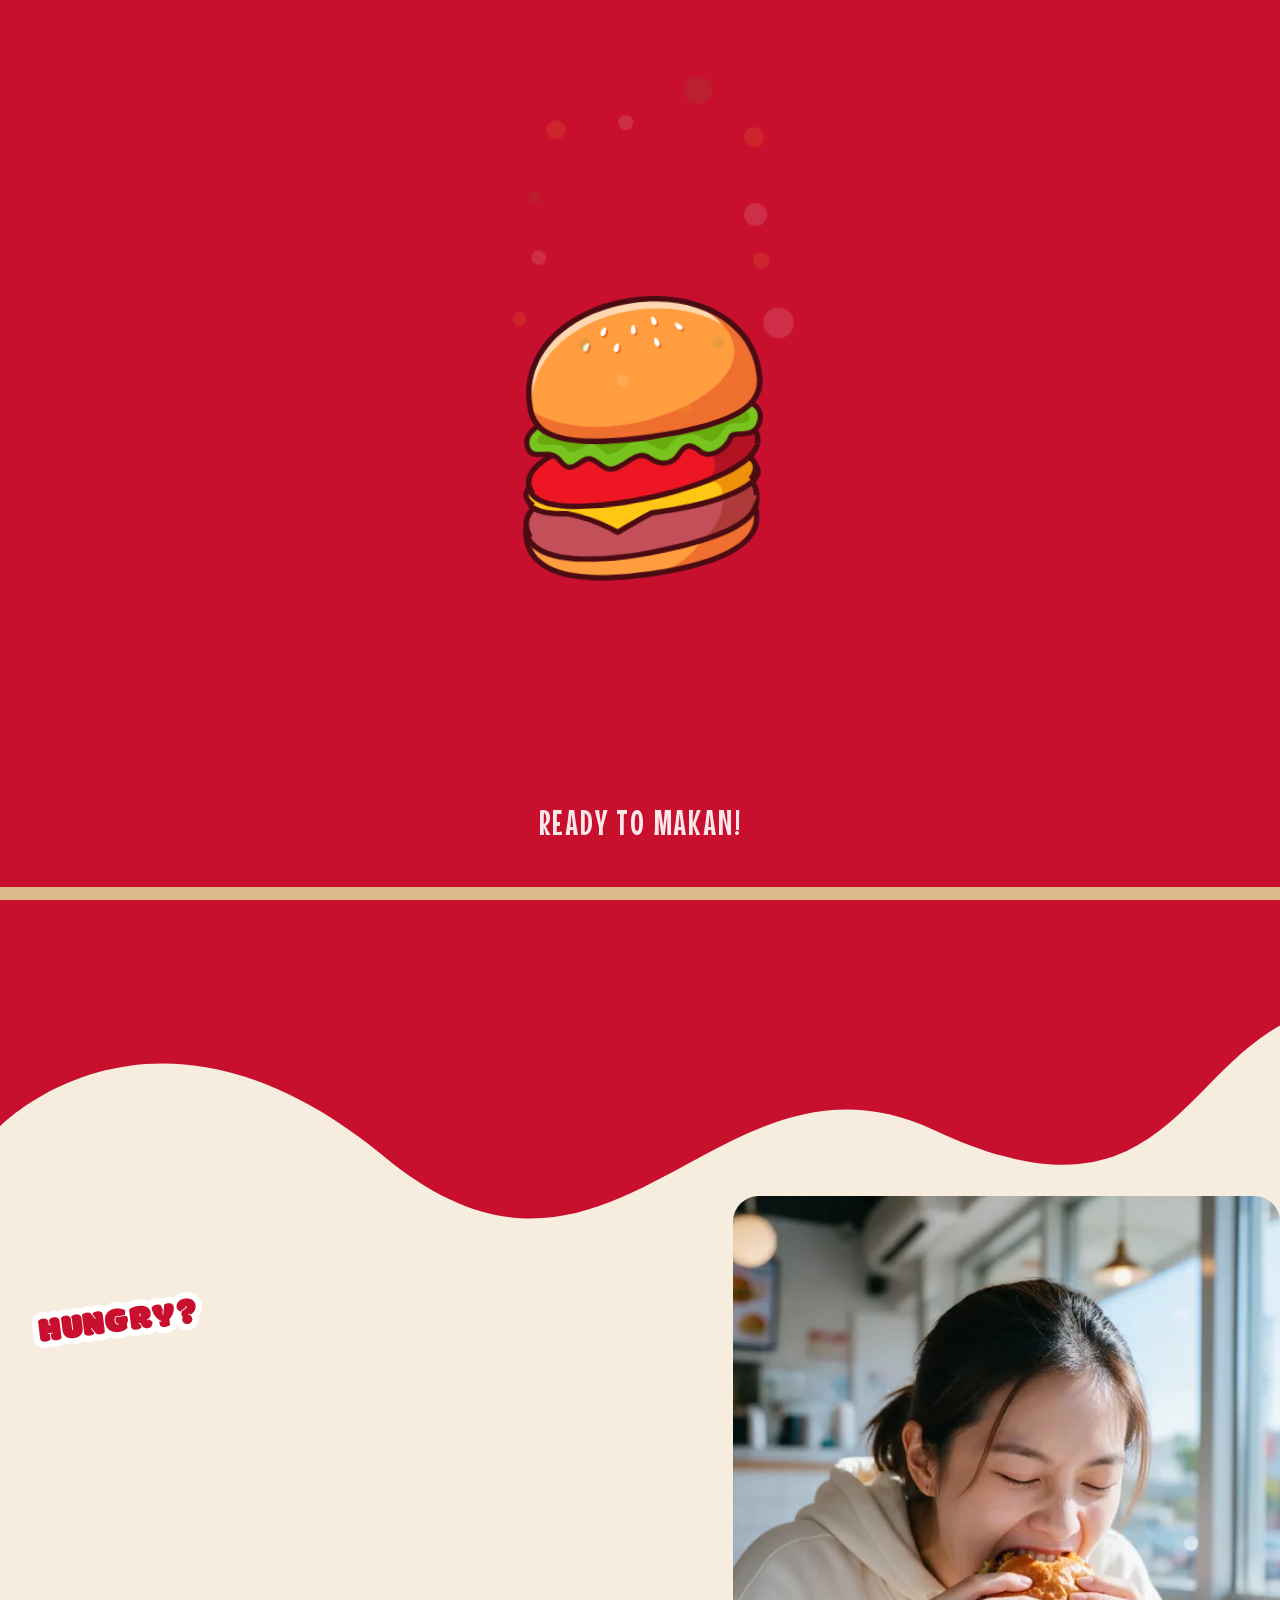
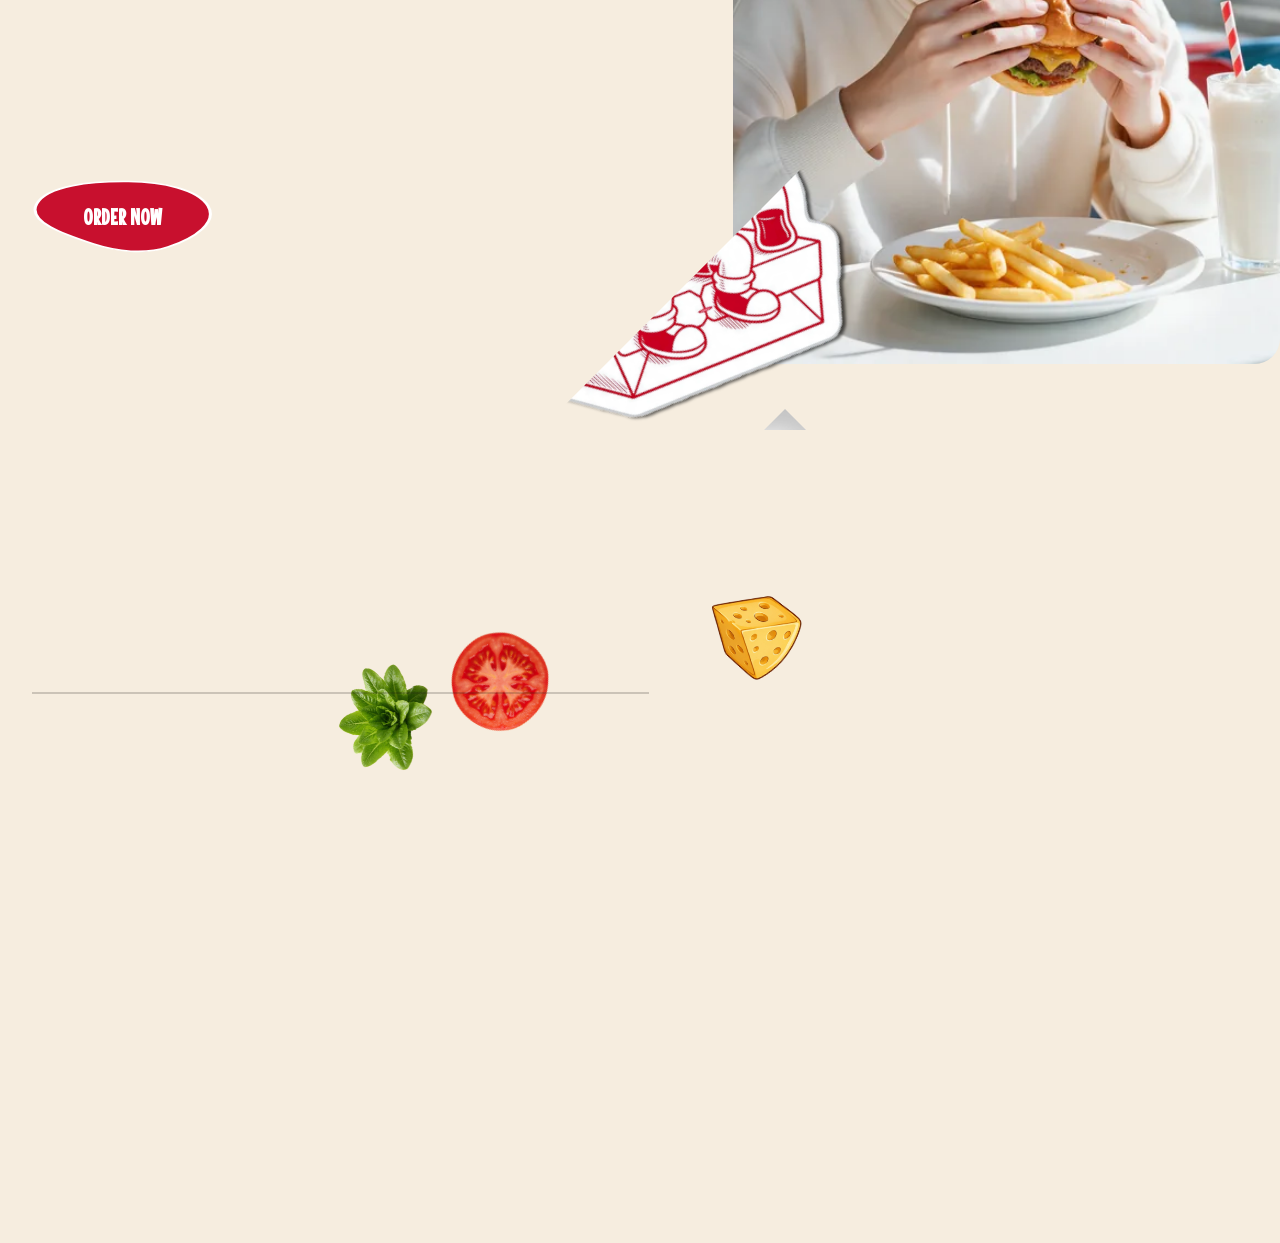
==== commit 26794afd: "Show the nav on the contact page The template stacks the contact section at z-index 999, level with " ====
--- a/contact/index.html
+++ b/contact/index.html
@@ -1,4 +1,4 @@
 <!DOCTYPE html>
-<html class="modak_e8c77bb9-module__To9VbG__variable mouse_memoirs_a09dbcb8-module__HOyvqG__variable h-full antialiased" lang="en"><head><meta charset="utf-8"/><meta content="width=device-width, initial-scale=1" name="viewport"/><title>Contact | Din's Smash Burgers</title><meta content="Party orders, questions or feedback for Din's Smash Burgers. Send us a message and the SS2 shop will reply." name="description"/><meta content="index, follow" name="robots"/><meta content="telephone=no, address=no, email=no" name="format-detection"/><meta content="Contact | Din's Smash Burgers" property="og:title"/><meta content="Party orders, questions or feedback for Din's Smash Burgers. Send us a message and the SS2 shop will reply." property="og:description"/><meta content="website" property="og:type"/><meta content="Din's Smash Burgers" property="og:site_name"/><meta content="#C8102E" name="theme-color"/><link href="../favicon.ico" rel="icon" sizes="48x48"/><link href="../assets/img/favicon-32.png" rel="icon" sizes="32x32" type="image/png"/><link href="../assets/img/favicon-96.png" rel="icon" sizes="96x96" type="image/png"/><link href="../assets/img/apple-touch-icon.png" rel="apple-touch-icon"/><link href="../assets/css/template.css?v=11" rel="stylesheet"/><link href="../assets/css/dins.css?v=11" rel="stylesheet"/><script>try{if(sessionStorage.getItem('dins:nav')){document.documentElement.classList.add('is-nav-enter')}}catch(e){}</script></head><body class="min-h-full flex flex-col" data-page="contact" data-prefix="../"><div aria-label="Page loading" aria-modal="true" class="fixed inset-0 h-dvh w-full flex flex-col items-center justify-center overflow-hidden" role="dialog" style="z-index:99999"><div aria-hidden="true" class="absolute inset-0 w-full h-full pointer-events-none z-0 overflow-hidden"><svg class="absolute inset-0 w-full h-full" preserveaspectratio="none" viewbox="0 0 100 100"><path d="M -1 -1 L 101 -1 L 101 101 Q 50 101 -1 101 Z" fill="#4A0B13"></path></svg><svg class="absolute inset-0 w-full h-full" preserveaspectratio="none" viewbox="0 0 100 100"><path d="M -1 -1 L 101 -1 L 101 101 Q 50 101 -1 101 Z" fill="#A87443"></path></svg><svg class="absolute inset-0 w-full h-full" preserveaspectratio="none" viewbox="0 0 100 100"><path d="M -1 -1 L 101 -1 L 101 101 Q 50 101 -1 101 Z" fill="#C8102E"></path></svg></div><div aria-hidden="true" class="relative w-[75vw] h-[80vw] mb-[12vw] max-w-[340px] max-h-[360px] md:max-w-[450px] md:max-h-[480px] flex items-center justify-center z-20 origin-bottom"><div class="absolute top-[40%] left-1/2 -translate-x-1/2 -translate-y-1/2 pointer-events-none z-30"><div class="absolute rounded-full w-2 h-2 md:w-3 md:h-3" style="background-color:#F2B01E;opacity:0"></div><div class="absolute rounded-full w-3 h-3 md:w-4 md:h-4" style="background-color:#fff;opacity:0"></div><div class="absolute rounded-full w-2 h-2 md:w-3 md:h-3" style="background-color:#5C8F2A;opacity:0"></div><div class="absolute rounded-full w-3 h-3 md:w-4 md:h-4" style="background-color:#F2B01E;opacity:0"></div><div class="absolute rounded-full w-2 h-2 md:w-3 md:h-3" style="background-color:#fff;opacity:0"></div><div class="absolute rounded-full w-3 h-3 md:w-4 md:h-4" style="background-color:#5C8F2A;opacity:0"></div><div class="absolute rounded-full w-2 h-2 md:w-3 md:h-3" style="background-color:#F2B01E;opacity:0"></div><div class="absolute rounded-full w-3 h-3 md:w-4 md:h-4" style="background-color:#fff;opacity:0"></div><div class="absolute rounded-full w-2 h-2 md:w-3 md:h-3" style="background-color:#5C8F2A;opacity:0"></div><div class="absolute rounded-full w-3 h-3 md:w-4 md:h-4" style="background-color:#F2B01E;opacity:0"></div><div class="absolute rounded-full w-2 h-2 md:w-3 md:h-3" style="background-color:#fff;opacity:0"></div><div class="absolute rounded-full w-3 h-3 md:w-4 md:h-4" style="background-color:#5C8F2A;opacity:0"></div><div class="absolute rounded-full w-2 h-2 md:w-3 md:h-3" style="background-color:#F2B01E;opacity:0"></div><div class="absolute rounded-full w-3 h-3 md:w-4 md:h-4" style="background-color:#fff;opacity:0"></div></div><div class="absolute left-1/2 -translate-x-1/2 will-change-transform" style="bottom:0%;width:w-[94%];height:h-[32%];z-index:10;opacity:0"><svg class="size-full" fill="none" viewbox="0 0 2002 712" xmlns="http://www.w3.org/2000/svg"><path d="M1112.73 640.522C1108.02 641.517 1104.03 642.398 1100.51 643.203C1096.28 644.12 1092.25 644.764 1088.02 645.683C483.045 768.101 28.1004 676.2 23.5664 288.686L1749.67 37.9724L1942.85 10.0273C2122.13 388.1 1575.96 545.369 1112.73 640.522Z" fill="#FF9D3F"></path><path d="M1112.73 640.522C1197.48 620.176 1474.53 532.886 1552.63 251.778C1581.96 146.204 1657.64 78.2004 1749.67 37.9724L1942.85 10.0273C2122.13 388.1 1575.96 545.369 1112.73 640.522Z" fill="#EF6F2E"></path><path d="M626.514 711.929C395.254 711.929 230.279 668.614 126.924 581.551C44.1109 511.793 1.407 413.382 0 289.051L47.344 288.514C48.609 399.996 84.619 484.005 157.432 545.338C234.199 610.006 354.004 648.771 513.526 660.558C664.854 671.742 856.861 658.881 1084.22 622.34C1409.01 570.135 1818.97 464.574 1927.53 258.133C1965.28 186.348 1963.27 108.553 1921.38 20.3081L1964.16 0C2012.2 101.214 2013.98 195.476 1969.44 280.171C1851.78 503.931 1427.19 615.171 1091.73 669.087C914.205 697.62 759.405 711.929 626.514 711.929Z" fill="#4A0B13"></path></svg></div><div class="absolute left-1/2 -translate-x-1/2 will-change-transform" style="bottom:4%;width:w-[98%];height:h-[32%];z-index:11;opacity:0"><svg class="size-full" fill="none" viewbox="0 0 2019 842" xmlns="http://www.w3.org/2000/svg"><path d="M1478.39 681.909C1349.65 717.55 1211.01 746.018 1079.86 769.646C588.972 857.548 27.0443 846.188 23.7773 551.824L1736.83 257.49L1963.75 218.562C2089.43 445.236 1818.79 587.903 1478.39 681.909Z" fill="#C34F59"></path><path d="M1478.39 681.909C1478.39 681.909 1673.32 610.169 1704.99 356.415C1709.7 318.953 1720.97 286.034 1736.83 257.49L1963.75 218.562C2089.42 445.236 1818.79 587.903 1478.39 681.909Z" fill="#AF3A3A"></path><path d="M583.696 841.342C557.929 841.342 532.768 840.861 508.262 839.892C310.049 832.067 167.3 793.156 83.975 724.24C29.034 678.793 0.777 620.91 0 552.197L47.344 551.66C47.969 606.567 69.82 651.084 114.155 687.754C283.296 827.654 721.738 809.729 1075.66 746.294C1306.85 704.858 1486.94 660.593 1626.24 610.967C1807.02 546.555 1918.07 473.118 1956.3 392.698C1980.21 342.393 1975.89 289.158 1943.09 229.949L1984.51 207C2024.68 279.517 2029.58 348.833 1999.06 413.028C1922.53 574.027 1631.76 694.735 1084.01 792.901C905.864 824.829 734.614 841.342 583.696 841.342Z" fill="#4A0B13"></path><path d="M540.407 159.433C669.151 123.792 807.79 95.3242 938.94 71.6962C1429.82 -16.2058 1991.75 -4.84583 1995.02 289.518L281.964 583.852L55.0455 622.779C-70.6305 396.105 200.006 253.439 540.407 159.433Z" fill="#C34F59"></path><path d="M1449 9.38611e-06C1449 9.38611e-06 1654.99 57.1859 1688.45 259.46C1693.43 289.322 1705.34 315.563 1722.1 338.316L1961.88 369.346C2094.69 188.658 1808.7 74.9347 1449 9.38611e-06Z" fill="#AF3A3A"></path><path d="M1435.1 -0.000366211C1460.87 -0.000366211 1486.03 0.480829 1510.53 1.44983C1708.75 9.27483 1851.5 48.1857 1934.82 117.102C1989.76 162.549 2018.02 220.432 2018.8 289.145L1971.45 289.682C1970.83 234.775 1948.98 190.258 1904.64 153.588C1735.5 13.6878 1297.06 31.6127 943.133 95.0477C711.946 136.484 531.854 180.749 392.562 230.375C211.781 294.787 100.726 368.224 62.4988 448.644C38.5828 498.949 42.9038 552.184 75.7068 611.393L34.2908 634.342C-5.88523 561.825 -10.7821 492.509 19.7349 428.314C96.2679 267.315 387.035 146.607 934.784 48.4408C1112.93 16.5128 1284.18 -0.000366211 1435.1 -0.000366211Z" fill="#4A0B13"></path></svg></div><div class="absolute left-1/2 -translate-x-1/2 will-change-transform" style="bottom:9%;width:w-[94%];height:h-[26%];z-index:12;opacity:0"><svg class="size-full" fill="none" viewbox="0 0 2079 931" xmlns="http://www.w3.org/2000/svg"><path d="M1748.64 564.117C1591.25 627.428 1380.75 683.909 1137.02 722.602C990.734 808.207 841.714 907.134 841.714 907.134C661.961 810.651 477.538 774.719 412.448 764.454C397.941 761.909 383.264 761.337 368.302 762.025C311.135 764.837 145.591 767.945 81.243 712.101C2.56903 644.202 86.1771 536.034 86.1771 536.034L1987.12 232.348C2138.45 322.917 2024.42 453.692 1748.64 564.117Z" fill="#FFC614"></path><path d="M1748.63 564.117L1721.12 559.275C1721.12 559.275 1785.15 515.74 1715.2 453.741C1683.77 425.943 1730.86 337.223 1802.92 261.774L1987.11 232.348C2138.45 322.917 2024.42 453.692 1748.63 564.117Z" fill="#ED900A"></path><path d="M841.731 930.808C837.893 930.808 834.05 929.878 830.545 928C655.555 834.182 477.327 798.652 408.821 787.729C395.974 785.686 383.108 785.02 369.5 785.711C301.419 789.141 135.525 790.572 65.642 730.108C-9.84103 664.791 33.879 565.101 67.542 521.517L105.013 550.458C102.205 554.132 36.136 641.956 96.629 694.302C143.113 734.522 266.824 743.455 367.117 738.421C383.826 737.574 400.364 738.434 416.272 740.968C485.52 752.008 663.162 787.373 840.408 879.656C878.572 854.624 1003.46 773.408 1125.14 702.095C1127.69 700.601 1130.49 699.597 1133.41 699.136C1379.06 660.222 1605.58 599.912 1771.23 529.312C1924.25 464.098 2018.47 393.274 2029.76 335C2031.89 324.011 2038.36 290.569 1975 252.62L1999.32 212C2075.22 257.454 2083.04 308.872 2076.24 344.002C2046.49 497.686 1663.94 662.452 1145.24 745.201C1002.37 829.137 856.286 925.888 854.816 926.865C850.867 929.485 846.306 930.808 841.731 930.808Z" fill="#4A0B13"></path><path d="M329.548 366.693C486.933 303.382 697.434 246.9 941.163 208.207C1087.45 122.602 1236.47 23.6754 1236.47 23.6754C1416.22 120.158 1600.65 156.09 1665.74 166.355C1680.24 168.9 1694.92 169.473 1709.88 168.785C1767.05 165.973 1932.59 162.864 1996.94 218.708C2075.61 286.607 1992.01 394.776 1992.01 394.776L91.0654 698.461C-60.2706 607.892 53.7606 477.118 329.548 366.693Z" fill="#FFC614"></path><path d="M1583.53 210.89L1552.6 229.282C1552.6 229.282 1646 236.927 1586.77 329.425C1560.14 370.928 1650.98 428.748 1766.44 461.704L1997.7 395.509C2142.87 235.496 1955.72 172.867 1583.53 210.89Z" fill="#ED900A"></path><path d="M1236.45 0C1240.29 0 1244.13 0.930105 1247.64 2.80811C1422.63 96.6261 1600.86 132.156 1669.36 143.079C1682.21 145.122 1695.08 145.787 1708.68 145.096C1776.76 141.666 1942.66 140.235 2012.54 200.699C2088.02 266.016 2044.3 365.706 2010.64 409.29L1973.17 380.35C1975.98 376.676 2042.05 288.851 1981.55 236.505C1935.07 196.285 1811.36 187.352 1711.07 192.386C1694.36 193.233 1677.82 192.374 1661.91 189.84C1592.66 178.8 1415.02 143.434 1237.78 51.1511C1199.61 76.1831 1074.72 157.399 953.045 228.712C950.496 230.206 947.693 231.21 944.778 231.671C699.124 270.585 472.605 330.895 306.951 401.495C153.938 466.71 59.7097 537.533 48.4257 595.807C46.2967 606.796 39.8216 640.238 103.187 678.187L78.8605 718.807C2.96247 673.353 -4.86059 621.935 1.94141 586.805C31.6974 433.121 414.247 268.355 932.943 185.606C1075.82 101.67 1221.9 4.92012 1223.37 3.94312C1227.32 1.32312 1231.88 0 1236.45 0Z" fill="#4A0B13"></path></svg></div><div class="absolute left-1/2 -translate-x-1/2 will-change-transform" style="bottom:15%;width:w-[90%];height:h-[28%];z-index:13;opacity:0"><svg class="size-full" fill="none" viewbox="0 0 2040 901" xmlns="http://www.w3.org/2000/svg"><path d="M1548.31 711.413C1385.47 764.899 1201.07 806.756 1032.02 833.52C556.607 908.739 -51.331 913.725 31.344 621.675L1637.49 344.421L1982.2 284.976C2106.63 455.205 1868.86 605.748 1548.31 711.413Z" fill="#EF1624"></path><path d="M1548.31 711.413C1385.47 764.899 1201.07 806.756 1032.02 833.52C556.607 908.739 -51.331 913.725 31.344 621.675L1637.49 344.421L1982.2 284.976C2106.63 455.205 1868.86 605.748 1548.31 711.413Z" fill="#EF1624"></path><path d="M1548.31 711.413L1548.03 711.214C1548.03 711.214 1685.36 637.981 1621.97 496.895C1601.32 451.331 1610.77 396.338 1637.49 344.422L1982.19 284.977C2106.63 455.205 1868.86 605.748 1548.31 711.413Z" fill="#B21222"></path><path d="M526.842 900.636C500.446 900.636 474.869 900.17 450.236 899.232C242.14 891.305 104.352 850.926 40.6952 779.215C1.17819 734.703 -9.62683 679.559 8.57617 615.314L54.1332 628.222C40.4322 676.584 47.6192 715.693 76.1062 747.782C198.611 885.787 665.671 867.579 1028.4 810.053C1437.6 745.158 1910.92 595.588 1983.18 420.546C1999.89 380.07 1993.33 340.285 1963.13 298.915L2001.38 271C2041.54 326.024 2050.14 382.416 2026.94 438.612C1988.22 532.411 1861.04 620.653 1648.94 700.885C1476.64 766.061 1258.9 821.439 1035.81 856.82C855.226 885.46 677.692 900.633 526.842 900.636Z" fill="#4A0B13"></path><path d="M491.339 319.223C654.182 265.737 838.575 223.88 1007.63 197.116C1483.04 121.897 2090.98 116.911 2008.3 408.961L402.16 686.215L57.4525 745.66C-66.9845 575.431 170.789 424.888 491.339 319.223Z" fill="#EF1624"></path><path d="M491.339 319.223C654.182 265.737 838.575 223.88 1007.63 197.116C1483.04 121.897 2090.98 116.911 2008.3 408.961L402.16 686.215L57.4525 745.66C-66.9845 575.431 170.789 424.888 491.339 319.223Z" fill="#EF1624"></path><path d="M1423.25 175.139L1423.07 175.427C1423.07 175.427 1577.83 191.885 1571.91 346.44C1569.84 396.422 1599.2 443.871 1643.41 482L1985.29 407.987C2036.9 203.54 1760.04 153.03 1423.25 175.139Z" fill="#B21222"></path><path d="M1512.81 130C1539.2 130 1564.78 130.466 1589.41 131.404C1797.51 139.331 1935.3 179.71 1998.95 251.421C2038.47 295.933 2049.28 351.077 2031.07 415.322L1985.52 402.414C1999.22 354.052 1992.03 314.943 1963.54 282.854C1841.04 144.849 1373.98 163.057 1011.25 220.583C602.053 285.478 128.732 435.048 56.4712 610.09C39.7622 650.566 46.3204 690.351 76.5154 731.721L38.2732 759.636C-1.89281 704.612 -10.4917 648.22 12.7073 592.024C51.4283 498.225 178.605 409.983 390.705 329.751C563.005 264.575 780.749 209.197 1003.84 173.816C1184.42 145.176 1361.96 130.003 1512.81 130Z" fill="#4A0B13"></path></svg></div><div class="absolute left-1/2 -translate-x-1/2 will-change-transform" style="bottom:21%;width:w-[100%];height:h-[30%];z-index:14;opacity:0"><svg class="size-full" fill="none" viewbox="0 0 2144 761" xmlns="http://www.w3.org/2000/svg"><path d="M2113.14 210.605C2069.73 374.099 1884.72 279.674 1862.08 364.729C1839.41 449.549 1702.39 576.458 1602.85 507.273C1503.11 438.364 1459.71 454.293 1407.5 547.478C1355.56 640.862 1255.63 665.092 1146.54 600.105C1037.74 535.318 964.396 654.488 855.806 709.76C747.018 765.307 706.571 670.393 617.249 648.44C527.963 626.725 461.374 821.637 345.821 691.802C230.031 562.007 98.055 714.366 37.666 592.008C-22.486 469.612 128.761 380.054 128.761 380.054L570.779 240.398C570.779 240.398 611.031 235.183 677.397 226.039C944.944 190.346 1636.92 95.1151 1817.35 49.7591C1828.34 47.0321 1837.16 44.406 1844.08 42.085C1995.82 -9.38301 2156.82 47.31 2113.14 210.605Z" fill="#77C41E"></path><path d="M1937.19 223.154C1813.9 228.994 1816.65 253.837 1767.31 337.569C1717.96 421.301 1669.34 421.289 1605.25 379.259C1541.13 336.993 1438.32 359.982 1378.78 399.639C1319.47 439.259 1299.82 543.042 1227.68 512.996C1155.31 482.989 1040.16 404.384 942.933 489.688C845.743 575.229 771.574 623.787 718.821 569.008C666.066 514.228 600.074 508.97 600.074 508.97C371.775 653.381 423.19 590.225 360.553 555.743C297.64 521.063 156.661 574.459 125.342 536.675C94.0217 498.893 188.608 407.691 188.608 407.691L677.401 226.041C944.948 190.348 1636.92 95.1172 1817.36 49.7612C1873.63 62.6512 1919.88 75.1983 1944.16 85.6613C2044.26 129.472 2060.25 217.352 1937.19 223.154Z" fill="#69AA0C"></path><path d="M1836.58 20.1211C1939.02 -14.541 2041.76 -2.57263 2098.37 50.4229C2140.42 89.7914 2153.69 148.772 2135.63 216.589C2120.93 271.753 2091.93 301.649 2058.71 318.633C2025.46 335.634 1987.95 339.716 1956.2 343.167C1933.27 345.66 1916.59 347.927 1905.04 351.842C1899.26 353.802 1894.73 356.184 1891.34 359.24C1887.94 362.303 1885.71 366.024 1884.49 370.62C1876.72 399.819 1856.35 434.747 1827.94 466.042C1799.53 497.333 1763.13 524.952 1723.38 539.573C1674.29 557.621 1628.05 553.043 1589.6 526.392C1567.62 511.152 1548.95 500.557 1533.02 494.406C1517.09 488.256 1503.86 486.534 1492.79 489.099C1482.39 491.513 1472.19 498.138 1461.58 509.55C1451.3 520.604 1440.62 536.175 1428.98 556.836L1427.85 558.852C1400.51 607.922 1360.56 640.686 1312.35 653.642C1258.17 668.202 1197.29 656.903 1136.17 620.886L1134.73 620.03C1104.84 602.235 1079.01 600.587 1051.74 610.213C1024.51 619.819 995.856 640.653 960.268 667.735C931.053 689.963 900.893 712.916 866.33 730.513C824.99 751.563 791.316 753.509 762.234 746.446C733.126 739.376 708.58 723.273 685.493 708.123C661.731 692.533 639.205 677.745 611.764 671.026H611.763C599.646 668.071 587.179 671.681 574.108 678.875C561.038 686.069 547.28 696.893 532.565 708.475C502.779 731.921 466.682 760.304 424.762 760.304C395.52 760.306 363.351 746.498 328.436 707.314C302.813 678.564 276.891 665.727 250.437 660.921C224.01 656.12 197.076 659.341 169.469 662.642C142.194 665.902 113.217 669.356 86.4717 662.709C59.7713 656.073 35.2587 639.355 16.9492 602.158C-10.6093 546.166 -0.331268 494.367 24.1885 452.188C48.5992 410.196 87.1162 377.765 116.409 360.318L140.033 400.2C135.178 403.151 103.806 422.869 78.7969 453.898C52.7493 486.216 33.5347 530.901 58.5322 581.688C69.0851 603.126 81.4117 613.587 98.1904 617.796C114.9 621.988 135.979 619.962 163.972 616.619C193.378 613.103 226.295 609.172 260.292 615.566C294.268 621.956 329.346 638.665 363.041 676.476C389.567 706.243 410.844 716.231 432.553 713.124C443.378 711.574 454.261 706.774 465.902 699.638C477.543 692.502 489.975 683.01 503.895 672.054C521.017 658.577 539.239 644.245 558.949 634.688C578.647 625.139 599.798 620.377 622.784 626.007C657.943 634.614 686.054 653.054 710.919 669.372C732.809 683.737 751.754 696.178 772.546 701.276C793.377 706.384 816.015 704.117 845.298 689.207C876.156 673.499 904.667 651.799 932.194 630.851C965.872 605.225 1000.04 579.227 1037 566.301C1073.93 553.389 1113.64 553.522 1158.44 580.212C1208.96 610.3 1258.03 620.257 1300.32 608.881C1336.19 599.24 1366.28 574.119 1387.37 536.287C1398.52 516.283 1411.26 495.744 1426.73 478.928C1441.95 462.377 1459.78 449.456 1481.29 444.192L1482.31 443.948C1518.37 435.58 1559.56 449.171 1616 488.298C1641.91 506.255 1672.68 508.841 1707.38 496.073C1738.69 484.558 1768.67 461.842 1792.36 436.215C1816.05 410.592 1833.5 382.007 1839.69 358.712C1846.46 333.24 1862.79 319.098 1883.2 310.686C1903.64 302.259 1928.14 299.593 1951.19 297.088C1981.54 293.788 2011.16 290.574 2035.83 278.239C2060.55 265.883 2080.25 244.395 2090.84 204.659C2104.66 152.8 2096.58 112.244 2066.69 84.2598C2044.81 63.779 2012.23 51.5364 1974.53 48.002C1936.82 44.467 1893.95 49.6383 1851.43 64.0273C1813.41 76.8942 1717.43 95.4121 1594.08 116.049C1470.74 136.682 1320.08 159.426 1172.75 180.747C880.062 223.103 600.492 259.844 574.276 263.28L568.254 217.324C582.544 215.448 858.436 179.154 1150.86 136.984C1299.51 115.548 1452.43 92.5943 1577.44 71.8701C1702.43 51.1496 1799.56 32.65 1836.58 20.1211Z" fill="#4A0B13" stroke="#4A0B13"></path><path d="M127.934 383.653L579.439 236.751" stroke="#4A0B13" stroke-width="44"></path></svg></div><div class="absolute left-1/2 -translate-x-1/2 will-change-transform" style="bottom:27%;width:w-[94%];height:h-[34%];z-index:15;opacity:0"><svg class="size-full" fill="none" viewbox="0 0 2006 1267" xmlns="http://www.w3.org/2000/svg"><path d="M1977.59 683.113C1985.03 767.741 1954.42 853.098 1892.23 911.169C1760.29 1034.84 1492.36 1127.48 1065.66 1195.64C638.96 1263.81 355.503 1259.26 191.599 1182.85C114.406 1147.05 58.7267 1075.48 39.1947 992.783C-74.5373 510.644 345.286 127.052 881.266 41.4256C1067.59 11.6596 1251.8 20.3976 1414.58 65.3806C1414.58 65.3806 1414.81 65.3426 1414.85 65.5796C1720.27 149.766 1950.24 361.237 1977.59 683.113Z" fill="#FF9D3F"></path><path d="M938.689 316.516C939.031 337.715 929.901 343.742 918.522 343.926C907.143 344.11 897.824 338.38 897.482 317.181C897.14 295.982 905.905 267.34 917.284 267.157C928.664 266.973 938.347 295.317 938.689 316.516Z" fill="#EF6F2E"></path><path d="M534.134 481.498C524.782 500.526 513.909 501.733 503.695 496.713C493.481 491.693 487.795 482.347 497.147 463.319C506.499 444.291 527.348 422.786 537.562 427.806C547.776 432.826 543.486 462.47 534.134 481.498Z" fill="#EF6F2E"></path><path d="M794.681 477.165C787.759 497.205 777.119 499.75 766.362 496.034C755.605 492.318 748.805 483.749 755.727 463.709C762.649 443.669 780.673 419.746 791.43 423.462C802.187 427.178 801.603 457.125 794.681 477.165Z" fill="#EF6F2E"></path><path d="M1111.95 228.596C1120.03 248.198 1113.74 257.15 1103.22 261.486C1092.69 265.823 1081.92 263.903 1073.85 244.3C1065.77 224.698 1063.44 194.836 1073.96 190.499C1084.48 186.163 1103.87 208.994 1111.95 228.596Z" fill="#EF6F2E"></path><path d="M1140.77 409.004C1148.85 428.606 1142.56 437.557 1132.04 441.894C1121.52 446.231 1110.75 444.311 1102.67 424.708C1094.59 405.106 1092.26 375.244 1102.78 370.907C1113.3 366.571 1132.69 389.402 1140.77 409.004Z" fill="#EF6F2E"></path><path d="M1323.27 261.058C1339.26 274.984 1337.63 285.802 1330.16 294.384C1322.68 302.965 1312.19 306.061 1296.2 292.135C1280.21 278.209 1264.79 252.536 1272.26 243.954C1279.74 235.371 1307.28 247.132 1323.27 261.058Z" fill="#EF6F2E"></path><path d="M679.341 346.378C670.496 365.647 659.658 367.141 649.316 362.393C638.973 357.645 633.041 348.453 641.887 329.184C650.732 309.915 671.005 287.866 681.348 292.614C691.69 297.363 688.187 327.11 679.341 346.378Z" fill="#EF6F2E"></path><g opacity="0.6"><path d="M1958.07 556.172C1869.94 349.997 1680.22 210.863 1446.5 146.34C1446.46 146.104 1446.22 146.142 1446.22 146.142C1283.45 101.158 1099.24 92.4185 912.914 122.186C381.911 207.017 -35.2639 584.35 68.0131 1060.38C56.5921 1039.11 47.8261 1016.2 42.3041 992.286C-71.4279 510.147 348.395 126.556 884.375 40.9295C1070.7 11.1635 1254.91 19.9015 1417.69 64.8845C1417.69 64.8845 1417.92 64.8465 1417.96 65.0835C1681.18 137.777 1888.52 304.973 1958.07 556.172Z" fill="white"></path></g><path d="M1980.7 682.616C1988.14 767.244 1957.53 852.601 1895.33 910.672C1763.39 1034.34 1495.46 1126.98 1068.76 1195.15C642.067 1263.32 358.609 1258.76 194.705 1182.36C117.512 1146.56 61.8328 1074.98 42.3008 992.286C780.81 1442.44 2487.22 605.831 1417.96 65.0835C1723.37 149.269 1953.34 360.74 1980.7 682.616Z" fill="#EF6F2E"></path><path d="M560.57 1266.54C398.861 1266.55 274.447 1245.65 184.701 1203.82C102.606 1165.74 40.7459 1088.69 19.2619 997.73C-25.6451 807.354 8.31997 620.618 117.485 457.703C191.894 346.661 301.528 247.71 434.541 171.551C565.649 96.4826 719.907 43.2306 880.64 17.5516C1041.39 -8.12936 1204.58 -5.58839 1352.55 24.9096C1502.68 55.8476 1637.68 115.73 1742.95 198.086C1897.38 318.887 1987.74 485.745 2004.29 680.615C2012.45 773.642 1977.76 866.108 1911.49 927.976C1776.05 1054.93 1501.61 1149.98 1072.51 1218.53C872.225 1250.52 702.103 1266.54 560.57 1266.54ZM1098.98 47.4066C1029.8 47.4066 959.134 52.9606 888.109 64.3086C572.538 114.722 299.159 271.638 156.82 484.06C55.1699 635.762 23.539 809.624 65.345 986.853C83.514 1063.79 135.599 1128.84 204.666 1160.88C364.153 1235.22 645.555 1238.78 1065.03 1171.77C1484.49 1104.76 1750.79 1013.7 1879.14 893.399C1934.9 841.348 1964.03 763.34 1957.11 684.691C1957.11 684.669 1957.11 684.645 1957.11 684.62C1941.71 503.206 1857.57 347.862 1713.78 235.382C1557.71 113.291 1337.21 47.4066 1098.98 47.4066Z" fill="#4A0B13"></path><path d="M921.549 299.667C921.891 320.866 912.761 326.893 901.382 327.077C890.003 327.261 880.684 321.531 880.342 300.332C880 279.133 888.765 250.491 900.144 250.308C911.524 250.123 921.208 278.467 921.549 299.667Z" fill="white"></path><path d="M516.993 464.648C507.641 483.676 496.768 484.883 486.554 479.863C476.34 474.843 470.654 465.498 480.006 446.469C489.358 427.441 510.207 405.936 520.421 410.956C530.635 415.977 526.345 445.62 516.993 464.648Z" fill="white"></path><path d="M777.541 460.314C770.619 480.354 759.979 482.899 749.222 479.183C738.465 475.467 731.665 466.898 738.587 446.858C745.509 426.818 763.534 402.895 774.29 406.611C785.048 410.327 784.464 440.274 777.541 460.314Z" fill="white"></path><path d="M1094.81 211.746C1102.89 231.348 1096.6 240.299 1086.08 244.636C1075.55 248.973 1064.78 247.053 1056.7 227.45C1048.63 207.847 1046.3 177.986 1056.82 173.649C1067.34 169.313 1086.73 192.143 1094.81 211.746Z" fill="white"></path><path d="M1123.63 392.155C1131.71 411.757 1125.42 420.708 1114.9 425.045C1104.37 429.382 1093.6 427.462 1085.53 407.859C1077.45 388.257 1075.12 358.395 1085.64 354.058C1096.16 349.722 1115.55 372.552 1123.63 392.155Z" fill="white"></path><path d="M1306.13 244.208C1322.12 258.134 1320.49 268.952 1313.02 277.534C1305.54 286.116 1295.05 289.211 1279.06 275.285C1263.07 261.359 1247.65 235.686 1255.12 227.104C1262.6 218.522 1290.14 230.282 1306.13 244.208Z" fill="white"></path><path d="M662.201 329.529C653.356 348.798 642.518 350.292 632.176 345.544C621.833 340.796 615.901 331.604 624.747 312.335C633.592 293.066 653.865 271.017 664.208 275.765C674.551 280.513 671.047 310.26 662.201 329.529Z" fill="white"></path></svg></div></div><div class="flex absolute bottom-[4vw] max-md:bottom-[20vw] flex-col items-center mt-[6vw] md:mt-[10vw] z-20 w-full px-6"><div aria-live="polite" class="font-mouse-memoirs text60 text-white/90 tracking-wider uppercase mt-[3vw] md:mt-[1.5vw] text-center min-h-[1.5em]">FIRING UP THE FLAT-TOP...</div></div><div aria-label="Loading progress" aria-valuemax="100" aria-valuemin="0" aria-valuenow="0" class="w-full loader-bar absolute bottom-0 left-0 h-[2vw] md:h-[1vw] bg-white/15 overflow-hidden mt-[2vw] md:mt-[1vw]" role="progressbar"><div class="h-full bg-mustard transition-all duration-75" style="width:0%"></div></div></div><div class="relative w-full h-full"><div aria-hidden="true" class="fixed inset-0 z-998 bg-red/30 backdrop-blur-md" style="opacity:0;pointer-events:none"></div><nav class="fixed top-0 left-0 w-full z-999 flex items-center justify-between px-[2.5vw] max-md:px-[4vw] py-[1vw] max-md:py-[4vw]"><a class="font-modak hover:scale-105 transition-all duration-300 text-red text-stroke-small text-[4vw] max-md:text-[10vw] leading-none" href="../">DIN'S</a><div class="flex items-center gap-[1vw] max-md:gap-[3vw]"><a class="font-mouse-memoirs hover:scale-105 transition-all duration-300 flex items-center justify-center text-[1.3vw] max-md:text-[4vw] uppercase tracking-wide text-beige bg-red px-[1.6vw] py-[.5vw] max-md:px-[5vw] max-md:py-[1.8vw] group rounded-full hover:bg-black" data-cursor-hide="true" href="../menu/"><span class="overflow-hidden relative inline-block group"><span class="block group-hover:-translate-y-full translate-y-0 transition-all duration-300">Burgers</span><span aria-hidden="true" class="block absolute inset-0 w-full h-full group-hover:translate-y-0 translate-y-full transition-all duration-300">Burgers</span></span></a><div class="relative"><button aria-controls="main-menu" aria-expanded="false" aria-label="Toggle menu" class="hover:scale-105 flex items-center gap-[.6vw] max-md:gap-[2vw] px-[1.4vw] py-[.5vw] max-md:px-[4vw] group max-md:py-[1.8vw] rounded-full cursor-pointer transition-all duration-400 border-[.15vw] max-md:border-[.4vw] bg-transparent border-black/20 hover:border-black" data-cursor-hide="true"><span class="font-mouse-memoirs flex items-center justify-center uppercase text-[1.3vw] max-md:text-[4vw] tracking-wide transition-colors duration-300 text-black"><span class="overflow-hidden relative inline-block group"><span class="block group-hover:-translate-y-full translate-y-0 transition-all duration-300">Menu</span><span aria-hidden="true" class="block absolute inset-0 w-full h-full group-hover:translate-y-0 translate-y-full transition-all duration-300">Menu</span></span></span><div aria-hidden="true" class="relative shrink-0 w-[1.2vw] h-[1.2vw] max-md:w-[3.5vw] max-md:h-[3.5vw]"><span class="bg-black absolute left-0 top-0 block w-full h-[.15vw] max-md:h-[.5vw] rounded-full origin-center"></span><span class="bg-black absolute left-0 top-1/2 block w-[70%] h-[.15vw] max-md:h-[.5vw] rounded-full origin-center -translate-y-1/2"></span><span class="bg-black absolute left-0 bottom-0 block w-full h-[.15vw] max-md:h-[.5vw] rounded-full origin-center"></span></div></button><div class="absolute top-[calc(100%+1vw)] right-0 w-[18vw] max-md:w-[91vw] bg-red rounded-[1.2vw] max-md:rounded-[4vw] p-[2vw] max-md:mt-[5vw] max-md:p-[6vw] shadow-[0_1vw_3vw_rgba(30,25,21,.25)]" id="main-menu" role="menu" style="opacity:0;scale:0.3;transform-origin:top right;pointer-events:none"><div class="flex flex-col gap-[.6vw] max-md:gap-[2vw]"><a class="font-modak text-[2.4vw] max-md:text-[8vw] text-beige leading-[1.1] uppercase hover:text-mustard hover:scale-105 transition-transform duration-300 transform inline-block" href="../" role="menuitem">Home</a><a class="font-modak text-[2.4vw] max-md:text-[8vw] text-beige leading-[1.1] uppercase hover:text-mustard hover:scale-105 transition-transform duration-300 transform inline-block" data-target="about" href="../" role="menuitem">About</a><a class="font-modak text-[2.4vw] max-md:text-[8vw] text-beige leading-[1.1] uppercase hover:text-mustard hover:scale-105 transition-transform duration-300 transform inline-block" href="../ingredients/" role="menuitem">Ingredients</a><a class="font-modak text-[2.4vw] max-md:text-[8vw] text-beige leading-[1.1] uppercase hover:text-mustard hover:scale-105 transition-transform duration-300 transform inline-block" data-target="map" href="../" role="menuitem">Locations</a><a class="font-modak text-[2.4vw] max-md:text-[8vw] text-beige leading-[1.1] uppercase hover:text-mustard hover:scale-105 transition-transform duration-300 transform inline-block" href="../contact/" role="menuitem">Contact</a></div><div class="mt-[1.5vw] max-md:mt-[4vw] pt-[1vw] max-md:pt-[3vw] border-t border-beige/20"><p class="font-mouse-memoirs text-[.9vw] max-md:text-[3.5vw] text-beige/85 uppercase tracking-[.2em]">Est. 2019 · SS2, Petaling Jaya</p></div></div></div></div></nav><section class="h-screen max-md:h-fit z-999 bg-red w-full flex items-center justify-center relative overflow-hidden self" data-nav-dark="true" id="contact-form"><div class="w-[20vw] max-md:w-[25vw] max-md:hidden h-auto absolute top-[8vw] max-md:top-[30vw] left-[5vw] max-md:-left-[4vw] z-50" style="--sticker-rotate:30deg;--sticker-p:20%;--sticker-peelback-hover:30%;--sticker-peelback-active:40%;--sticker-peel-easing:power3.out;--sticker-peel-hover-easing:power2.out;--sticker-width:100%;--sticker-shadow-opacity:0.6;--sticker-lighting-constant:0.1;--peel-direction:0deg;--peel-amount:1"><svg height="0" width="0"><defs><filter id="pointLight"><fegaussianblur result="blur" stddeviation="1"></fegaussianblur><fespecularlighting in="blur" lighting-color="white" result="spec" specularconstant="0.1" specularexponent="100"><fepointlight x="100" y="100" z="300"></fepointlight></fespecularlighting><fecomposite in="spec" in2="SourceGraphic" result="lit"></fecomposite><fecomposite in="lit" in2="SourceAlpha" operator="in"></fecomposite></filter><filter id="pointLightFlipped"><fegaussianblur result="blur" stddeviation="10"></fegaussianblur><fespecularlighting in="blur" lighting-color="white" result="spec" specularconstant="0.7000000000000001" specularexponent="100"><fepointlight x="100" y="100" z="300"></fepointlight></fespecularlighting><fecomposite in="spec" in2="SourceGraphic" result="lit"></fecomposite><fecomposite in="lit" in2="SourceAlpha" operator="in"></fecomposite></filter><filter id="dropShadow"><fedropshadow dx="2" dy="4" flood-color="black" flood-opacity="0.6" stddeviation="1.7999999999999998"></fedropshadow></filter><filter id="expandAndFill"><feoffset dx="0" dy="0" in="SourceAlpha" result="shape"></feoffset><feflood flood-color="rgb(179,179,179)" result="flood"></feflood><fecomposite in="flood" in2="shape" operator="in"></fecomposite></filter></defs></svg><div class="sticker-container"><div class="sticker-main"><div class="sticker-lighting"><img alt="" class="sticker-image" draggable="false" height="999" src="../assets/img/st-fries.webp" width="800"/></div></div><div class="flap"><div class="flap-lighting"><img alt="" class="flap-image" draggable="false" height="999" src="../assets/img/st-fries.webp" width="800"/></div></div></div></div><div class="w-[25vw] max-md:w-[35vw] max-md:hidden h-auto absolute top-[20vw] max-md:top-[35vw] right-[2vw] max-md:-right-[6vw] z-50" style="--sticker-rotate:30deg;--sticker-p:20%;--sticker-peelback-hover:30%;--sticker-peelback-active:40%;--sticker-peel-easing:power3.out;--sticker-peel-hover-easing:power2.out;--sticker-width:100%;--sticker-shadow-opacity:0.6;--sticker-lighting-constant:0.1;--peel-direction:0deg;--peel-amount:1"><svg height="0" width="0"><defs><filter id="pointLight"><fegaussianblur result="blur" stddeviation="1"></fegaussianblur><fespecularlighting in="blur" lighting-color="white" result="spec" specularconstant="0.1" specularexponent="100"><fepointlight x="100" y="100" z="300"></fepointlight></fespecularlighting><fecomposite in="spec" in2="SourceGraphic" result="lit"></fecomposite><fecomposite in="lit" in2="SourceAlpha" operator="in"></fecomposite></filter><filter id="pointLightFlipped"><fegaussianblur result="blur" stddeviation="10"></fegaussianblur><fespecularlighting in="blur" lighting-color="white" result="spec" specularconstant="0.7000000000000001" specularexponent="100"><fepointlight x="100" y="100" z="300"></fepointlight></fespecularlighting><fecomposite in="spec" in2="SourceGraphic" result="lit"></fecomposite><fecomposite in="lit" in2="SourceAlpha" operator="in"></fecomposite></filter><filter id="dropShadow"><fedropshadow dx="2" dy="4" flood-color="black" flood-opacity="0.6" stddeviation="1.7999999999999998"></fedropshadow></filter><filter id="expandAndFill"><feoffset dx="0" dy="0" in="SourceAlpha" result="shape"></feoffset><feflood flood-color="rgb(179,179,179)" result="flood"></feflood><fecomposite in="flood" in2="shape" operator="in"></fecomposite></filter></defs></svg><div class="sticker-container"><div class="sticker-main"><div class="sticker-lighting"><img alt="" class="sticker-image" draggable="false" height="779" src="../assets/img/st-burger.webp" width="1000"/></div></div><div class="flap"><div class="flap-lighting"><img alt="" class="flap-image" draggable="false" height="779" src="../assets/img/st-burger.webp" width="1000"/></div></div></div></div><div class="relative z-10 flex max-md:mt-[10vw] items-center flex-col justify-between gap-[2vw] max-md:gap-[8vw] w-full max-md:max-w-full"><div class="relative z-20 gap-[2vw] w-full flex flex-col items-center"><p class="-rotate-9 max-md:rotate-0 text-mustard-dark text-stroke-180 text-center text-[2.8vw] font-modak leading-[.9]! max-md:text-[6vw]" data-pop-props="{}"><span class="sr-only">SAY HELLO</span><span aria-hidden="true" style="visibility:hidden"><span class="inline-block will-change-transform" data-pop="true">SAY</span><span> </span><span class="inline-block will-change-transform" data-pop="true">HELLO</span></span></p><h2 class="text-center heading180 uppercase max-md:text-[14vw] leading-[.75] max-md:leading-[.9] w-full text-beige relative z-20" data-pop-props='{"start":"top 88%","delay":0.15}'><span class="sr-only">PARTY ORDER?
+<html class="modak_e8c77bb9-module__To9VbG__variable mouse_memoirs_a09dbcb8-module__HOyvqG__variable h-full antialiased" lang="en"><head><meta charset="utf-8"/><meta content="width=device-width, initial-scale=1" name="viewport"/><title>Contact | Din's Smash Burgers</title><meta content="Party orders, questions or feedback for Din's Smash Burgers. Send us a message and the SS2 shop will reply." name="description"/><meta content="index, follow" name="robots"/><meta content="telephone=no, address=no, email=no" name="format-detection"/><meta content="Contact | Din's Smash Burgers" property="og:title"/><meta content="Party orders, questions or feedback for Din's Smash Burgers. Send us a message and the SS2 shop will reply." property="og:description"/><meta content="website" property="og:type"/><meta content="Din's Smash Burgers" property="og:site_name"/><meta content="#C8102E" name="theme-color"/><link href="../favicon.ico" rel="icon" sizes="48x48"/><link href="../assets/img/favicon-32.png" rel="icon" sizes="32x32" type="image/png"/><link href="../assets/img/favicon-96.png" rel="icon" sizes="96x96" type="image/png"/><link href="../assets/img/apple-touch-icon.png" rel="apple-touch-icon"/><link href="../assets/css/template.css?v=12" rel="stylesheet"/><link href="../assets/css/dins.css?v=12" rel="stylesheet"/><script>try{if(sessionStorage.getItem('dins:nav')){document.documentElement.classList.add('is-nav-enter')}}catch(e){}</script></head><body class="min-h-full flex flex-col" data-page="contact" data-prefix="../"><div aria-label="Page loading" aria-modal="true" class="fixed inset-0 h-dvh w-full flex flex-col items-center justify-center overflow-hidden" role="dialog" style="z-index:99999"><div aria-hidden="true" class="absolute inset-0 w-full h-full pointer-events-none z-0 overflow-hidden"><svg class="absolute inset-0 w-full h-full" preserveaspectratio="none" viewbox="0 0 100 100"><path d="M -1 -1 L 101 -1 L 101 101 Q 50 101 -1 101 Z" fill="#4A0B13"></path></svg><svg class="absolute inset-0 w-full h-full" preserveaspectratio="none" viewbox="0 0 100 100"><path d="M -1 -1 L 101 -1 L 101 101 Q 50 101 -1 101 Z" fill="#A87443"></path></svg><svg class="absolute inset-0 w-full h-full" preserveaspectratio="none" viewbox="0 0 100 100"><path d="M -1 -1 L 101 -1 L 101 101 Q 50 101 -1 101 Z" fill="#C8102E"></path></svg></div><div aria-hidden="true" class="relative w-[75vw] h-[80vw] mb-[12vw] max-w-[340px] max-h-[360px] md:max-w-[450px] md:max-h-[480px] flex items-center justify-center z-20 origin-bottom"><div class="absolute top-[40%] left-1/2 -translate-x-1/2 -translate-y-1/2 pointer-events-none z-30"><div class="absolute rounded-full w-2 h-2 md:w-3 md:h-3" style="background-color:#F2B01E;opacity:0"></div><div class="absolute rounded-full w-3 h-3 md:w-4 md:h-4" style="background-color:#fff;opacity:0"></div><div class="absolute rounded-full w-2 h-2 md:w-3 md:h-3" style="background-color:#5C8F2A;opacity:0"></div><div class="absolute rounded-full w-3 h-3 md:w-4 md:h-4" style="background-color:#F2B01E;opacity:0"></div><div class="absolute rounded-full w-2 h-2 md:w-3 md:h-3" style="background-color:#fff;opacity:0"></div><div class="absolute rounded-full w-3 h-3 md:w-4 md:h-4" style="background-color:#5C8F2A;opacity:0"></div><div class="absolute rounded-full w-2 h-2 md:w-3 md:h-3" style="background-color:#F2B01E;opacity:0"></div><div class="absolute rounded-full w-3 h-3 md:w-4 md:h-4" style="background-color:#fff;opacity:0"></div><div class="absolute rounded-full w-2 h-2 md:w-3 md:h-3" style="background-color:#5C8F2A;opacity:0"></div><div class="absolute rounded-full w-3 h-3 md:w-4 md:h-4" style="background-color:#F2B01E;opacity:0"></div><div class="absolute rounded-full w-2 h-2 md:w-3 md:h-3" style="background-color:#fff;opacity:0"></div><div class="absolute rounded-full w-3 h-3 md:w-4 md:h-4" style="background-color:#5C8F2A;opacity:0"></div><div class="absolute rounded-full w-2 h-2 md:w-3 md:h-3" style="background-color:#F2B01E;opacity:0"></div><div class="absolute rounded-full w-3 h-3 md:w-4 md:h-4" style="background-color:#fff;opacity:0"></div></div><div class="absolute left-1/2 -translate-x-1/2 will-change-transform" style="bottom:0%;width:w-[94%];height:h-[32%];z-index:10;opacity:0"><svg class="size-full" fill="none" viewbox="0 0 2002 712" xmlns="http://www.w3.org/2000/svg"><path d="M1112.73 640.522C1108.02 641.517 1104.03 642.398 1100.51 643.203C1096.28 644.12 1092.25 644.764 1088.02 645.683C483.045 768.101 28.1004 676.2 23.5664 288.686L1749.67 37.9724L1942.85 10.0273C2122.13 388.1 1575.96 545.369 1112.73 640.522Z" fill="#FF9D3F"></path><path d="M1112.73 640.522C1197.48 620.176 1474.53 532.886 1552.63 251.778C1581.96 146.204 1657.64 78.2004 1749.67 37.9724L1942.85 10.0273C2122.13 388.1 1575.96 545.369 1112.73 640.522Z" fill="#EF6F2E"></path><path d="M626.514 711.929C395.254 711.929 230.279 668.614 126.924 581.551C44.1109 511.793 1.407 413.382 0 289.051L47.344 288.514C48.609 399.996 84.619 484.005 157.432 545.338C234.199 610.006 354.004 648.771 513.526 660.558C664.854 671.742 856.861 658.881 1084.22 622.34C1409.01 570.135 1818.97 464.574 1927.53 258.133C1965.28 186.348 1963.27 108.553 1921.38 20.3081L1964.16 0C2012.2 101.214 2013.98 195.476 1969.44 280.171C1851.78 503.931 1427.19 615.171 1091.73 669.087C914.205 697.62 759.405 711.929 626.514 711.929Z" fill="#4A0B13"></path></svg></div><div class="absolute left-1/2 -translate-x-1/2 will-change-transform" style="bottom:4%;width:w-[98%];height:h-[32%];z-index:11;opacity:0"><svg class="size-full" fill="none" viewbox="0 0 2019 842" xmlns="http://www.w3.org/2000/svg"><path d="M1478.39 681.909C1349.65 717.55 1211.01 746.018 1079.86 769.646C588.972 857.548 27.0443 846.188 23.7773 551.824L1736.83 257.49L1963.75 218.562C2089.43 445.236 1818.79 587.903 1478.39 681.909Z" fill="#C34F59"></path><path d="M1478.39 681.909C1478.39 681.909 1673.32 610.169 1704.99 356.415C1709.7 318.953 1720.97 286.034 1736.83 257.49L1963.75 218.562C2089.42 445.236 1818.79 587.903 1478.39 681.909Z" fill="#AF3A3A"></path><path d="M583.696 841.342C557.929 841.342 532.768 840.861 508.262 839.892C310.049 832.067 167.3 793.156 83.975 724.24C29.034 678.793 0.777 620.91 0 552.197L47.344 551.66C47.969 606.567 69.82 651.084 114.155 687.754C283.296 827.654 721.738 809.729 1075.66 746.294C1306.85 704.858 1486.94 660.593 1626.24 610.967C1807.02 546.555 1918.07 473.118 1956.3 392.698C1980.21 342.393 1975.89 289.158 1943.09 229.949L1984.51 207C2024.68 279.517 2029.58 348.833 1999.06 413.028C1922.53 574.027 1631.76 694.735 1084.01 792.901C905.864 824.829 734.614 841.342 583.696 841.342Z" fill="#4A0B13"></path><path d="M540.407 159.433C669.151 123.792 807.79 95.3242 938.94 71.6962C1429.82 -16.2058 1991.75 -4.84583 1995.02 289.518L281.964 583.852L55.0455 622.779C-70.6305 396.105 200.006 253.439 540.407 159.433Z" fill="#C34F59"></path><path d="M1449 9.38611e-06C1449 9.38611e-06 1654.99 57.1859 1688.45 259.46C1693.43 289.322 1705.34 315.563 1722.1 338.316L1961.88 369.346C2094.69 188.658 1808.7 74.9347 1449 9.38611e-06Z" fill="#AF3A3A"></path><path d="M1435.1 -0.000366211C1460.87 -0.000366211 1486.03 0.480829 1510.53 1.44983C1708.75 9.27483 1851.5 48.1857 1934.82 117.102C1989.76 162.549 2018.02 220.432 2018.8 289.145L1971.45 289.682C1970.83 234.775 1948.98 190.258 1904.64 153.588C1735.5 13.6878 1297.06 31.6127 943.133 95.0477C711.946 136.484 531.854 180.749 392.562 230.375C211.781 294.787 100.726 368.224 62.4988 448.644C38.5828 498.949 42.9038 552.184 75.7068 611.393L34.2908 634.342C-5.88523 561.825 -10.7821 492.509 19.7349 428.314C96.2679 267.315 387.035 146.607 934.784 48.4408C1112.93 16.5128 1284.18 -0.000366211 1435.1 -0.000366211Z" fill="#4A0B13"></path></svg></div><div class="absolute left-1/2 -translate-x-1/2 will-change-transform" style="bottom:9%;width:w-[94%];height:h-[26%];z-index:12;opacity:0"><svg class="size-full" fill="none" viewbox="0 0 2079 931" xmlns="http://www.w3.org/2000/svg"><path d="M1748.64 564.117C1591.25 627.428 1380.75 683.909 1137.02 722.602C990.734 808.207 841.714 907.134 841.714 907.134C661.961 810.651 477.538 774.719 412.448 764.454C397.941 761.909 383.264 761.337 368.302 762.025C311.135 764.837 145.591 767.945 81.243 712.101C2.56903 644.202 86.1771 536.034 86.1771 536.034L1987.12 232.348C2138.45 322.917 2024.42 453.692 1748.64 564.117Z" fill="#FFC614"></path><path d="M1748.63 564.117L1721.12 559.275C1721.12 559.275 1785.15 515.74 1715.2 453.741C1683.77 425.943 1730.86 337.223 1802.92 261.774L1987.11 232.348C2138.45 322.917 2024.42 453.692 1748.63 564.117Z" fill="#ED900A"></path><path d="M841.731 930.808C837.893 930.808 834.05 929.878 830.545 928C655.555 834.182 477.327 798.652 408.821 787.729C395.974 785.686 383.108 785.02 369.5 785.711C301.419 789.141 135.525 790.572 65.642 730.108C-9.84103 664.791 33.879 565.101 67.542 521.517L105.013 550.458C102.205 554.132 36.136 641.956 96.629 694.302C143.113 734.522 266.824 743.455 367.117 738.421C383.826 737.574 400.364 738.434 416.272 740.968C485.52 752.008 663.162 787.373 840.408 879.656C878.572 854.624 1003.46 773.408 1125.14 702.095C1127.69 700.601 1130.49 699.597 1133.41 699.136C1379.06 660.222 1605.58 599.912 1771.23 529.312C1924.25 464.098 2018.47 393.274 2029.76 335C2031.89 324.011 2038.36 290.569 1975 252.62L1999.32 212C2075.22 257.454 2083.04 308.872 2076.24 344.002C2046.49 497.686 1663.94 662.452 1145.24 745.201C1002.37 829.137 856.286 925.888 854.816 926.865C850.867 929.485 846.306 930.808 841.731 930.808Z" fill="#4A0B13"></path><path d="M329.548 366.693C486.933 303.382 697.434 246.9 941.163 208.207C1087.45 122.602 1236.47 23.6754 1236.47 23.6754C1416.22 120.158 1600.65 156.09 1665.74 166.355C1680.24 168.9 1694.92 169.473 1709.88 168.785C1767.05 165.973 1932.59 162.864 1996.94 218.708C2075.61 286.607 1992.01 394.776 1992.01 394.776L91.0654 698.461C-60.2706 607.892 53.7606 477.118 329.548 366.693Z" fill="#FFC614"></path><path d="M1583.53 210.89L1552.6 229.282C1552.6 229.282 1646 236.927 1586.77 329.425C1560.14 370.928 1650.98 428.748 1766.44 461.704L1997.7 395.509C2142.87 235.496 1955.72 172.867 1583.53 210.89Z" fill="#ED900A"></path><path d="M1236.45 0C1240.29 0 1244.13 0.930105 1247.64 2.80811C1422.63 96.6261 1600.86 132.156 1669.36 143.079C1682.21 145.122 1695.08 145.787 1708.68 145.096C1776.76 141.666 1942.66 140.235 2012.54 200.699C2088.02 266.016 2044.3 365.706 2010.64 409.29L1973.17 380.35C1975.98 376.676 2042.05 288.851 1981.55 236.505C1935.07 196.285 1811.36 187.352 1711.07 192.386C1694.36 193.233 1677.82 192.374 1661.91 189.84C1592.66 178.8 1415.02 143.434 1237.78 51.1511C1199.61 76.1831 1074.72 157.399 953.045 228.712C950.496 230.206 947.693 231.21 944.778 231.671C699.124 270.585 472.605 330.895 306.951 401.495C153.938 466.71 59.7097 537.533 48.4257 595.807C46.2967 606.796 39.8216 640.238 103.187 678.187L78.8605 718.807C2.96247 673.353 -4.86059 621.935 1.94141 586.805C31.6974 433.121 414.247 268.355 932.943 185.606C1075.82 101.67 1221.9 4.92012 1223.37 3.94312C1227.32 1.32312 1231.88 0 1236.45 0Z" fill="#4A0B13"></path></svg></div><div class="absolute left-1/2 -translate-x-1/2 will-change-transform" style="bottom:15%;width:w-[90%];height:h-[28%];z-index:13;opacity:0"><svg class="size-full" fill="none" viewbox="0 0 2040 901" xmlns="http://www.w3.org/2000/svg"><path d="M1548.31 711.413C1385.47 764.899 1201.07 806.756 1032.02 833.52C556.607 908.739 -51.331 913.725 31.344 621.675L1637.49 344.421L1982.2 284.976C2106.63 455.205 1868.86 605.748 1548.31 711.413Z" fill="#EF1624"></path><path d="M1548.31 711.413C1385.47 764.899 1201.07 806.756 1032.02 833.52C556.607 908.739 -51.331 913.725 31.344 621.675L1637.49 344.421L1982.2 284.976C2106.63 455.205 1868.86 605.748 1548.31 711.413Z" fill="#EF1624"></path><path d="M1548.31 711.413L1548.03 711.214C1548.03 711.214 1685.36 637.981 1621.97 496.895C1601.32 451.331 1610.77 396.338 1637.49 344.422L1982.19 284.977C2106.63 455.205 1868.86 605.748 1548.31 711.413Z" fill="#B21222"></path><path d="M526.842 900.636C500.446 900.636 474.869 900.17 450.236 899.232C242.14 891.305 104.352 850.926 40.6952 779.215C1.17819 734.703 -9.62683 679.559 8.57617 615.314L54.1332 628.222C40.4322 676.584 47.6192 715.693 76.1062 747.782C198.611 885.787 665.671 867.579 1028.4 810.053C1437.6 745.158 1910.92 595.588 1983.18 420.546C1999.89 380.07 1993.33 340.285 1963.13 298.915L2001.38 271C2041.54 326.024 2050.14 382.416 2026.94 438.612C1988.22 532.411 1861.04 620.653 1648.94 700.885C1476.64 766.061 1258.9 821.439 1035.81 856.82C855.226 885.46 677.692 900.633 526.842 900.636Z" fill="#4A0B13"></path><path d="M491.339 319.223C654.182 265.737 838.575 223.88 1007.63 197.116C1483.04 121.897 2090.98 116.911 2008.3 408.961L402.16 686.215L57.4525 745.66C-66.9845 575.431 170.789 424.888 491.339 319.223Z" fill="#EF1624"></path><path d="M491.339 319.223C654.182 265.737 838.575 223.88 1007.63 197.116C1483.04 121.897 2090.98 116.911 2008.3 408.961L402.16 686.215L57.4525 745.66C-66.9845 575.431 170.789 424.888 491.339 319.223Z" fill="#EF1624"></path><path d="M1423.25 175.139L1423.07 175.427C1423.07 175.427 1577.83 191.885 1571.91 346.44C1569.84 396.422 1599.2 443.871 1643.41 482L1985.29 407.987C2036.9 203.54 1760.04 153.03 1423.25 175.139Z" fill="#B21222"></path><path d="M1512.81 130C1539.2 130 1564.78 130.466 1589.41 131.404C1797.51 139.331 1935.3 179.71 1998.95 251.421C2038.47 295.933 2049.28 351.077 2031.07 415.322L1985.52 402.414C1999.22 354.052 1992.03 314.943 1963.54 282.854C1841.04 144.849 1373.98 163.057 1011.25 220.583C602.053 285.478 128.732 435.048 56.4712 610.09C39.7622 650.566 46.3204 690.351 76.5154 731.721L38.2732 759.636C-1.89281 704.612 -10.4917 648.22 12.7073 592.024C51.4283 498.225 178.605 409.983 390.705 329.751C563.005 264.575 780.749 209.197 1003.84 173.816C1184.42 145.176 1361.96 130.003 1512.81 130Z" fill="#4A0B13"></path></svg></div><div class="absolute left-1/2 -translate-x-1/2 will-change-transform" style="bottom:21%;width:w-[100%];height:h-[30%];z-index:14;opacity:0"><svg class="size-full" fill="none" viewbox="0 0 2144 761" xmlns="http://www.w3.org/2000/svg"><path d="M2113.14 210.605C2069.73 374.099 1884.72 279.674 1862.08 364.729C1839.41 449.549 1702.39 576.458 1602.85 507.273C1503.11 438.364 1459.71 454.293 1407.5 547.478C1355.56 640.862 1255.63 665.092 1146.54 600.105C1037.74 535.318 964.396 654.488 855.806 709.76C747.018 765.307 706.571 670.393 617.249 648.44C527.963 626.725 461.374 821.637 345.821 691.802C230.031 562.007 98.055 714.366 37.666 592.008C-22.486 469.612 128.761 380.054 128.761 380.054L570.779 240.398C570.779 240.398 611.031 235.183 677.397 226.039C944.944 190.346 1636.92 95.1151 1817.35 49.7591C1828.34 47.0321 1837.16 44.406 1844.08 42.085C1995.82 -9.38301 2156.82 47.31 2113.14 210.605Z" fill="#77C41E"></path><path d="M1937.19 223.154C1813.9 228.994 1816.65 253.837 1767.31 337.569C1717.96 421.301 1669.34 421.289 1605.25 379.259C1541.13 336.993 1438.32 359.982 1378.78 399.639C1319.47 439.259 1299.82 543.042 1227.68 512.996C1155.31 482.989 1040.16 404.384 942.933 489.688C845.743 575.229 771.574 623.787 718.821 569.008C666.066 514.228 600.074 508.97 600.074 508.97C371.775 653.381 423.19 590.225 360.553 555.743C297.64 521.063 156.661 574.459 125.342 536.675C94.0217 498.893 188.608 407.691 188.608 407.691L677.401 226.041C944.948 190.348 1636.92 95.1172 1817.36 49.7612C1873.63 62.6512 1919.88 75.1983 1944.16 85.6613C2044.26 129.472 2060.25 217.352 1937.19 223.154Z" fill="#69AA0C"></path><path d="M1836.58 20.1211C1939.02 -14.541 2041.76 -2.57263 2098.37 50.4229C2140.42 89.7914 2153.69 148.772 2135.63 216.589C2120.93 271.753 2091.93 301.649 2058.71 318.633C2025.46 335.634 1987.95 339.716 1956.2 343.167C1933.27 345.66 1916.59 347.927 1905.04 351.842C1899.26 353.802 1894.73 356.184 1891.34 359.24C1887.94 362.303 1885.71 366.024 1884.49 370.62C1876.72 399.819 1856.35 434.747 1827.94 466.042C1799.53 497.333 1763.13 524.952 1723.38 539.573C1674.29 557.621 1628.05 553.043 1589.6 526.392C1567.62 511.152 1548.95 500.557 1533.02 494.406C1517.09 488.256 1503.86 486.534 1492.79 489.099C1482.39 491.513 1472.19 498.138 1461.58 509.55C1451.3 520.604 1440.62 536.175 1428.98 556.836L1427.85 558.852C1400.51 607.922 1360.56 640.686 1312.35 653.642C1258.17 668.202 1197.29 656.903 1136.17 620.886L1134.73 620.03C1104.84 602.235 1079.01 600.587 1051.74 610.213C1024.51 619.819 995.856 640.653 960.268 667.735C931.053 689.963 900.893 712.916 866.33 730.513C824.99 751.563 791.316 753.509 762.234 746.446C733.126 739.376 708.58 723.273 685.493 708.123C661.731 692.533 639.205 677.745 611.764 671.026H611.763C599.646 668.071 587.179 671.681 574.108 678.875C561.038 686.069 547.28 696.893 532.565 708.475C502.779 731.921 466.682 760.304 424.762 760.304C395.52 760.306 363.351 746.498 328.436 707.314C302.813 678.564 276.891 665.727 250.437 660.921C224.01 656.12 197.076 659.341 169.469 662.642C142.194 665.902 113.217 669.356 86.4717 662.709C59.7713 656.073 35.2587 639.355 16.9492 602.158C-10.6093 546.166 -0.331268 494.367 24.1885 452.188C48.5992 410.196 87.1162 377.765 116.409 360.318L140.033 400.2C135.178 403.151 103.806 422.869 78.7969 453.898C52.7493 486.216 33.5347 530.901 58.5322 581.688C69.0851 603.126 81.4117 613.587 98.1904 617.796C114.9 621.988 135.979 619.962 163.972 616.619C193.378 613.103 226.295 609.172 260.292 615.566C294.268 621.956 329.346 638.665 363.041 676.476C389.567 706.243 410.844 716.231 432.553 713.124C443.378 711.574 454.261 706.774 465.902 699.638C477.543 692.502 489.975 683.01 503.895 672.054C521.017 658.577 539.239 644.245 558.949 634.688C578.647 625.139 599.798 620.377 622.784 626.007C657.943 634.614 686.054 653.054 710.919 669.372C732.809 683.737 751.754 696.178 772.546 701.276C793.377 706.384 816.015 704.117 845.298 689.207C876.156 673.499 904.667 651.799 932.194 630.851C965.872 605.225 1000.04 579.227 1037 566.301C1073.93 553.389 1113.64 553.522 1158.44 580.212C1208.96 610.3 1258.03 620.257 1300.32 608.881C1336.19 599.24 1366.28 574.119 1387.37 536.287C1398.52 516.283 1411.26 495.744 1426.73 478.928C1441.95 462.377 1459.78 449.456 1481.29 444.192L1482.31 443.948C1518.37 435.58 1559.56 449.171 1616 488.298C1641.91 506.255 1672.68 508.841 1707.38 496.073C1738.69 484.558 1768.67 461.842 1792.36 436.215C1816.05 410.592 1833.5 382.007 1839.69 358.712C1846.46 333.24 1862.79 319.098 1883.2 310.686C1903.64 302.259 1928.14 299.593 1951.19 297.088C1981.54 293.788 2011.16 290.574 2035.83 278.239C2060.55 265.883 2080.25 244.395 2090.84 204.659C2104.66 152.8 2096.58 112.244 2066.69 84.2598C2044.81 63.779 2012.23 51.5364 1974.53 48.002C1936.82 44.467 1893.95 49.6383 1851.43 64.0273C1813.41 76.8942 1717.43 95.4121 1594.08 116.049C1470.74 136.682 1320.08 159.426 1172.75 180.747C880.062 223.103 600.492 259.844 574.276 263.28L568.254 217.324C582.544 215.448 858.436 179.154 1150.86 136.984C1299.51 115.548 1452.43 92.5943 1577.44 71.8701C1702.43 51.1496 1799.56 32.65 1836.58 20.1211Z" fill="#4A0B13" stroke="#4A0B13"></path><path d="M127.934 383.653L579.439 236.751" stroke="#4A0B13" stroke-width="44"></path></svg></div><div class="absolute left-1/2 -translate-x-1/2 will-change-transform" style="bottom:27%;width:w-[94%];height:h-[34%];z-index:15;opacity:0"><svg class="size-full" fill="none" viewbox="0 0 2006 1267" xmlns="http://www.w3.org/2000/svg"><path d="M1977.59 683.113C1985.03 767.741 1954.42 853.098 1892.23 911.169C1760.29 1034.84 1492.36 1127.48 1065.66 1195.64C638.96 1263.81 355.503 1259.26 191.599 1182.85C114.406 1147.05 58.7267 1075.48 39.1947 992.783C-74.5373 510.644 345.286 127.052 881.266 41.4256C1067.59 11.6596 1251.8 20.3976 1414.58 65.3806C1414.58 65.3806 1414.81 65.3426 1414.85 65.5796C1720.27 149.766 1950.24 361.237 1977.59 683.113Z" fill="#FF9D3F"></path><path d="M938.689 316.516C939.031 337.715 929.901 343.742 918.522 343.926C907.143 344.11 897.824 338.38 897.482 317.181C897.14 295.982 905.905 267.34 917.284 267.157C928.664 266.973 938.347 295.317 938.689 316.516Z" fill="#EF6F2E"></path><path d="M534.134 481.498C524.782 500.526 513.909 501.733 503.695 496.713C493.481 491.693 487.795 482.347 497.147 463.319C506.499 444.291 527.348 422.786 537.562 427.806C547.776 432.826 543.486 462.47 534.134 481.498Z" fill="#EF6F2E"></path><path d="M794.681 477.165C787.759 497.205 777.119 499.75 766.362 496.034C755.605 492.318 748.805 483.749 755.727 463.709C762.649 443.669 780.673 419.746 791.43 423.462C802.187 427.178 801.603 457.125 794.681 477.165Z" fill="#EF6F2E"></path><path d="M1111.95 228.596C1120.03 248.198 1113.74 257.15 1103.22 261.486C1092.69 265.823 1081.92 263.903 1073.85 244.3C1065.77 224.698 1063.44 194.836 1073.96 190.499C1084.48 186.163 1103.87 208.994 1111.95 228.596Z" fill="#EF6F2E"></path><path d="M1140.77 409.004C1148.85 428.606 1142.56 437.557 1132.04 441.894C1121.52 446.231 1110.75 444.311 1102.67 424.708C1094.59 405.106 1092.26 375.244 1102.78 370.907C1113.3 366.571 1132.69 389.402 1140.77 409.004Z" fill="#EF6F2E"></path><path d="M1323.27 261.058C1339.26 274.984 1337.63 285.802 1330.16 294.384C1322.68 302.965 1312.19 306.061 1296.2 292.135C1280.21 278.209 1264.79 252.536 1272.26 243.954C1279.74 235.371 1307.28 247.132 1323.27 261.058Z" fill="#EF6F2E"></path><path d="M679.341 346.378C670.496 365.647 659.658 367.141 649.316 362.393C638.973 357.645 633.041 348.453 641.887 329.184C650.732 309.915 671.005 287.866 681.348 292.614C691.69 297.363 688.187 327.11 679.341 346.378Z" fill="#EF6F2E"></path><g opacity="0.6"><path d="M1958.07 556.172C1869.94 349.997 1680.22 210.863 1446.5 146.34C1446.46 146.104 1446.22 146.142 1446.22 146.142C1283.45 101.158 1099.24 92.4185 912.914 122.186C381.911 207.017 -35.2639 584.35 68.0131 1060.38C56.5921 1039.11 47.8261 1016.2 42.3041 992.286C-71.4279 510.147 348.395 126.556 884.375 40.9295C1070.7 11.1635 1254.91 19.9015 1417.69 64.8845C1417.69 64.8845 1417.92 64.8465 1417.96 65.0835C1681.18 137.777 1888.52 304.973 1958.07 556.172Z" fill="white"></path></g><path d="M1980.7 682.616C1988.14 767.244 1957.53 852.601 1895.33 910.672C1763.39 1034.34 1495.46 1126.98 1068.76 1195.15C642.067 1263.32 358.609 1258.76 194.705 1182.36C117.512 1146.56 61.8328 1074.98 42.3008 992.286C780.81 1442.44 2487.22 605.831 1417.96 65.0835C1723.37 149.269 1953.34 360.74 1980.7 682.616Z" fill="#EF6F2E"></path><path d="M560.57 1266.54C398.861 1266.55 274.447 1245.65 184.701 1203.82C102.606 1165.74 40.7459 1088.69 19.2619 997.73C-25.6451 807.354 8.31997 620.618 117.485 457.703C191.894 346.661 301.528 247.71 434.541 171.551C565.649 96.4826 719.907 43.2306 880.64 17.5516C1041.39 -8.12936 1204.58 -5.58839 1352.55 24.9096C1502.68 55.8476 1637.68 115.73 1742.95 198.086C1897.38 318.887 1987.74 485.745 2004.29 680.615C2012.45 773.642 1977.76 866.108 1911.49 927.976C1776.05 1054.93 1501.61 1149.98 1072.51 1218.53C872.225 1250.52 702.103 1266.54 560.57 1266.54ZM1098.98 47.4066C1029.8 47.4066 959.134 52.9606 888.109 64.3086C572.538 114.722 299.159 271.638 156.82 484.06C55.1699 635.762 23.539 809.624 65.345 986.853C83.514 1063.79 135.599 1128.84 204.666 1160.88C364.153 1235.22 645.555 1238.78 1065.03 1171.77C1484.49 1104.76 1750.79 1013.7 1879.14 893.399C1934.9 841.348 1964.03 763.34 1957.11 684.691C1957.11 684.669 1957.11 684.645 1957.11 684.62C1941.71 503.206 1857.57 347.862 1713.78 235.382C1557.71 113.291 1337.21 47.4066 1098.98 47.4066Z" fill="#4A0B13"></path><path d="M921.549 299.667C921.891 320.866 912.761 326.893 901.382 327.077C890.003 327.261 880.684 321.531 880.342 300.332C880 279.133 888.765 250.491 900.144 250.308C911.524 250.123 921.208 278.467 921.549 299.667Z" fill="white"></path><path d="M516.993 464.648C507.641 483.676 496.768 484.883 486.554 479.863C476.34 474.843 470.654 465.498 480.006 446.469C489.358 427.441 510.207 405.936 520.421 410.956C530.635 415.977 526.345 445.62 516.993 464.648Z" fill="white"></path><path d="M777.541 460.314C770.619 480.354 759.979 482.899 749.222 479.183C738.465 475.467 731.665 466.898 738.587 446.858C745.509 426.818 763.534 402.895 774.29 406.611C785.048 410.327 784.464 440.274 777.541 460.314Z" fill="white"></path><path d="M1094.81 211.746C1102.89 231.348 1096.6 240.299 1086.08 244.636C1075.55 248.973 1064.78 247.053 1056.7 227.45C1048.63 207.847 1046.3 177.986 1056.82 173.649C1067.34 169.313 1086.73 192.143 1094.81 211.746Z" fill="white"></path><path d="M1123.63 392.155C1131.71 411.757 1125.42 420.708 1114.9 425.045C1104.37 429.382 1093.6 427.462 1085.53 407.859C1077.45 388.257 1075.12 358.395 1085.64 354.058C1096.16 349.722 1115.55 372.552 1123.63 392.155Z" fill="white"></path><path d="M1306.13 244.208C1322.12 258.134 1320.49 268.952 1313.02 277.534C1305.54 286.116 1295.05 289.211 1279.06 275.285C1263.07 261.359 1247.65 235.686 1255.12 227.104C1262.6 218.522 1290.14 230.282 1306.13 244.208Z" fill="white"></path><path d="M662.201 329.529C653.356 348.798 642.518 350.292 632.176 345.544C621.833 340.796 615.901 331.604 624.747 312.335C633.592 293.066 653.865 271.017 664.208 275.765C674.551 280.513 671.047 310.26 662.201 329.529Z" fill="white"></path></svg></div></div><div class="flex absolute bottom-[4vw] max-md:bottom-[20vw] flex-col items-center mt-[6vw] md:mt-[10vw] z-20 w-full px-6"><div aria-live="polite" class="font-mouse-memoirs text60 text-white/90 tracking-wider uppercase mt-[3vw] md:mt-[1.5vw] text-center min-h-[1.5em]">FIRING UP THE FLAT-TOP...</div></div><div aria-label="Loading progress" aria-valuemax="100" aria-valuemin="0" aria-valuenow="0" class="w-full loader-bar absolute bottom-0 left-0 h-[2vw] md:h-[1vw] bg-white/15 overflow-hidden mt-[2vw] md:mt-[1vw]" role="progressbar"><div class="h-full bg-mustard transition-all duration-75" style="width:0%"></div></div></div><div class="relative w-full h-full"><div aria-hidden="true" class="fixed inset-0 z-998 bg-red/30 backdrop-blur-md" style="opacity:0;pointer-events:none"></div><nav class="fixed top-0 left-0 w-full z-999 flex items-center justify-between px-[2.5vw] max-md:px-[4vw] py-[1vw] max-md:py-[4vw]"><a class="font-modak hover:scale-105 transition-all duration-300 text-red text-stroke-small text-[4vw] max-md:text-[10vw] leading-none" href="../">DIN'S</a><div class="flex items-center gap-[1vw] max-md:gap-[3vw]"><a class="font-mouse-memoirs hover:scale-105 transition-all duration-300 flex items-center justify-center text-[1.3vw] max-md:text-[4vw] uppercase tracking-wide text-beige bg-red px-[1.6vw] py-[.5vw] max-md:px-[5vw] max-md:py-[1.8vw] group rounded-full hover:bg-black" data-cursor-hide="true" href="../menu/"><span class="overflow-hidden relative inline-block group"><span class="block group-hover:-translate-y-full translate-y-0 transition-all duration-300">Burgers</span><span aria-hidden="true" class="block absolute inset-0 w-full h-full group-hover:translate-y-0 translate-y-full transition-all duration-300">Burgers</span></span></a><div class="relative"><button aria-controls="main-menu" aria-expanded="false" aria-label="Toggle menu" class="hover:scale-105 flex items-center gap-[.6vw] max-md:gap-[2vw] px-[1.4vw] py-[.5vw] max-md:px-[4vw] group max-md:py-[1.8vw] rounded-full cursor-pointer transition-all duration-400 border-[.15vw] max-md:border-[.4vw] bg-transparent border-black/20 hover:border-black" data-cursor-hide="true"><span class="font-mouse-memoirs flex items-center justify-center uppercase text-[1.3vw] max-md:text-[4vw] tracking-wide transition-colors duration-300 text-black"><span class="overflow-hidden relative inline-block group"><span class="block group-hover:-translate-y-full translate-y-0 transition-all duration-300">Menu</span><span aria-hidden="true" class="block absolute inset-0 w-full h-full group-hover:translate-y-0 translate-y-full transition-all duration-300">Menu</span></span></span><div aria-hidden="true" class="relative shrink-0 w-[1.2vw] h-[1.2vw] max-md:w-[3.5vw] max-md:h-[3.5vw]"><span class="bg-black absolute left-0 top-0 block w-full h-[.15vw] max-md:h-[.5vw] rounded-full origin-center"></span><span class="bg-black absolute left-0 top-1/2 block w-[70%] h-[.15vw] max-md:h-[.5vw] rounded-full origin-center -translate-y-1/2"></span><span class="bg-black absolute left-0 bottom-0 block w-full h-[.15vw] max-md:h-[.5vw] rounded-full origin-center"></span></div></button><div class="absolute top-[calc(100%+1vw)] right-0 w-[18vw] max-md:w-[91vw] bg-red rounded-[1.2vw] max-md:rounded-[4vw] p-[2vw] max-md:mt-[5vw] max-md:p-[6vw] shadow-[0_1vw_3vw_rgba(30,25,21,.25)]" id="main-menu" role="menu" style="opacity:0;scale:0.3;transform-origin:top right;pointer-events:none"><div class="flex flex-col gap-[.6vw] max-md:gap-[2vw]"><a class="font-modak text-[2.4vw] max-md:text-[8vw] text-beige leading-[1.1] uppercase hover:text-mustard hover:scale-105 transition-transform duration-300 transform inline-block" href="../" role="menuitem">Home</a><a class="font-modak text-[2.4vw] max-md:text-[8vw] text-beige leading-[1.1] uppercase hover:text-mustard hover:scale-105 transition-transform duration-300 transform inline-block" data-target="about" href="../" role="menuitem">About</a><a class="font-modak text-[2.4vw] max-md:text-[8vw] text-beige leading-[1.1] uppercase hover:text-mustard hover:scale-105 transition-transform duration-300 transform inline-block" href="../ingredients/" role="menuitem">Ingredients</a><a class="font-modak text-[2.4vw] max-md:text-[8vw] text-beige leading-[1.1] uppercase hover:text-mustard hover:scale-105 transition-transform duration-300 transform inline-block" data-target="map" href="../" role="menuitem">Locations</a><a class="font-modak text-[2.4vw] max-md:text-[8vw] text-beige leading-[1.1] uppercase hover:text-mustard hover:scale-105 transition-transform duration-300 transform inline-block" href="../contact/" role="menuitem">Contact</a></div><div class="mt-[1.5vw] max-md:mt-[4vw] pt-[1vw] max-md:pt-[3vw] border-t border-beige/20"><p class="font-mouse-memoirs text-[.9vw] max-md:text-[3.5vw] text-beige/85 uppercase tracking-[.2em]">Est. 2019 · SS2, Petaling Jaya</p></div></div></div></div></nav><section class="h-screen max-md:h-fit z-999 bg-red w-full flex items-center justify-center relative overflow-hidden self" data-nav-dark="true" id="contact-form"><div class="w-[20vw] max-md:w-[25vw] max-md:hidden h-auto absolute top-[8vw] max-md:top-[30vw] left-[5vw] max-md:-left-[4vw] z-50" style="--sticker-rotate:30deg;--sticker-p:20%;--sticker-peelback-hover:30%;--sticker-peelback-active:40%;--sticker-peel-easing:power3.out;--sticker-peel-hover-easing:power2.out;--sticker-width:100%;--sticker-shadow-opacity:0.6;--sticker-lighting-constant:0.1;--peel-direction:0deg;--peel-amount:1"><svg height="0" width="0"><defs><filter id="pointLight"><fegaussianblur result="blur" stddeviation="1"></fegaussianblur><fespecularlighting in="blur" lighting-color="white" result="spec" specularconstant="0.1" specularexponent="100"><fepointlight x="100" y="100" z="300"></fepointlight></fespecularlighting><fecomposite in="spec" in2="SourceGraphic" result="lit"></fecomposite><fecomposite in="lit" in2="SourceAlpha" operator="in"></fecomposite></filter><filter id="pointLightFlipped"><fegaussianblur result="blur" stddeviation="10"></fegaussianblur><fespecularlighting in="blur" lighting-color="white" result="spec" specularconstant="0.7000000000000001" specularexponent="100"><fepointlight x="100" y="100" z="300"></fepointlight></fespecularlighting><fecomposite in="spec" in2="SourceGraphic" result="lit"></fecomposite><fecomposite in="lit" in2="SourceAlpha" operator="in"></fecomposite></filter><filter id="dropShadow"><fedropshadow dx="2" dy="4" flood-color="black" flood-opacity="0.6" stddeviation="1.7999999999999998"></fedropshadow></filter><filter id="expandAndFill"><feoffset dx="0" dy="0" in="SourceAlpha" result="shape"></feoffset><feflood flood-color="rgb(179,179,179)" result="flood"></feflood><fecomposite in="flood" in2="shape" operator="in"></fecomposite></filter></defs></svg><div class="sticker-container"><div class="sticker-main"><div class="sticker-lighting"><img alt="" class="sticker-image" draggable="false" height="999" src="../assets/img/st-fries.webp" width="800"/></div></div><div class="flap"><div class="flap-lighting"><img alt="" class="flap-image" draggable="false" height="999" src="../assets/img/st-fries.webp" width="800"/></div></div></div></div><div class="w-[25vw] max-md:w-[35vw] max-md:hidden h-auto absolute top-[20vw] max-md:top-[35vw] right-[2vw] max-md:-right-[6vw] z-50" style="--sticker-rotate:30deg;--sticker-p:20%;--sticker-peelback-hover:30%;--sticker-peelback-active:40%;--sticker-peel-easing:power3.out;--sticker-peel-hover-easing:power2.out;--sticker-width:100%;--sticker-shadow-opacity:0.6;--sticker-lighting-constant:0.1;--peel-direction:0deg;--peel-amount:1"><svg height="0" width="0"><defs><filter id="pointLight"><fegaussianblur result="blur" stddeviation="1"></fegaussianblur><fespecularlighting in="blur" lighting-color="white" result="spec" specularconstant="0.1" specularexponent="100"><fepointlight x="100" y="100" z="300"></fepointlight></fespecularlighting><fecomposite in="spec" in2="SourceGraphic" result="lit"></fecomposite><fecomposite in="lit" in2="SourceAlpha" operator="in"></fecomposite></filter><filter id="pointLightFlipped"><fegaussianblur result="blur" stddeviation="10"></fegaussianblur><fespecularlighting in="blur" lighting-color="white" result="spec" specularconstant="0.7000000000000001" specularexponent="100"><fepointlight x="100" y="100" z="300"></fepointlight></fespecularlighting><fecomposite in="spec" in2="SourceGraphic" result="lit"></fecomposite><fecomposite in="lit" in2="SourceAlpha" operator="in"></fecomposite></filter><filter id="dropShadow"><fedropshadow dx="2" dy="4" flood-color="black" flood-opacity="0.6" stddeviation="1.7999999999999998"></fedropshadow></filter><filter id="expandAndFill"><feoffset dx="0" dy="0" in="SourceAlpha" result="shape"></feoffset><feflood flood-color="rgb(179,179,179)" result="flood"></feflood><fecomposite in="flood" in2="shape" operator="in"></fecomposite></filter></defs></svg><div class="sticker-container"><div class="sticker-main"><div class="sticker-lighting"><img alt="" class="sticker-image" draggable="false" height="779" src="../assets/img/st-burger.webp" width="1000"/></div></div><div class="flap"><div class="flap-lighting"><img alt="" class="flap-image" draggable="false" height="779" src="../assets/img/st-burger.webp" width="1000"/></div></div></div></div><div class="relative z-10 flex max-md:mt-[10vw] items-center flex-col justify-between gap-[2vw] max-md:gap-[8vw] w-full max-md:max-w-full"><div class="relative z-20 gap-[2vw] w-full flex flex-col items-center"><p class="-rotate-9 max-md:rotate-0 text-mustard-dark text-stroke-180 text-center text-[2.8vw] font-modak leading-[.9]! max-md:text-[6vw]" data-pop-props="{}"><span class="sr-only">SAY HELLO</span><span aria-hidden="true" style="visibility:hidden"><span class="inline-block will-change-transform" data-pop="true">SAY</span><span> </span><span class="inline-block will-change-transform" data-pop="true">HELLO</span></span></p><h2 class="text-center heading180 uppercase max-md:text-[14vw] leading-[.75] max-md:leading-[.9] w-full text-beige relative z-20" data-pop-props='{"start":"top 88%","delay":0.15}'><span class="sr-only">PARTY ORDER?
 LET'S TALK</span><span aria-hidden="true" style="visibility:hidden"><span class="inline-block will-change-transform" data-pop="true">PARTY</span><span> </span><span class="inline-block will-change-transform" data-pop="true">ORDER?</span><br/><span class="inline-block will-change-transform" data-pop="true">LET'S</span><span> </span><span class="inline-block will-change-transform" data-pop="true">TALK</span></span></h2></div><div class="w-full max-w-[35vw] max-md:max-w-full p-[2vw] max-md:p-[4vw] z-999! relative"><div aria-hidden="true" class="fixed inset-0 opacity-0 z-998 pointer-events-none bg-red/30 backdrop-blur-md transition-opacity" style="cursor:default"></div><div aria-describedby="_R_3dav5vclb_-desc" aria-labelledby="_R_3dav5vclb_-title" aria-modal="true" class="fixed inset-0 pointer-events-none z-999 grid place-items-center px-[4vw]" role="dialog"><div class="w-full max-w-[32vw] opacity-0 max-md:max-w-[92vw] rounded-[1.2vw] max-md:rounded-[5vw] shadow-[0_1vw_3vw_rgba(30,25,21,.25)] bg-white text-black" style="pointer-events:none"><div class="p-[1.8vw] max-md:p-[6vw]"><div class="flex items-start justify-between gap-[2vw]"><div class="space-y-[.6vw] max-md:space-y-[2vw]"><p class="font-mouse-memoirs uppercase tracking-[.2em] text-[.9vw] max-md:text-[3.5vw] text-black/50">Sent</p><h3 class="font-modak uppercase leading-[.95] text-[2.4vw] max-md:text-[9vw]" id="_R_3dav5vclb_-title">Message received</h3></div><button aria-label="Close popup" class="concept-cross-btn shrink-0 size-[3vw] max-md:size-[10vw] rounded-full border transition-colors grid place-items-center border-black/20" style="cursor:pointer;will-change:transform;transition:box-shadow 0.14s, background 0.18s, transform 0.18s" tabindex="-1" type="button"><svg class="w-[55%] h-[55%]" fill="none" stroke="currentColor" stroke-linecap="round" stroke-width="2.5" viewbox="0 0 24 24"><path d="M6 6l12 12"></path><path d="M18 6L6 18"></path></svg></button></div><div class="mt-[1.2vw] font-mouse-memoirs uppercase text-[1.05vw] max-md:text-[4.2vw] leading-[1.4] text-black/70" id="_R_3dav5vclb_-desc"><div class="relative max-md:w-[90%] z-10"><div class="space-y-[1vw] max-md:space-y-[3vw]"><p>Thanks for writing in. Someone from the SS2 shop will get back to you within a day.</p></div></div><div class="mt-[2.5vw] relative"><div class="flex flex-col items-center gap-[1.8vw] max-md:gap-[6vw]"><div class="px-[1vw] max-md:px-[3vw] max-md:mt-[4vw] backdrop-blur-sm py-[.4vw] rounded-full border bg-black/5 border-black/5"><p class="font-mouse-memoirs uppercase tracking-[.4em] text-[.7vw] max-md:text-[2.8vw] text-black/40">Five shops near you</p></div><div class="flex items-stretch justify-center gap-[1.2vw] max-md:flex-col max-md:items-center max-md:gap-[4vw] w-full"><a class="group relative max-md:w-full flex-1 flex flex-col items-center justify-center p-[1.6vw] max-md:p-[6vw] rounded-[1vw] max-md:rounded-[4vw] border transition-all duration-500 overflow-hidden bg-black/5 border-black/5 hover:bg-black/10 hover:border-black/10" data-target="map" href="../#map"><div class="absolute inset-0 opacity-0 group-hover:opacity-100 bg-linear-to-br from-mustard/15 via-transparent to-transparent transition-opacity duration-700"></div><span class="relative font-modak uppercase text-[1.8vw] max-md:text-[7vw] group-hover:text-red transition-colors leading-none tracking-tight text-black">See locations </span><div class="absolute top-[.6vw] right-[.6vw] opacity-0 group-hover:opacity-40 transition-opacity"><svg class="size-[.7vw]" fill="none" stroke="currentColor" stroke-width="3" viewbox="0 0 24 24"><path d="M7 17L17 7M17 7H7M17 7V17"></path></svg></div></a></div></div></div></div><div class="mt-[2.2vw] max-md:mt-[8vw] flex items-center justify-center"><button class="font-mouse-memoirs flex items-center justify-center cursor-pointer uppercase tracking-wide text-[1.1vw] max-md:text-[4vw] bg-mustard text-black px-[1.6vw] py-[.6vw] max-md:px-[6vw] max-md:py-[2.2vw] rounded-full group hover:bg-black hover:text-beige transition-colors w-full py-[1vw] max-md:py-[3vw] rounded-full transition-all duration-300 hover:bg-red hover:text-white" data-cursor-hide="true" tabindex="-1" type="button"><span class="overflow-hidden relative inline-block group"><span class="block group-hover:-translate-y-full translate-y-0 transition-all duration-300">Got it</span><span aria-hidden="true" class="block absolute inset-0 w-full h-full group-hover:translate-y-0 translate-y-full transition-all duration-300">Got it</span></span></button></div></div></div></div><form class="flex flex-col gap-[1vw] max-md:gap-[8vw] relative z-10" novalidate=""><div class="relative group"><input class="w-full bg-transparent border-b outline-none py-[1vw] max-md:py-[3vw] font-mouse-memoirs text-[1.4vw] max-md:text-[5vw] text-white transition-all duration-300 placeholder:text-white/30 uppercase tracking-widest border-white/20 focus:border-mustard" name="email" placeholder="YOUR BEST EMAIL" type="email" value=""/></div><div class="relative group"><textarea class="w-full bg-transparent border-b outline-none py-[1vw] max-md:py-[3vw] font-mouse-memoirs text-[1.4vw] max-md:text-[5vw] text-white transition-all duration-300 placeholder:text-white/30 uppercase tracking-widest resize-none min-h-[4vw] max-md:min-h-[15vw] border-white/20 focus:border-mustard" maxlength="80" name="message" placeholder="TELL US WHAT YOU NEED..." rows="2"></textarea></div><div class="mt-[2vw]"><button class="font-mouse-memoirs flex items-center justify-center cursor-pointer uppercase tracking-wide text-[1.1vw] max-md:text-[4vw] bg-mustard text-black px-[1.6vw] py-[.6vw] max-md:px-[6vw] max-md:py-[2.2vw] rounded-full group hover:bg-black hover:text-beige transition-colors w-full !text-[1.5vw] !py-[1vw] group max-md:!text-[5vw] max-md:!py-[3vw]" type="submit"><span class="overflow-hidden relative inline-block group"><span class="block group-hover:-translate-y-full translate-y-0 transition-all duration-300"> SEND MESSAGE</span><span aria-hidden="true" class="block absolute inset-0 w-full h-full group-hover:translate-y-0 translate-y-full transition-all duration-300"> SEND MESSAGE</span></span></button></div></form></div></div></section><section class="h-fit w-full pt-[18vw] max-md:pt-[12vw] overflow-clip relative bg-beige" id="cta"><div class="z-99 w-full absolute left-0 right-0 overflow-x-clip max-md:left-0 max-md:right-0 top-0"><svg aria-hidden="true" class="jelly pointer-events-none block w-full max-w-[100vw] h-[300px] max-md:h-auto" fill="none" preserveaspectratio="none" viewbox="0 0 1536 300" width="100%" xmlns="http://www.w3.org/2000/svg"><path d="M1536,0 H-1 V135 S184.32,65 460.8,155 S860.16,105 1121.28,137 S1413.12,105 1536,105 V0" fill="#C8102E"></path></svg></div><div class="h-screen my-[8vw] mt-0 flex items-center justify-center w-full relative max-md:my-[2vw] max-md:mt-0 max-md:h-fit max-md:flex-col max-md:gap-0 max-md:px-[2vw]"><div class="absolute z-222 bottom-[1vw] max-md:bottom-[65vw] max-md:left-[2vw] max-md:translate-x-0! -rotate-45 left-1/2 -translate-x-1/2 w-[35vw] h-auto max-md:w-[70vw] object-contain max-md:mb-[4vw]" style="--sticker-rotate:30deg;--sticker-p:20%;--sticker-peelback-hover:30%;--sticker-peelback-active:40%;--sticker-peel-easing:power3.out;--sticker-peel-hover-easing:power2.out;--sticker-width:35vw;--sticker-shadow-opacity:0.6;--sticker-lighting-constant:0.1;--peel-direction:0deg;--peel-amount:1"><svg height="0" width="0"><defs><filter id="pointLight"><fegaussianblur result="blur" stddeviation="1"></fegaussianblur><fespecularlighting in="blur" lighting-color="white" result="spec" specularconstant="0.1" specularexponent="100"><fepointlight x="100" y="100" z="300"></fepointlight></fespecularlighting><fecomposite in="spec" in2="SourceGraphic" result="lit"></fecomposite><fecomposite in="lit" in2="SourceAlpha" operator="in"></fecomposite></filter><filter id="pointLightFlipped"><fegaussianblur result="blur" stddeviation="10"></fegaussianblur><fespecularlighting in="blur" lighting-color="white" result="spec" specularconstant="0.7000000000000001" specularexponent="100"><fepointlight x="100" y="100" z="300"></fepointlight></fespecularlighting><fecomposite in="spec" in2="SourceGraphic" result="lit"></fecomposite><fecomposite in="lit" in2="SourceAlpha" operator="in"></fecomposite></filter><filter id="dropShadow"><fedropshadow dx="2" dy="4" flood-color="black" flood-opacity="0.6" stddeviation="1.7999999999999998"></fedropshadow></filter><filter id="expandAndFill"><feoffset dx="0" dy="0" in="SourceAlpha" result="shape"></feoffset><feflood flood-color="rgb(179,179,179)" result="flood"></feflood><fecomposite in="flood" in2="shape" operator="in"></fecomposite></filter></defs></svg><div class="sticker-container"><div class="sticker-main"><div class="sticker-lighting"><img alt="" class="sticker-image" draggable="false" height="1100" src="../assets/img/st-boy.webp" width="1066"/></div></div><div class="flap"><div class="flap-lighting"><img alt="" class="flap-image" draggable="false" height="1100" src="../assets/img/st-boy.webp" width="1066"/></div></div></div></div><div class="w-[60vw] flex items-start gap-[2vw] justify-center flex-col self h-full max-md:w-full max-md:gap-[4vw] max-md:items-center max-md:h-fit"><p class="text-red -rotate-7 ml-[.5vw] uppercase text-stroke-180 font-modak leading-[.9]! text60 max-md:rotate-0 max-md:ml-0 max-md:translate-y-0 max-md:text-center">HUNGRY?</p><h2 class="text-red text-stroke-180 heading300 uppercase leading-[.75] max-md:leading-[.85]! max-md:text-[10vw] max-md:text-center" data-pop-props='{"start":"top 88%"}'><span class="sr-only">come in
-hungry</span><span aria-hidden="true" style="visibility:hidden"><span class="inline-block will-change-transform" data-pop="true">come</span><span> </span><span class="inline-block will-change-transform" data-pop="true">in</span><br/><span class="inline-block will-change-transform" data-pop="true">hungry</span></span></h2><span class="inline-block" data-line="0" style="opacity:0"><p class="text40 w-[30vw] font-mouse-memoirs leading-[1.1] max-md:w-full max-md:text-[4vw] max-md:text-center">Walk in, order at the counter and grab a seat. Your burger hits the flat-top the moment you pay, so it's always hot when it lands.</p></span><div class="max-md:w-full max-md:flex max-md:justify-center"><a class="relative w-fit mx-auto border-none bg-transparent p-0 block cursor-pointer outline-none select-none" data-anm-btn="btn" data-cursor-hide="true" data-wf--btn-blob--variant="secondary" href="../menu/" type="link-btn"><svg class="absolute inset-0 w-full h-full z-0 pointer-events-none" data-anm-btn="svg" preserveaspectratio="none" viewbox="-10 -10 602 475" width="100%" xmlns="http://www.w3.org/2000/svg"><path class="transition-[fill] duration-200" d="M310.777 0.20434C424.154 2.91791 540.733 50.9739 574.176 159.34C606.479 264.014 533.962 365.999 442.064 425.623C364.995 475.626 270.863 455.893 193.524 406.309C93.8313 342.395 -27.3608 259.503 5.48889 145.729C40.0621 25.9857 186.179 -2.77783 310.777 0.20434Z" data-anm-btn="path" fill="#C8102E" stroke="#ffffff" stroke-width="10"></path></svg><span aria-hidden="false" class="relative z-10 text-white font-bold text40 uppercase inline-block px-[4vw] py-[1.5vw] max-md:px-[10vw] max-md:py-[4vw]" data-anm-btn="text">Order Now</span></a></div></div><div class="w-[45vw] rounded-[2vw] overflow-hidden h-[60vw] max-md:w-full max-md:h-[40vh] max-md:min-h-[40vw] max-md:rounded-[4vw]"><img alt="Black pepper smash burger on a wooden board" class="h-full w-full object-cover" data-nimg="1" decoding="async" height="1400" loading="lazy" src="../assets/img/cta.webp" srcset="../assets/img/cta-1080.webp 1x, ../assets/img/cta.webp 2x" style="color:transparent" width="1142"/></div></div></section><footer class="h-fit w-full overflow-hidden self relative"><div class="relative z-30 flex items-center justify-between gap-[2vw] pb-[1vw] max-md:flex-col max-md:items-center max-md:gap-[4vw] max-md:pb-[6vw]"><nav aria-label="Footer navigation" class="flex flex-wrap items-center gap-x-[2vw] gap-y-[.6vw] max-md:gap-x-[5vw] max-md:gap-y-[2vw]"><a aria-label="Home" class="text40 uppercase font-mouse-memoirs hover:text-red transition-colors" href="../"><div aria-hidden="true"><span class="inline-block" data-line="0" style="opacity:0"><span class="overflow-hidden relative inline-block group"><span class="block group-hover:-translate-y-full translate-y-0 transition-all duration-300">Home</span><span aria-hidden="true" class="block absolute inset-0 w-full h-full group-hover:translate-y-0 translate-y-full transition-all duration-300">Home</span></span></span></div></a><a aria-label="Burgers" class="text40 uppercase font-mouse-memoirs hover:text-red transition-colors" href="../menu/"><div aria-hidden="true"><span class="inline-block" data-line="0" style="opacity:0"><span class="overflow-hidden relative inline-block group"><span class="block group-hover:-translate-y-full translate-y-0 transition-all duration-300">Burgers</span><span aria-hidden="true" class="block absolute inset-0 w-full h-full group-hover:translate-y-0 translate-y-full transition-all duration-300">Burgers</span></span></span></div></a><a aria-label="Ingredients" class="text40 uppercase font-mouse-memoirs hover:text-red transition-colors" href="../ingredients/"><div aria-hidden="true"><span class="inline-block" data-line="0" style="opacity:0"><span class="overflow-hidden relative inline-block group"><span class="block group-hover:-translate-y-full translate-y-0 transition-all duration-300">Ingredients</span><span aria-hidden="true" class="block absolute inset-0 w-full h-full group-hover:translate-y-0 translate-y-full transition-all duration-300">Ingredients</span></span></span></div></a><a aria-label="Contact" class="text40 uppercase font-mouse-memoirs hover:text-red transition-colors" href="../contact/"><div aria-hidden="true"><span class="inline-block" data-line="0" style="opacity:0"><span class="overflow-hidden relative inline-block group"><span class="block group-hover:-translate-y-full translate-y-0 transition-all duration-300">Contact</span><span aria-hidden="true" class="block absolute inset-0 w-full h-full group-hover:translate-y-0 translate-y-full transition-all duration-300">Contact</span></span></span></div></a></nav><span class="inline-block" data-line="0.25" style="opacity:0"><p class="text40 max-md:hidden uppercase opacity-80 font-mouse-memoirs">© 2026 Din's Smash Burgers · All rights reserved</p></span></div><div class="relative z-30 max-md:hidden"><div class="h-[2px] w-full bg-black/20"></div></div><div class="relative z-30 max-md:hidden pt-[1vw] opacity-80 max-md:pt-[4vw]"><span class="inline-block" data-line="0.25" style="opacity:0"><p class="text40 uppercase font-mouse-memoirs">Smashed patties · toasted buns · est. 2019</p></span></div><div class="mt-[10vw] relative min-h-[18vw] max-md:mt-[5vw]"><div aria-hidden="true" class="pointer-events-none absolute inset-x-0 bottom-0 h-0 z-20"><img alt="" draggable="false" height="765" src="../assets/img/lettuce.webp" style="position:absolute;bottom:0;left:12%;width:calc(11vw * var(--juggle-scale, 1));opacity:0;user-select:none;will-change:transform, opacity" width="1000"/><img alt="" draggable="false" height="882" src="../assets/img/tomato.webp" style="position:absolute;bottom:0;left:34%;width:calc(9vw * var(--juggle-scale, 1));opacity:0;user-select:none;will-change:transform, opacity" width="1000"/><img alt="" draggable="false" height="1000" src="../assets/img/cheese-wedge.webp" style="position:absolute;bottom:0;left:56%;width:calc(12vw * var(--juggle-scale, 1));opacity:0;user-select:none;will-change:transform, opacity" width="1000"/><img alt="" draggable="false" height="570" src="../assets/img/patty.webp" style="position:absolute;bottom:0;left:80%;width:calc(13vw * var(--juggle-scale, 1));opacity:0;user-select:none;will-change:transform, opacity" width="1000"/></div><h2 class="heading600 leading-[.5] translate-y-[5vw] max-md:translate-y-0 text-center text-red text-stroke z-10 relative" data-pop-props='{"split":"chars","stagger":0.03,"duration":0.75,"ease":"back.out(2.6)","start":"top 92%"}'><span class="sr-only">DIN'S</span><span aria-hidden="true" style="visibility:hidden"><span class="inline-block will-change-transform" data-pop="true">D</span><span class="inline-block will-change-transform" data-pop="true">I</span><span class="inline-block will-change-transform" data-pop="true">N</span><span class="inline-block will-change-transform" data-pop="true">'</span><span class="inline-block will-change-transform" data-pop="true">S</span></span></h2><div class="relative hidden max-md:block z-30 mt-[10vw]"><div class="relative"><div class="h-[2px] w-full bg-black/20"></div></div></div><div class="relative z-30 pt-[1vw] max-md:pt-[4vw]"><p class="text40 uppercase font-mouse-memoirs opacity-80 text-center"><span class="inline-block" data-line="0.25" style="opacity:0"><span class="hidden max-md:block">Smashed patties · toasted buns · est. 2019</span></span><span class="inline-block" data-line="0.25" style="opacity:0"><span class="md:hidden block">© 2026 Din's Smash Burgers · All rights reserved</span></span></p></div></div></footer></div><div class="fixed inset-0 w-full h-dvh pointer-events-none z-9999 overflow-hidden" data-tr=""><svg class="absolute inset-0 w-full h-full" preserveaspectratio="none" viewbox="0 0 100 100"><path d="M -1 101 L 101 101 L 101 101 Q 50 101 -1 101 Z" fill="#C8102E"></path></svg><svg class="absolute inset-0 w-full h-full" preserveaspectratio="none" viewbox="0 0 100 100"><path d="M -1 101 L 101 101 L 101 101 Q 50 101 -1 101 Z" fill="#A87443"></path></svg><svg class="absolute inset-0 w-full h-full" preserveaspectratio="none" viewbox="0 0 100 100"><path d="M -1 101 L 101 101 L 101 101 Q 50 101 -1 101 Z" fill="#F2B01E"></path></svg><div class="absolute inset-0 flex items-center justify-center z-10 pointer-events-none" style="opacity:0"><span class="font-modak text-[#4A0B13] heading180 uppercase">Craving...</span></div></div><script defer="" src="../assets/vendor/gsap.min.js"></script><script defer="" src="../assets/vendor/ScrollTrigger.min.js"></script><script defer="" src="../assets/vendor/SplitText.min.js"></script><script defer="" src="../assets/vendor/InertiaPlugin.min.js"></script><script defer="" src="../assets/vendor/MotionPathPlugin.min.js"></script><script defer="" src="../assets/vendor/MorphSVGPlugin.min.js"></script><script defer="" src="../assets/vendor/ScrollToPlugin.min.js"></script><script defer="" src="../assets/vendor/lenis.min.js"></script><script defer="" src="../assets/js/dins.js?v=11"></script></body></html>+hungry</span><span aria-hidden="true" style="visibility:hidden"><span class="inline-block will-change-transform" data-pop="true">come</span><span> </span><span class="inline-block will-change-transform" data-pop="true">in</span><br/><span class="inline-block will-change-transform" data-pop="true">hungry</span></span></h2><span class="inline-block" data-line="0" style="opacity:0"><p class="text40 w-[30vw] font-mouse-memoirs leading-[1.1] max-md:w-full max-md:text-[4vw] max-md:text-center">Walk in, order at the counter and grab a seat. Your burger hits the flat-top the moment you pay, so it's always hot when it lands.</p></span><div class="max-md:w-full max-md:flex max-md:justify-center"><a class="relative w-fit mx-auto border-none bg-transparent p-0 block cursor-pointer outline-none select-none" data-anm-btn="btn" data-cursor-hide="true" data-wf--btn-blob--variant="secondary" href="../menu/" type="link-btn"><svg class="absolute inset-0 w-full h-full z-0 pointer-events-none" data-anm-btn="svg" preserveaspectratio="none" viewbox="-10 -10 602 475" width="100%" xmlns="http://www.w3.org/2000/svg"><path class="transition-[fill] duration-200" d="M310.777 0.20434C424.154 2.91791 540.733 50.9739 574.176 159.34C606.479 264.014 533.962 365.999 442.064 425.623C364.995 475.626 270.863 455.893 193.524 406.309C93.8313 342.395 -27.3608 259.503 5.48889 145.729C40.0621 25.9857 186.179 -2.77783 310.777 0.20434Z" data-anm-btn="path" fill="#C8102E" stroke="#ffffff" stroke-width="10"></path></svg><span aria-hidden="false" class="relative z-10 text-white font-bold text40 uppercase inline-block px-[4vw] py-[1.5vw] max-md:px-[10vw] max-md:py-[4vw]" data-anm-btn="text">Order Now</span></a></div></div><div class="w-[45vw] rounded-[2vw] overflow-hidden h-[60vw] max-md:w-full max-md:h-[40vh] max-md:min-h-[40vw] max-md:rounded-[4vw]"><img alt="Black pepper smash burger on a wooden board" class="h-full w-full object-cover" data-nimg="1" decoding="async" height="1400" loading="lazy" src="../assets/img/cta.webp" srcset="../assets/img/cta-1080.webp 1x, ../assets/img/cta.webp 2x" style="color:transparent" width="1142"/></div></div></section><footer class="h-fit w-full overflow-hidden self relative"><div class="relative z-30 flex items-center justify-between gap-[2vw] pb-[1vw] max-md:flex-col max-md:items-center max-md:gap-[4vw] max-md:pb-[6vw]"><nav aria-label="Footer navigation" class="flex flex-wrap items-center gap-x-[2vw] gap-y-[.6vw] max-md:gap-x-[5vw] max-md:gap-y-[2vw]"><a aria-label="Home" class="text40 uppercase font-mouse-memoirs hover:text-red transition-colors" href="../"><div aria-hidden="true"><span class="inline-block" data-line="0" style="opacity:0"><span class="overflow-hidden relative inline-block group"><span class="block group-hover:-translate-y-full translate-y-0 transition-all duration-300">Home</span><span aria-hidden="true" class="block absolute inset-0 w-full h-full group-hover:translate-y-0 translate-y-full transition-all duration-300">Home</span></span></span></div></a><a aria-label="Burgers" class="text40 uppercase font-mouse-memoirs hover:text-red transition-colors" href="../menu/"><div aria-hidden="true"><span class="inline-block" data-line="0" style="opacity:0"><span class="overflow-hidden relative inline-block group"><span class="block group-hover:-translate-y-full translate-y-0 transition-all duration-300">Burgers</span><span aria-hidden="true" class="block absolute inset-0 w-full h-full group-hover:translate-y-0 translate-y-full transition-all duration-300">Burgers</span></span></span></div></a><a aria-label="Ingredients" class="text40 uppercase font-mouse-memoirs hover:text-red transition-colors" href="../ingredients/"><div aria-hidden="true"><span class="inline-block" data-line="0" style="opacity:0"><span class="overflow-hidden relative inline-block group"><span class="block group-hover:-translate-y-full translate-y-0 transition-all duration-300">Ingredients</span><span aria-hidden="true" class="block absolute inset-0 w-full h-full group-hover:translate-y-0 translate-y-full transition-all duration-300">Ingredients</span></span></span></div></a><a aria-label="Contact" class="text40 uppercase font-mouse-memoirs hover:text-red transition-colors" href="../contact/"><div aria-hidden="true"><span class="inline-block" data-line="0" style="opacity:0"><span class="overflow-hidden relative inline-block group"><span class="block group-hover:-translate-y-full translate-y-0 transition-all duration-300">Contact</span><span aria-hidden="true" class="block absolute inset-0 w-full h-full group-hover:translate-y-0 translate-y-full transition-all duration-300">Contact</span></span></span></div></a></nav><span class="inline-block" data-line="0.25" style="opacity:0"><p class="text40 max-md:hidden uppercase opacity-80 font-mouse-memoirs">© 2026 Din's Smash Burgers · All rights reserved</p></span></div><div class="relative z-30 max-md:hidden"><div class="h-[2px] w-full bg-black/20"></div></div><div class="relative z-30 max-md:hidden pt-[1vw] opacity-80 max-md:pt-[4vw]"><span class="inline-block" data-line="0.25" style="opacity:0"><p class="text40 uppercase font-mouse-memoirs">Smashed patties · toasted buns · est. 2019</p></span></div><div class="mt-[10vw] relative min-h-[18vw] max-md:mt-[5vw]"><div aria-hidden="true" class="pointer-events-none absolute inset-x-0 bottom-0 h-0 z-20"><img alt="" draggable="false" height="765" src="../assets/img/lettuce.webp" style="position:absolute;bottom:0;left:12%;width:calc(11vw * var(--juggle-scale, 1));opacity:0;user-select:none;will-change:transform, opacity" width="1000"/><img alt="" draggable="false" height="882" src="../assets/img/tomato.webp" style="position:absolute;bottom:0;left:34%;width:calc(9vw * var(--juggle-scale, 1));opacity:0;user-select:none;will-change:transform, opacity" width="1000"/><img alt="" draggable="false" height="1000" src="../assets/img/cheese-wedge.webp" style="position:absolute;bottom:0;left:56%;width:calc(12vw * var(--juggle-scale, 1));opacity:0;user-select:none;will-change:transform, opacity" width="1000"/><img alt="" draggable="false" height="570" src="../assets/img/patty.webp" style="position:absolute;bottom:0;left:80%;width:calc(13vw * var(--juggle-scale, 1));opacity:0;user-select:none;will-change:transform, opacity" width="1000"/></div><h2 class="heading600 leading-[.5] translate-y-[5vw] max-md:translate-y-0 text-center text-red text-stroke z-10 relative" data-pop-props='{"split":"chars","stagger":0.03,"duration":0.75,"ease":"back.out(2.6)","start":"top 92%"}'><span class="sr-only">DIN'S</span><span aria-hidden="true" style="visibility:hidden"><span class="inline-block will-change-transform" data-pop="true">D</span><span class="inline-block will-change-transform" data-pop="true">I</span><span class="inline-block will-change-transform" data-pop="true">N</span><span class="inline-block will-change-transform" data-pop="true">'</span><span class="inline-block will-change-transform" data-pop="true">S</span></span></h2><div class="relative hidden max-md:block z-30 mt-[10vw]"><div class="relative"><div class="h-[2px] w-full bg-black/20"></div></div></div><div class="relative z-30 pt-[1vw] max-md:pt-[4vw]"><p class="text40 uppercase font-mouse-memoirs opacity-80 text-center"><span class="inline-block" data-line="0.25" style="opacity:0"><span class="hidden max-md:block">Smashed patties · toasted buns · est. 2019</span></span><span class="inline-block" data-line="0.25" style="opacity:0"><span class="md:hidden block">© 2026 Din's Smash Burgers · All rights reserved</span></span></p></div></div></footer></div><div class="fixed inset-0 w-full h-dvh pointer-events-none z-9999 overflow-hidden" data-tr=""><svg class="absolute inset-0 w-full h-full" preserveaspectratio="none" viewbox="0 0 100 100"><path d="M -1 101 L 101 101 L 101 101 Q 50 101 -1 101 Z" fill="#C8102E"></path></svg><svg class="absolute inset-0 w-full h-full" preserveaspectratio="none" viewbox="0 0 100 100"><path d="M -1 101 L 101 101 L 101 101 Q 50 101 -1 101 Z" fill="#A87443"></path></svg><svg class="absolute inset-0 w-full h-full" preserveaspectratio="none" viewbox="0 0 100 100"><path d="M -1 101 L 101 101 L 101 101 Q 50 101 -1 101 Z" fill="#F2B01E"></path></svg><div class="absolute inset-0 flex items-center justify-center z-10 pointer-events-none" style="opacity:0"><span class="font-modak text-[#4A0B13] heading180 uppercase">Craving...</span></div></div><script defer="" src="../assets/vendor/gsap.min.js"></script><script defer="" src="../assets/vendor/ScrollTrigger.min.js"></script><script defer="" src="../assets/vendor/SplitText.min.js"></script><script defer="" src="../assets/vendor/InertiaPlugin.min.js"></script><script defer="" src="../assets/vendor/MotionPathPlugin.min.js"></script><script defer="" src="../assets/vendor/MorphSVGPlugin.min.js"></script><script defer="" src="../assets/vendor/ScrollToPlugin.min.js"></script><script defer="" src="../assets/vendor/lenis.min.js"></script><script defer="" src="../assets/js/dins.js?v=12"></script></body></html>
--- a/assets/css/dins.css
+++ b/assets/css/dins.css
@@ -8,3 +8,8 @@
   content: ""; position: absolute; inset: 0; background: #F2B01E; z-index: 1;
 }
 html.is-nav-enter:not(.is-nav-entering) [data-tr] > div { opacity: 1 !important; z-index: 2; }
+
+/* Contact page: the template stacks #contact-form at z-index 999, level with the fixed nav and later in the page,
+   so the nav (logo, Burgers, Menu) was hidden behind it at the top of the page. The section now stacks low and
+   dins.js moves its "message sent" pop-up to page level, where it layers like the checkout pop-up on the menu page. */
+#contact-form.z-999 { z-index: 1; }
